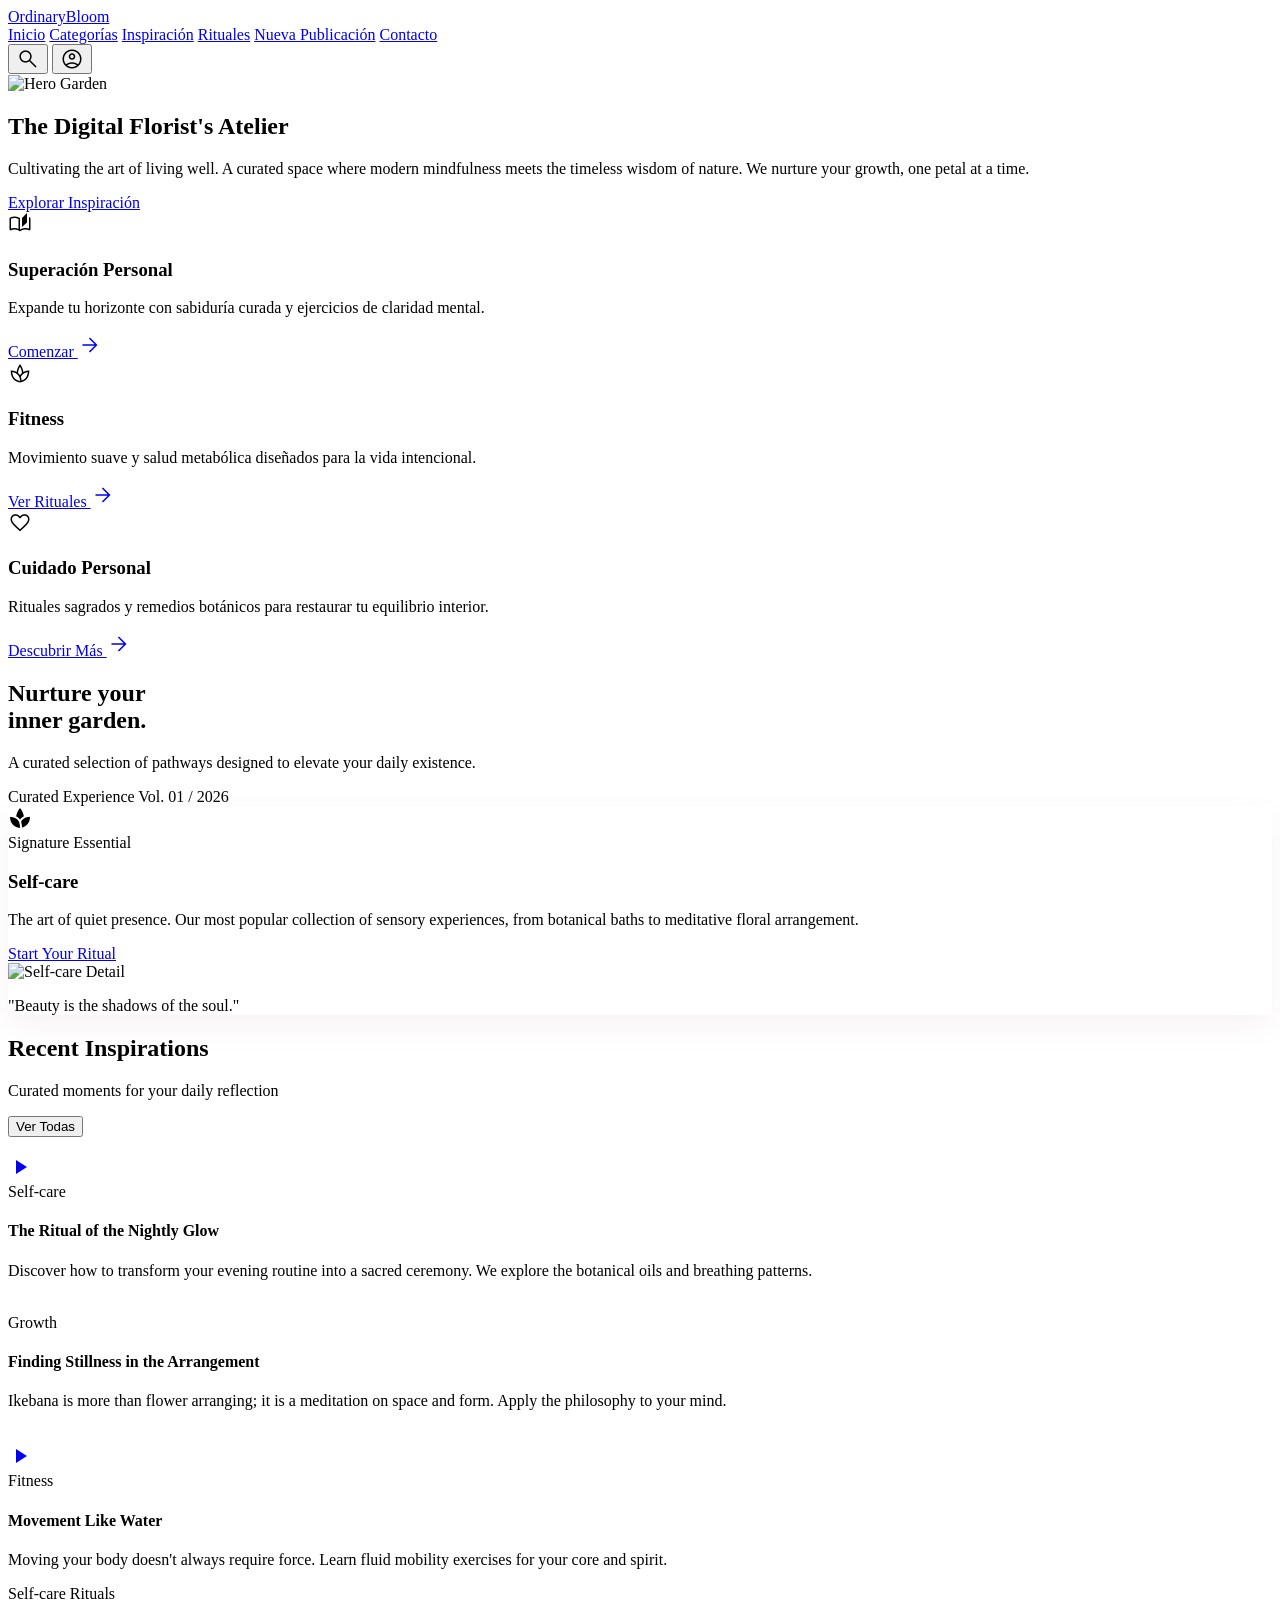
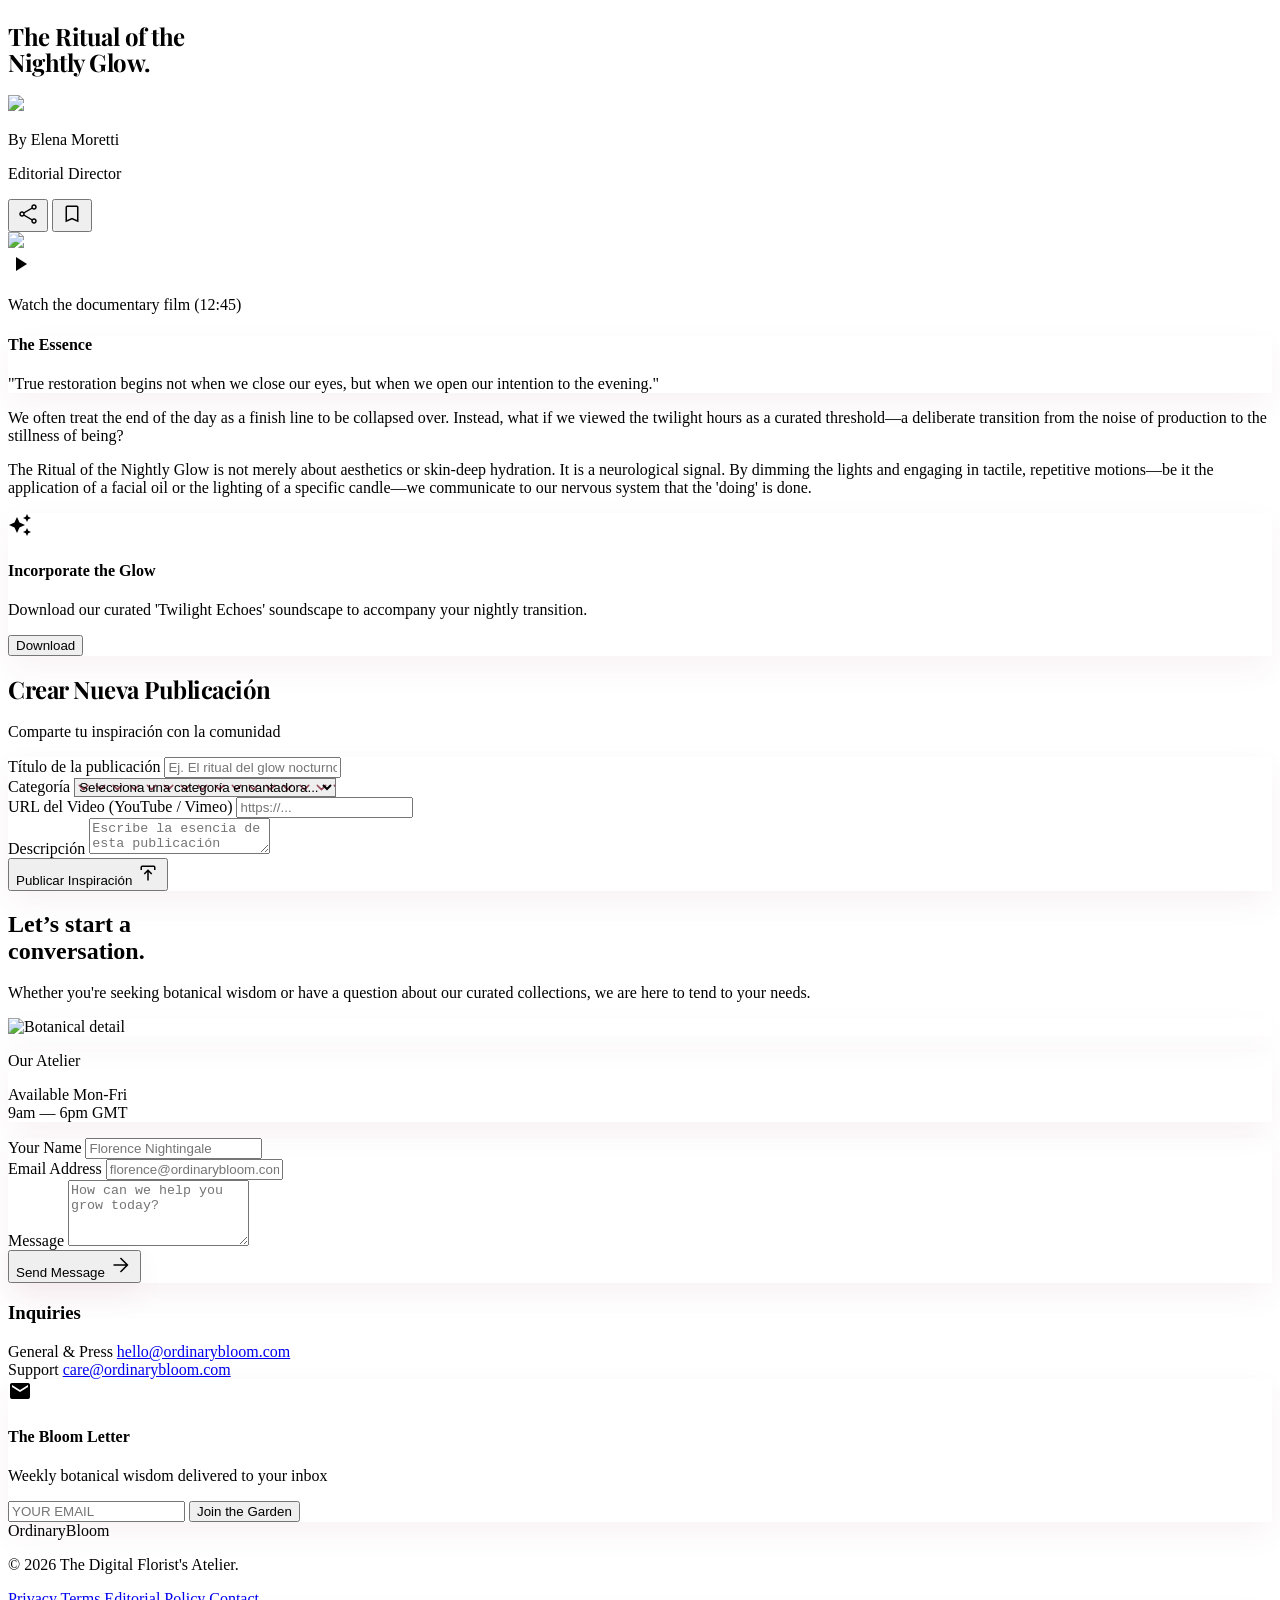
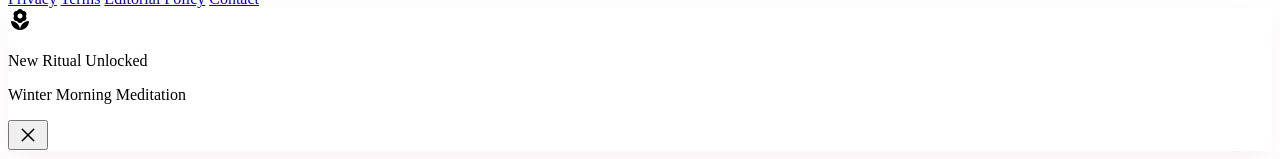
==== index.html @ 990b7b9c "feat: initialize project with base HTML, CSS, and database schema files" ====
<!DOCTYPE html>
<html class="light scroll-smooth" lang="es">
<head>
<meta charset="utf-8"/>
<meta content="width=device-width, initial-scale=1.0" name="viewport"/>
<title>OrdinaryBloom | The Digital Florist's Atelier</title>
<link href="https://fonts.googleapis.com/css2?family=Playfair+Display:ital,wght@0,400;0,700;1,400;1,700&family=Montserrat:wght@300;400;500;600;700&family=Noto+Serif:ital,wght@0,400;0,700;1,400&family=Manrope:wght@300;400;500;600&display=swap" rel="stylesheet"/>
<link href="https://fonts.googleapis.com/css2?family=Material+Symbols+Outlined:wght,FILL@100..700,0..1&display=swap" rel="stylesheet"/>
<script src="https://cdn.tailwindcss.com?plugins=forms,container-queries"></script>
<script>
tailwind.config = {
  darkMode: "class",
  theme: {
    extend: {
      colors: {
        "surface-variant":"#e2e2e2","on-secondary":"#ffffff","surface-container-high":"#e8e8e8",
        "surface":"#f9f9f9","on-primary-fixed":"#3d0315","background":"#f9f9f9",
        "secondary-container":"#fe8ca0","on-primary-fixed-variant":"#762f3f","secondary-fixed-dim":"#ffb2bd",
        "primary-fixed-dim":"#ffb2be","outline-variant":"#d8c1c3","surface-container-lowest":"#ffffff",
        "secondary":"#9d3f53","primary-fixed":"#ffd9de","on-background":"#1a1c1c",
        "on-primary":"#ffffff","on-tertiary-container":"#4c3f43","tertiary-container":"#bdaab0",
        "surface-container":"#eeeeee","surface-container-low":"#f3f3f3",
        "on-secondary-fixed":"#400014","on-surface-variant":"#534345",
        "on-surface":"#1a1c1c","tertiary":"#695a60","secondary-fixed":"#ffd9dd",
        "primary-container":"#f294a5","tertiary-fixed":"#f2dde3","primary":"#934656",
        "on-tertiary-fixed-variant":"#514348","on-secondary-fixed-variant":"#7e273c","on-secondary-container":"#772237"
      },
      fontFamily: {
        serif:["Playfair Display","Noto Serif","serif"],
        sans:["Montserrat","Manrope","sans-serif"],
        headline:["Noto Serif"],
        body:["Manrope"],
        label:["Manrope"]
      }
    }
  }
}
</script>
<style>
.material-symbols-outlined { font-variation-settings:'FILL' 0,'wght' 300,'GRAD' 0,'opsz' 24; }
.editorial-shadow { box-shadow: 0px 12px 32px -4px rgba(147,70,86,0.08); }
.editorial-shadow-hover:hover { box-shadow: 0px 12px 32px -4px rgba(147,70,86,0.08); }
.editorial-title { font-family:'Playfair Display',serif; font-weight:700; letter-spacing:-0.02em; line-height:1.1; }
.section-divider { height:1px; background:linear-gradient(90deg,transparent,#d8c1c3,transparent); margin:0 auto; max-width:200px; }
/* Form controls styled with Tailwind classes directly below */
</style>
</head>
<body class="bg-surface font-sans text-on-surface selection:bg-primary-container selection:text-on-primary-container">

<header class="fixed top-0 w-full z-50 bg-white/70 backdrop-blur-xl border-b border-rose-100/20">
<nav class="flex justify-between items-center px-8 py-4 max-w-full mx-auto">
<a href="#hero" class="text-2xl font-serif font-bold text-rose-950 tracking-tight flex items-center gap-2">OrdinaryBloom</a>
<div class="hidden md:flex items-center space-x-10">
<a class="font-sans tracking-wide uppercase text-[12px] text-zinc-500 hover:text-rose-700 transition-colors" href="#hero">Inicio</a>
<a class="font-sans tracking-wide uppercase text-[12px] text-zinc-500 hover:text-rose-700 transition-colors" href="#categories">Categorías</a>
<a class="font-sans tracking-wide uppercase text-[12px] text-zinc-500 hover:text-rose-700 transition-colors" href="#inspirations">Inspiración</a>
<a class="font-sans tracking-wide uppercase text-[12px] text-zinc-500 hover:text-rose-700 transition-colors" href="#article">Rituales</a>
<a class="font-sans tracking-wide uppercase text-[12px] text-primary font-bold hover:text-rose-700 transition-colors" href="#new-post">Nueva Publicación</a>
<a class="font-sans tracking-wide uppercase text-[12px] text-zinc-500 hover:text-rose-700 transition-colors" href="#contact">Contacto</a>
</div>
<div class="flex items-center space-x-6">
<button class="material-symbols-outlined text-rose-900 hover:opacity-80 transition-opacity">search</button>
<button class="material-symbols-outlined text-rose-900 hover:opacity-80 transition-opacity">account_circle</button>
</div>
</nav>
</header>

<main class="pt-20">

<section id="hero" class="relative min-h-[90vh] flex items-center overflow-hidden">
<div class="absolute inset-0 z-0">
<img alt="Hero Garden" class="w-full h-full object-cover" src="https://lh3.googleusercontent.com/aida-public/[base64]"/>
<div class="absolute inset-0 bg-gradient-to-r from-surface via-surface/60 to-transparent"></div>
</div>
<div class="relative z-10 max-w-7xl mx-auto px-8 w-full">
<div class="max-w-2xl">
<h1 class="text-6xl md:text-8xl font-serif italic text-primary leading-tight mb-6">The Digital Florist's Atelier</h1>
<p class="text-on-surface-variant text-lg md:text-xl font-light mb-10 leading-relaxed tracking-wide">Cultivating the art of living well. A curated space where modern mindfulness meets the timeless wisdom of nature. We nurture your growth, one petal at a time.</p>
<a href="#inspirations" class="inline-block bg-primary text-on-primary px-10 py-5 rounded-xl font-sans font-semibold uppercase tracking-widest text-sm hover:opacity-90 transition-all active:scale-95 duration-300">Explorar Inspiración</a>
</div>
</div>
</section>

<section class="py-24 px-8 max-w-7xl mx-auto">
<div class="grid grid-cols-1 md:grid-cols-3 gap-8">
<div class="group bg-primary-fixed p-10 rounded-xl relative overflow-hidden flex flex-col justify-between h-[400px] transition-transform hover:-translate-y-2">
<div class="absolute -right-12 -top-12 w-48 h-48 bg-primary-container/20 rounded-full blur-3xl group-hover:scale-150 transition-transform duration-700"></div>
<div>
<span class="material-symbols-outlined text-primary text-4xl mb-6">auto_stories</span>
<h3 class="text-3xl font-serif text-on-primary-fixed leading-none mb-4">Superación Personal</h3>
<p class="text-on-primary-fixed-variant font-sans text-sm tracking-wide">Expande tu horizonte con sabiduría curada y ejercicios de claridad mental.</p>
</div>
<a class="text-primary font-sans font-bold uppercase text-xs tracking-widest inline-flex items-center gap-2 group-hover:gap-4 transition-all" href="#categories">Comenzar <span class="material-symbols-outlined text-sm">arrow_forward</span></a>
</div>
<div class="group bg-secondary-fixed p-10 rounded-xl relative overflow-hidden flex flex-col justify-between h-[400px] transition-transform hover:-translate-y-2">
<div class="absolute -right-12 -top-12 w-48 h-48 bg-secondary-container/20 rounded-full blur-3xl group-hover:scale-150 transition-transform duration-700"></div>
<div>
<span class="material-symbols-outlined text-secondary text-4xl mb-6">spa</span>
<h3 class="text-3xl font-serif text-on-secondary-fixed leading-none mb-4">Fitness</h3>
<p class="text-on-secondary-fixed-variant font-sans text-sm tracking-wide">Movimiento suave y salud metabólica diseñados para la vida intencional.</p>
</div>
<a class="text-secondary font-sans font-bold uppercase text-xs tracking-widest inline-flex items-center gap-2 group-hover:gap-4 transition-all" href="#categories">Ver Rituales <span class="material-symbols-outlined text-sm">arrow_forward</span></a>
</div>
<div class="group bg-tertiary-fixed p-10 rounded-xl relative overflow-hidden flex flex-col justify-between h-[400px] transition-transform hover:-translate-y-2">
<div class="absolute -right-12 -top-12 w-48 h-48 bg-tertiary-container/20 rounded-full blur-3xl group-hover:scale-150 transition-transform duration-700"></div>
<div>
<span class="material-symbols-outlined text-tertiary text-4xl mb-6">favorite</span>
<h3 class="text-3xl font-serif text-on-tertiary-fixed leading-none mb-4">Cuidado Personal</h3>
<p class="text-on-tertiary-fixed-variant font-sans text-sm tracking-wide">Rituales sagrados y remedios botánicos para restaurar tu equilibrio interior.</p>
</div>
<a class="text-tertiary font-sans font-bold uppercase text-xs tracking-widest inline-flex items-center gap-2 group-hover:gap-4 transition-all" href="#categories">Descubrir Más <span class="material-symbols-outlined text-sm">arrow_forward</span></a>
</div>
</div>
</section>

<section id="categories" class="px-8 mt-16 mb-24 flex flex-col md:flex-row items-end gap-8 max-w-7xl mx-auto">
<div class="md:w-3/5">
<h2 class="text-5xl md:text-7xl font-serif italic text-rose-900 leading-tight tracking-tight">Nurture your <br/> <span class="pl-12 md:pl-24">inner garden.</span></h2>
<p class="mt-8 text-on-surface-variant max-w-md font-body leading-relaxed tracking-wide">A curated selection of pathways designed to elevate your daily existence.</p>
</div>
<div class="hidden md:block md:w-2/5 pb-4">
<div class="h-px w-full bg-outline-variant/30"></div>
<div class="flex justify-between mt-4 font-sans text-[10px] tracking-widest uppercase text-outline">
<span>Curated Experience</span>
<span>Vol. 01 / 2026</span>
</div>
</div>
</section>

<section class="px-8 grid grid-cols-1 md:grid-cols-12 gap-12 items-start max-w-7xl mx-auto mb-24">
<div class="md:col-span-12 mt-12 mb-12">
<div class="bg-primary-fixed/30 rounded-xl p-8 md:p-16 flex flex-col md:flex-row items-center gap-12 relative overflow-hidden editorial-shadow">
<div class="absolute -top-24 -right-24 w-64 h-64 bg-secondary-container/20 rounded-full blur-3xl"></div>
<div class="md:w-1/2 relative z-10">
<div class="inline-flex items-center gap-4 mb-8">
<div class="w-12 h-12 bg-secondary-container rounded-full flex items-center justify-center text-on-secondary"><span class="material-symbols-outlined" style="font-variation-settings: 'FILL' 1;">spa</span></div>
<span class="font-sans text-[11px] tracking-[0.3em] uppercase text-on-secondary-fixed-variant font-bold">Signature Essential</span>
</div>
<h3 class="text-5xl md:text-6xl font-serif italic text-on-secondary-fixed mb-6">Self-care</h3>
<p class="text-on-secondary-fixed-variant font-body text-lg leading-relaxed mb-8">The art of quiet presence. Our most popular collection of sensory experiences, from botanical baths to meditative floral arrangement.</p>
<a href="#article" class="bg-secondary text-on-secondary px-10 py-4 rounded-xl font-sans uppercase tracking-widest text-xs font-bold hover:scale-[1.02] transition-transform inline-block">Start Your Ritual</a>
</div>
<div class="md:w-1/2 relative z-10 flex justify-center">
<div class="relative w-full max-w-md bg-surface-container-lowest/70 backdrop-blur-xl p-4 rounded-xl shadow-xl shadow-primary/5">
<img alt="Self-care Detail" class="w-full h-[400px] object-cover rounded-lg" src="https://lh3.googleusercontent.com/aida-public/[base64]"/>
<div class="absolute -bottom-6 -right-6 bg-surface-container-lowest p-6 rounded-xl shadow-lg max-w-[200px]">
<p class="font-serif italic text-primary text-sm">"Beauty is the shadows of the soul."</p>
</div>
</div>
</div>
</div>
</div>
</section>

<section id="inspirations" class="py-24 bg-surface-container-low w-full">
<div class="max-w-7xl mx-auto px-8">
<div class="flex flex-col md:flex-row justify-between items-end mb-16 gap-6">
<div class="max-w-xl">
<h2 class="text-5xl font-serif italic text-primary leading-tight mb-4">Recent Inspirations</h2>
<p class="text-on-surface-variant uppercase tracking-[0.2em] text-xs">Curated moments for your daily reflection</p>
</div>
<button class="text-primary border-b border-primary pb-1 font-sans text-sm font-semibold tracking-widest uppercase hover:opacity-70 transition-opacity">Ver Todas</button>
</div>
<div class="grid grid-cols-1 md:grid-cols-2 lg:grid-cols-3 gap-12">
<article class="bg-surface-container-lowest rounded-xl overflow-hidden group editorial-shadow-hover transition-all duration-300 transform hover:-translate-y-2 cursor-pointer">
<div class="relative h-64 overflow-hidden">
<img alt="" class="w-full h-full object-cover group-hover:scale-110 transition-transform duration-1000" src="https://lh3.googleusercontent.com/aida-public/[base64]"/>
<div class="absolute inset-0 bg-black/10 flex items-center justify-center opacity-0 group-hover:opacity-100 transition-opacity duration-300">
<a class="w-16 h-16 rounded-full bg-white/20 backdrop-blur-md flex items-center justify-center hover:scale-110 transition-transform" href="#article"><span class="material-symbols-outlined text-white text-3xl" style="font-variation-settings:'FILL' 1;">play_arrow</span></a>
</div>
<div class="absolute top-4 left-4 bg-white/80 backdrop-blur px-3 py-1 rounded-full"><span class="text-[10px] font-sans font-bold tracking-widest text-primary uppercase">Self-care</span></div>
</div>
<div class="p-8">
<h4 class="text-2xl font-serif text-rose-900 mb-3 group-hover:text-primary transition-colors">The Ritual of the Nightly Glow</h4>
<p class="text-on-surface-variant text-sm font-light leading-relaxed line-clamp-3">Discover how to transform your evening routine into a sacred ceremony. We explore the botanical oils and breathing patterns.</p>
</div>
</article>
<article class="bg-surface-container-lowest rounded-xl overflow-hidden group editorial-shadow-hover transition-all duration-300 transform hover:-translate-y-2 cursor-pointer">
<div class="relative h-64 overflow-hidden">
<img alt="" class="w-full h-full object-cover group-hover:scale-110 transition-transform duration-1000" src="https://lh3.googleusercontent.com/aida-public/[base64]"/>
<div class="absolute top-4 left-4 bg-white/80 backdrop-blur px-3 py-1 rounded-full"><span class="text-[10px] font-sans font-bold tracking-widest text-primary uppercase">Growth</span></div>
</div>
<div class="p-8">
<h4 class="text-2xl font-serif text-rose-900 mb-3 group-hover:text-primary transition-colors">Finding Stillness in the Arrangement</h4>
<p class="text-on-surface-variant text-sm font-light leading-relaxed line-clamp-3">Ikebana is more than flower arranging; it is a meditation on space and form. Apply the philosophy to your mind.</p>
</div>
</article>
<article class="bg-surface-container-lowest rounded-xl overflow-hidden group editorial-shadow-hover transition-all duration-300 transform hover:-translate-y-2 cursor-pointer">
<div class="relative h-64 overflow-hidden">
<img alt="" class="w-full h-full object-cover group-hover:scale-110 transition-transform duration-1000" src="https://lh3.googleusercontent.com/aida-public/[base64]"/>
<div class="absolute inset-0 bg-black/10 flex items-center justify-center opacity-0 group-hover:opacity-100 transition-opacity duration-300">
<a class="w-16 h-16 rounded-full bg-white/20 backdrop-blur-md flex items-center justify-center hover:scale-110 transition-transform" href="#article"><span class="material-symbols-outlined text-white text-3xl" style="font-variation-settings:'FILL' 1;">play_arrow</span></a>
</div>
<div class="absolute top-4 left-4 bg-white/80 backdrop-blur px-3 py-1 rounded-full"><span class="text-[10px] font-sans font-bold tracking-widest text-primary uppercase">Fitness</span></div>
</div>
<div class="p-8">
<h4 class="text-2xl font-serif text-rose-900 mb-3 group-hover:text-primary transition-colors">Movement Like Water</h4>
<p class="text-on-surface-variant text-sm font-light leading-relaxed line-clamp-3">Moving your body doesn't always require force. Learn fluid mobility exercises for your core and spirit.</p>
</div>
</article>
</div>
</div>
</section>

<article id="article" class="py-32 w-full max-w-7xl mx-auto px-6">
<header class="mb-12 md:mb-20 text-center md:text-left">
<div class="inline-block mb-6 px-4 py-1 rounded-full bg-primary-fixed text-on-primary-fixed text-xs font-semibold tracking-widest uppercase">Self-care Rituals</div>
<h1 class="editorial-title text-5xl md:text-8xl text-on-surface mb-8">The Ritual of the <br class="hidden md:block"/> <span class="serif-italic font-normal">Nightly Glow.</span></h1>
<div class="flex flex-col md:flex-row items-center justify-between gap-6 border-t border-rose-100 pt-8">
<div class="flex items-center gap-4">
<img class="w-12 h-12 rounded-full object-cover" src="https://lh3.googleusercontent.com/aida-public/[base64]"/>
<div><p class="text-xs font-bold uppercase tracking-widest text-on-surface">By Elena Moretti</p><p class="text-xs text-on-surface-variant">Editorial Director</p></div>
</div>
<div class="flex gap-4">
<button class="w-10 h-10 rounded-full border border-outline-variant flex items-center justify-center hover:bg-surface-container-low transition-colors"><span class="material-symbols-outlined text-sm">share</span></button>
<button class="w-10 h-10 rounded-full border border-outline-variant flex items-center justify-center hover:bg-surface-container-low transition-colors"><span class="material-symbols-outlined text-sm">bookmark</span></button>
</div>
</div>
</header>
<section class="mb-20 relative aspect-video w-full rounded-xl overflow-hidden bg-zinc-900 group cursor-pointer shadow-xl">
<img class="w-full h-full object-cover opacity-60 group-hover:scale-105 transition-transform duration-700" src="https://lh3.googleusercontent.com/aida-public/[base64]"/>
<div class="absolute inset-0 flex items-center justify-center">
<div class="w-24 h-24 rounded-full bg-white/20 backdrop-blur-md flex items-center justify-center border border-white/30 group-hover:scale-110 transition-transform duration-300"><span class="material-symbols-outlined text-white text-5xl ml-2" style="font-variation-settings:'FILL' 1;">play_arrow</span></div>
</div>
<div class="absolute bottom-8 left-8 right-8 flex items-center justify-between text-white">
<p class="text-xs font-semibold uppercase tracking-widest">Watch the documentary film (12:45)</p>
<div class="flex gap-2"><span class="w-1.5 h-1.5 rounded-full bg-white opacity-100"></span><span class="w-1.5 h-1.5 rounded-full bg-white opacity-40"></span><span class="w-1.5 h-1.5 rounded-full bg-white opacity-40"></span></div>
</div>
</section>
<section class="grid grid-cols-1 lg:grid-cols-12 gap-16 items-start mb-20">
<aside class="lg:col-span-4 space-y-12">
<div class="p-8 rounded-xl bg-surface-container-low editorial-shadow">
<h4 class="text-xs font-bold uppercase tracking-[0.2em] text-primary mb-4">The Essence</h4>
<p class="font-headline italic text-xl text-on-surface-variant leading-relaxed">"True restoration begins not when we close our eyes, but when we open our intention to the evening."</p>
</div>
</aside>
<div class="lg:col-span-8 space-y-10">
<div class="font-body text-lg text-on-surface-variant leading-relaxed max-w-none">
<p class="text-2xl font-light mb-8 text-on-surface">We often treat the end of the day as a finish line to be collapsed over. Instead, what if we viewed the twilight hours as a curated threshold—a deliberate transition from the noise of production to the stillness of being?</p>
<p class="mb-8">The Ritual of the Nightly Glow is not merely about aesthetics or skin-deep hydration. It is a neurological signal. By dimming the lights and engaging in tactile, repetitive motions—be it the application of a facial oil or the lighting of a specific candle—we communicate to our nervous system that the 'doing' is done.</p>
</div>
<div class="relative bg-white/70 backdrop-blur-2xl p-10 rounded-xl border border-outline-variant/15 editorial-shadow flex flex-col md:flex-row items-center gap-8">
<div class="w-20 h-20 shrink-0 rounded-full bg-secondary-container flex items-center justify-center">
<span class="material-symbols-outlined text-on-secondary-container text-3xl" style="font-variation-settings:'FILL' 1;">auto_awesome</span>
</div>
<div>
<h4 class="font-headline italic text-2xl text-primary mb-2">Incorporate the Glow</h4>
<p class="text-on-surface-variant text-sm mb-4 leading-relaxed">Download our curated 'Twilight Echoes' soundscape to accompany your nightly transition.</p>
<button class="bg-primary text-on-primary px-8 py-3 rounded-full text-xs font-bold uppercase tracking-widest hover:opacity-90 transition-opacity">Download</button>
</div>
</div>
</div>
</section>
</article>

<section id="new-post" class="py-24 bg-surface-container-low">
<div class="max-w-3xl mx-auto px-6">
<h2 class="editorial-title text-5xl md:text-6xl text-center mb-4 text-primary">Crear Nueva Publicación</h2>
<p class="text-center font-body text-on-surface-variant mb-12 uppercase tracking-widest text-xs">Comparte tu inspiración con la comunidad</p>
<div class="bg-surface-container-lowest p-8 md:p-12 rounded-[24px] editorial-shadow border border-outline-variant/20 relative">
<div class="absolute -top-6 -right-6 w-32 h-32 bg-primary-container/20 rounded-full blur-2xl"></div>
<form action="#" method="POST" class="space-y-8 relative z-10">
<div>
<label class="block text-[11px] uppercase tracking-[0.2em] font-bold text-on-surface-variant mb-2">Título de la publicación</label>
<input type="text" id="titulo" name="titulo" class="w-full bg-surface-container-low border border-outline-variant/30 focus:border-primary focus:ring-2 focus:ring-primary/20 rounded-xl px-5 py-4 font-body outline-none transition-all placeholder:text-zinc-400 text-on-surface" placeholder="Ej. El ritual del glow nocturno" required>
</div>
<div>
<label class="block text-[11px] uppercase tracking-[0.2em] font-bold text-on-surface-variant mb-2">Categoría</label>
<select id="categoria" name="id_categoria" class="w-full bg-surface-container-low border border-outline-variant/30 focus:border-primary focus:ring-2 focus:ring-primary/20 rounded-xl px-5 py-4 font-body outline-none transition-all appearance-none bg-no-repeat bg-[right_1.25rem_center] bg-[length:1em] text-on-surface" style="background-image: url('data:image/svg+xml;charset=UTF-8,%3csvg xmlns=\'http://www.w3.org/2000/svg\' viewBox=\'0 0 24 24\' fill=\'none\' stroke=\'%23934656\' stroke-width=\'2\' stroke-linecap=\'round\' stroke-linejoin=\'round\'%3e%3cpolyline points=\'6 9 12 15 18 9\'%3e%3c/polyline%3e%3c/svg%3e');" required>
<option value="">Selecciona una categoría encantadora...</option>
<option value="1">Superación Personal</option>
<option value="2">Fitness</option>
<option value="3">Cuidado Personal</option>
</select>
</div>
<div>
<label class="block text-[11px] uppercase tracking-[0.2em] font-bold text-on-surface-variant mb-2">URL del Video (YouTube / Vimeo)</label>
<input type="url" id="video_url" name="video_url" class="w-full bg-surface-container-low border border-outline-variant/30 focus:border-primary focus:ring-2 focus:ring-primary/20 rounded-xl px-5 py-4 font-body outline-none transition-all placeholder:text-zinc-400 text-on-surface" placeholder="https://..." required>
</div>
<div>
<label class="block text-[11px] uppercase tracking-[0.2em] font-bold text-on-surface-variant mb-2">Descripción</label>
<textarea id="descripcion" name="descripcion" class="w-full bg-surface-container-low border border-outline-variant/30 focus:border-primary focus:ring-2 focus:ring-primary/20 rounded-xl px-5 py-4 font-body outline-none transition-all min-h-[150px] resize-y placeholder:text-zinc-400 text-on-surface" placeholder="Escribe la esencia de esta publicación aquí..." required></textarea>
</div>
<button type="submit" class="w-full mt-6 bg-primary text-on-primary px-8 py-5 rounded-xl font-sans font-bold uppercase tracking-widest text-[12px] hover:opacity-90 transition-all shadow-lg shadow-primary/20 hover:shadow-primary/40 flex justify-center items-center gap-3">
Publicar Inspiración <span class="material-symbols-outlined text-sm">publish</span>
</button>
</form>
</div>
</div>
</section>

<section id="contact" class="py-32 w-full max-w-7xl mx-auto px-6">
<div class="grid grid-cols-1 lg:grid-cols-12 gap-12 mb-24 items-end">
<div class="lg:col-span-7">
<h2 class="font-headline italic text-5xl md:text-7xl lg:text-8xl text-primary leading-tight mb-8">Let’s start a <br/>conversation.</h2>
<p class="font-body text-lg text-on-surface-variant max-w-md leading-relaxed">Whether you're seeking botanical wisdom or have a question about our curated collections, we are here to tend to your needs.</p>
</div>
<div class="lg:col-span-5 relative hidden lg:block">
<div class="aspect-[4/5] rounded-xl overflow-hidden editorial-shadow bg-surface-container-low max-w-[300px] float-right">
<img alt="Botanical detail" class="w-full h-full object-cover grayscale hover:grayscale-0 transition-all duration-700" src="https://lh3.googleusercontent.com/aida-public/[base64]"/>
</div>
<div class="absolute -bottom-6 right-10 bg-surface-container-lowest p-8 rounded-xl editorial-shadow max-w-[240px] z-10 backdrop-blur-md bg-white/80">
<p class="font-headline italic text-xl text-primary mb-2">Our Atelier</p>
<p class="text-xs uppercase tracking-widest text-on-surface-variant">Available Mon-Fri <br/> 9am — 6pm GMT</p>
</div>
</div>
</div>
<div class="grid grid-cols-1 lg:grid-cols-12 gap-16 items-start">
<div class="lg:col-span-7 bg-surface-container-lowest rounded-[24px] p-8 md:p-12 editorial-shadow">
<form class="space-y-10" action="#">
<div class="grid grid-cols-1 md:grid-cols-2 gap-10">
<div class="relative">
<label class="text-[10px] uppercase tracking-[0.2em] text-on-surface-variant font-bold mb-2 block">Your Name</label>
<input class="w-full bg-transparent border-b border-outline-variant focus:border-primary py-3 outline-none transition-colors text-on-surface placeholder:text-zinc-300 font-body" placeholder="Florence Nightingale" type="text"/>
</div>
<div class="relative">
<label class="text-[10px] uppercase tracking-[0.2em] text-on-surface-variant font-bold mb-2 block">Email Address</label>
<input class="w-full bg-transparent border-b border-outline-variant focus:border-primary py-3 outline-none transition-colors text-on-surface placeholder:text-zinc-300 font-body" placeholder="florence@ordinarybloom.com" type="email"/>
</div>
</div>
<div class="relative">
<label class="text-[10px] uppercase tracking-[0.2em] text-on-surface-variant font-bold mb-2 block">Message</label>
<textarea class="w-full bg-transparent border-b border-outline-variant focus:border-primary py-3 outline-none transition-colors text-on-surface placeholder:text-zinc-300 font-body resize-none" placeholder="How can we help you grow today?" rows="4"></textarea>
</div>
<button class="group flex items-center justify-center gap-4 bg-primary text-on-primary px-10 py-5 rounded-full hover:opacity-90 transition-all editorial-shadow font-sans uppercase tracking-widest text-xs font-bold w-full md:w-auto" type="submit">
Send Message <span class="material-symbols-outlined text-sm group-hover:translate-x-1 transition-transform">arrow_forward</span>
</button>
</form>
</div>
<div class="lg:col-span-5 space-y-12 lg:pl-12">
<div class="space-y-6">
<h3 class="font-headline italic text-3xl text-primary">Inquiries</h3>
<div class="flex flex-col mb-4">
<span class="text-[10px] uppercase tracking-widest text-zinc-400 mb-1">General & Press</span>
<a class="text-xl font-body hover:text-primary transition-colors no-underline" href="mailto:hello@ordinarybloom.com">hello@ordinarybloom.com</a>
</div>
<div class="flex flex-col mb-4">
<span class="text-[10px] uppercase tracking-widest text-zinc-400 mb-1">Support</span>
<a class="text-xl font-body hover:text-primary transition-colors no-underline" href="mailto:care@ordinarybloom.com">care@ordinarybloom.com</a>
</div>
</div>
<div class="bg-surface-container-lowest/80 backdrop-blur-xl rounded-[24px] p-8 editorial-shadow border border-outline-variant/15 mt-8">
<div class="flex flex-col text-center items-center gap-4">
<div class="bg-secondary-container p-3 rounded-full text-on-secondary"><span class="material-symbols-outlined" style="font-variation-settings:'FILL' 1;">mail</span></div>
<h4 class="font-headline italic text-2xl text-primary mb-1">The Bloom Letter</h4>
<p class="text-sm text-on-surface-variant leading-relaxed mb-4">Weekly botanical wisdom delivered to your inbox</p>
<input class="w-full bg-surface-container-low border border-transparent focus:border-primary/50 focus:bg-white rounded-xl px-4 py-3 font-sans text-xs tracking-widest outline-none transition-colors" placeholder="YOUR EMAIL" type="email"/>
<button class="w-full bg-primary text-on-primary mt-2 py-3 rounded-xl font-sans uppercase tracking-widest text-xs font-bold hover:opacity-90 transition-opacity">Join the Garden</button>
</div>
</div>
</div>
</div>
</section>

<footer class="bg-white w-full py-12 px-8 border-t border-rose-100 mt-auto">
<div class="flex flex-col md:flex-row justify-between items-center gap-8 w-full max-w-7xl mx-auto">
<div class="flex flex-col items-center md:items-start gap-2">
<span class="font-serif italic text-2xl text-primary font-bold">OrdinaryBloom</span>
<p class="font-sans text-xs tracking-widest uppercase text-zinc-400">© 2026 The Digital Florist's Atelier.</p>
</div>
<div class="flex flex-wrap justify-center gap-8">
<a class="font-sans text-[11px] font-bold tracking-widest uppercase text-zinc-500 hover:text-primary transition-colors no-underline" href="#">Privacy</a>
<a class="font-sans text-[11px] font-bold tracking-widest uppercase text-zinc-500 hover:text-primary transition-colors no-underline" href="#">Terms</a>
<a class="font-sans text-[11px] font-bold tracking-widest uppercase text-zinc-500 hover:text-primary transition-colors no-underline" href="#">Editorial Policy</a>
<a class="font-sans text-[11px] font-bold tracking-widest uppercase text-primary no-underline" href="#contact">Contact</a>
</div>
</div>
</footer>

<div class="fixed bottom-8 right-8 z-[100] hidden md:flex items-center gap-4 bg-white/80 backdrop-blur-xl p-4 rounded-xl shadow-2xl border border-white/40 editorial-shadow hover:-translate-y-1 transition-transform cursor-pointer">
<div class="w-12 h-12 rounded-full bg-secondary-container flex items-center justify-center">
<span class="material-symbols-outlined text-on-secondary-container text-2xl" style="font-variation-settings: 'FILL' 1;">local_florist</span>
</div>
<div class="pr-6">
<p class="font-serif italic text-primary text-base leading-none mb-1">New Ritual Unlocked</p>
<p class="font-sans text-[10px] tracking-widest uppercase text-on-surface-variant font-bold">Winter Morning Meditation</p>
</div>
<button class="absolute top-3 right-3 material-symbols-outlined text-zinc-400 hover:text-rose-900 text-sm transition-colors cursor-pointer border-none bg-transparent">close</button>
</div>
</main>
</body>
</html>
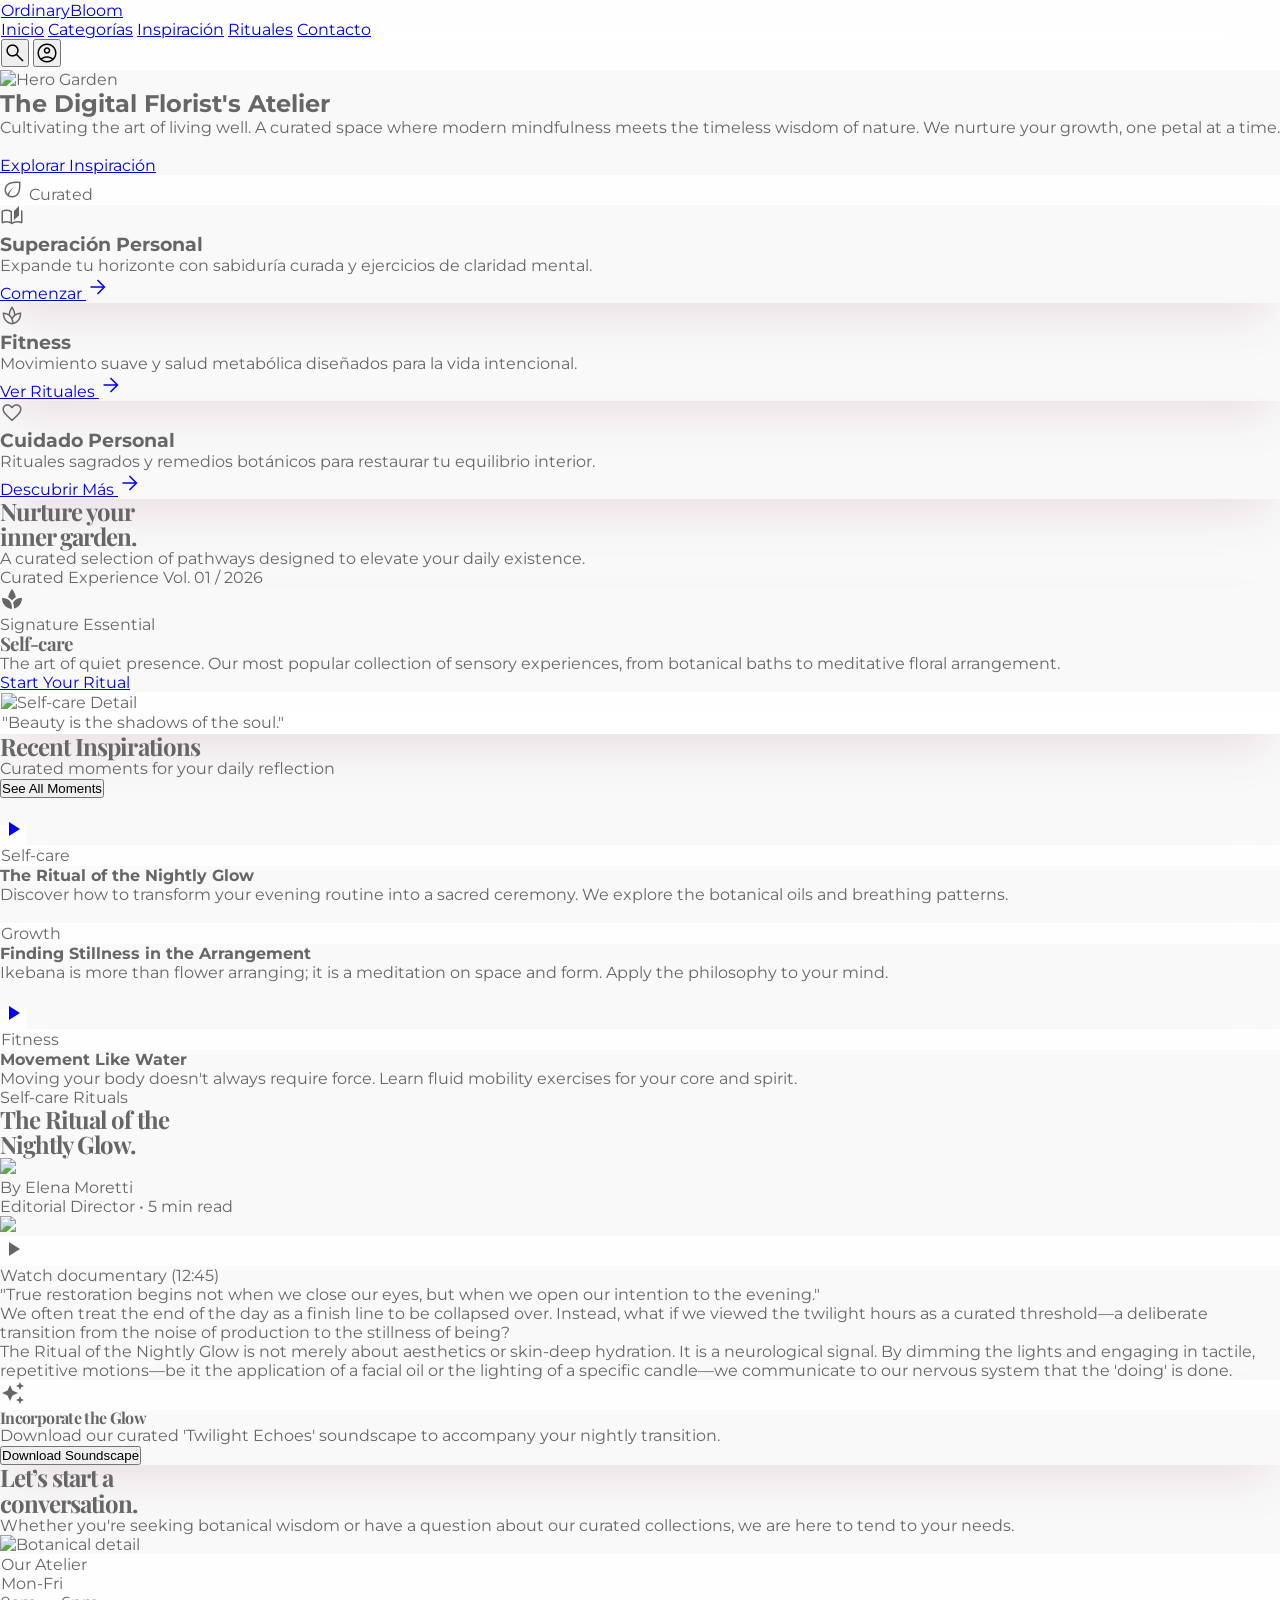
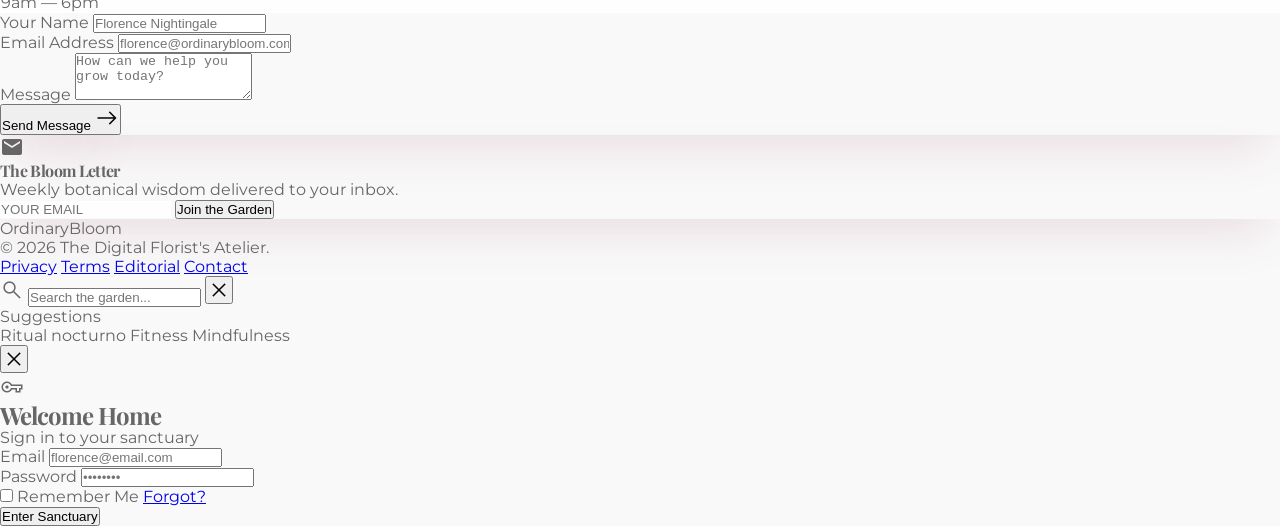
==== commit f9d48456: "fase 2" ====
--- a/index.html
+++ b/index.html
@@ -1,382 +1,622 @@
 <!DOCTYPE html>
 <html class="light scroll-smooth" lang="es">
+
 <head>
-<meta charset="utf-8"/>
-<meta content="width=device-width, initial-scale=1.0" name="viewport"/>
-<title>OrdinaryBloom | The Digital Florist's Atelier</title>
-<link href="https://fonts.googleapis.com/css2?family=Playfair+Display:ital,wght@0,400;0,700;1,400;1,700&family=Montserrat:wght@300;400;500;600;700&family=Noto+Serif:ital,wght@0,400;0,700;1,400&family=Manrope:wght@300;400;500;600&display=swap" rel="stylesheet"/>
-<link href="https://fonts.googleapis.com/css2?family=Material+Symbols+Outlined:wght,FILL@100..700,0..1&display=swap" rel="stylesheet"/>
-<script src="https://cdn.tailwindcss.com?plugins=forms,container-queries"></script>
-<script>
-tailwind.config = {
-  darkMode: "class",
-  theme: {
-    extend: {
-      colors: {
-        "surface-variant":"#e2e2e2","on-secondary":"#ffffff","surface-container-high":"#e8e8e8",
-        "surface":"#f9f9f9","on-primary-fixed":"#3d0315","background":"#f9f9f9",
-        "secondary-container":"#fe8ca0","on-primary-fixed-variant":"#762f3f","secondary-fixed-dim":"#ffb2bd",
-        "primary-fixed-dim":"#ffb2be","outline-variant":"#d8c1c3","surface-container-lowest":"#ffffff",
-        "secondary":"#9d3f53","primary-fixed":"#ffd9de","on-background":"#1a1c1c",
-        "on-primary":"#ffffff","on-tertiary-container":"#4c3f43","tertiary-container":"#bdaab0",
-        "surface-container":"#eeeeee","surface-container-low":"#f3f3f3",
-        "on-secondary-fixed":"#400014","on-surface-variant":"#534345",
-        "on-surface":"#1a1c1c","tertiary":"#695a60","secondary-fixed":"#ffd9dd",
-        "primary-container":"#f294a5","tertiary-fixed":"#f2dde3","primary":"#934656",
-        "on-tertiary-fixed-variant":"#514348","on-secondary-fixed-variant":"#7e273c","on-secondary-container":"#772237"
-      },
-      fontFamily: {
-        serif:["Playfair Display","Noto Serif","serif"],
-        sans:["Montserrat","Manrope","sans-serif"],
-        headline:["Noto Serif"],
-        body:["Manrope"],
-        label:["Manrope"]
+  <meta charset="utf-8" />
+  <meta content="width=device-width, initial-scale=1.0" name="viewport" />
+  <title>OrdinaryBloom | A Unified Experience</title>
+  <link
+    href="https://fonts.googleapis.com/css2?family=Playfair+Display:ital,wght@0,400;0,700;1,400;1,700&family=Montserrat:wght@300;400;500;600;700&family=Noto+Serif:ital,wght@0,400;0,700;1,400&family=Manrope:wght@300;400;500;600&display=swap"
+    rel="stylesheet" />
+  <link href="https://fonts.googleapis.com/css2?family=Material+Symbols+Outlined:wght,FILL@100..700,0..1&display=swap"
+    rel="stylesheet" />
+  <link rel="stylesheet" href="index.css">
+  <script src="https://cdn.tailwindcss.com?plugins=forms,container-queries"></script>
+  <script>
+    tailwind.config = {
+      darkMode: "class",
+      theme: {
+        extend: {
+          colors: {
+            "surface-variant": "#e2e2e2", "on-secondary": "#ffffff", "surface-container-high": "#e8e8e8",
+            "surface": "#f9f9f9", "on-primary-fixed": "#3d0315", "background": "#f9f9f9",
+            "secondary-container": "#fe8ca0", "on-primary-fixed-variant": "#762f3f", "secondary-fixed-dim": "#ffb2bd",
+            "primary-fixed-dim": "#ffb2be", "outline-variant": "#d8c1c3", "surface-container-lowest": "#ffffff",
+            "secondary": "#9d3f53", "primary-fixed": "#ffd9de", "on-background": "#1a1c1c",
+            "on-primary": "#ffffff", "on-tertiary-container": "#4c3f43", "tertiary-container": "#bdaab0",
+            "surface-container": "#eeeeee", "surface-container-low": "#f3f3f3",
+            "on-secondary-fixed": "#400014", "on-surface-variant": "#534345",
+            "on-surface": "#1a1c1c", "tertiary": "#695a60", "secondary-fixed": "#ffd9dd",
+            "primary-container": "#f294a5", "tertiary-fixed": "#f2dde3", "primary": "#934656",
+            "on-tertiary-fixed-variant": "#514348", "on-secondary-fixed-variant": "#7e273c", "on-secondary-container": "#772237"
+          },
+          fontFamily: {
+            serif: ["Playfair Display", "Noto Serif", "serif"],
+            sans: ["Montserrat", "Manrope", "sans-serif"],
+            headline: ["Noto Serif"],
+            body: ["Manrope"],
+            label: ["Manrope"]
+          }
+        }
       }
     }
-  }
-}
-</script>
-<style>
-.material-symbols-outlined { font-variation-settings:'FILL' 0,'wght' 300,'GRAD' 0,'opsz' 24; }
-.editorial-shadow { box-shadow: 0px 12px 32px -4px rgba(147,70,86,0.08); }
-.editorial-shadow-hover:hover { box-shadow: 0px 12px 32px -4px rgba(147,70,86,0.08); }
-.editorial-title { font-family:'Playfair Display',serif; font-weight:700; letter-spacing:-0.02em; line-height:1.1; }
-.section-divider { height:1px; background:linear-gradient(90deg,transparent,#d8c1c3,transparent); margin:0 auto; max-width:200px; }
-/* Form controls styled with Tailwind classes directly below */
-</style>
+  </script>
+  <style>
+    .material-symbols-outlined {
+      font-variation-settings: 'FILL' 0, 'wght' 300, 'GRAD' 0, 'opsz' 24;
+    }
+
+    .editorial-shadow {
+      box-shadow: 0px 24px 48px -12px rgba(147, 70, 86, 0.15);
+    }
+
+    .editorial-shadow-hover:hover {
+      box-shadow: 0px 32px 56px -8px rgba(147, 70, 86, 0.2);
+    }
+
+    .editorial-title {
+      font-family: 'Playfair Display', serif;
+      font-weight: 700;
+      letter-spacing: -0.04em;
+      line-height: 1.05;
+    }
+
+    .glass-effect {
+      background: rgba(255, 255, 255, 0.85);
+      backdrop-filter: blur(24px);
+      border: 1px solid rgba(255, 255, 255, 0.4);
+    }
+
+    .section-divider {
+      height: 1px;
+      background: linear-gradient(90deg, transparent, #d8c1c3, transparent);
+      margin: 0 auto;
+      max-width: 200px;
+    }
+  </style>
 </head>
+
 <body class="bg-surface font-sans text-on-surface selection:bg-primary-container selection:text-on-primary-container">
 
-<header class="fixed top-0 w-full z-50 bg-white/70 backdrop-blur-xl border-b border-rose-100/20">
-<nav class="flex justify-between items-center px-8 py-4 max-w-full mx-auto">
-<a href="#hero" class="text-2xl font-serif font-bold text-rose-950 tracking-tight flex items-center gap-2">OrdinaryBloom</a>
-<div class="hidden md:flex items-center space-x-10">
-<a class="font-sans tracking-wide uppercase text-[12px] text-zinc-500 hover:text-rose-700 transition-colors" href="#hero">Inicio</a>
-<a class="font-sans tracking-wide uppercase text-[12px] text-zinc-500 hover:text-rose-700 transition-colors" href="#categories">Categorías</a>
-<a class="font-sans tracking-wide uppercase text-[12px] text-zinc-500 hover:text-rose-700 transition-colors" href="#inspirations">Inspiración</a>
-<a class="font-sans tracking-wide uppercase text-[12px] text-zinc-500 hover:text-rose-700 transition-colors" href="#article">Rituales</a>
-<a class="font-sans tracking-wide uppercase text-[12px] text-primary font-bold hover:text-rose-700 transition-colors" href="#new-post">Nueva Publicación</a>
-<a class="font-sans tracking-wide uppercase text-[12px] text-zinc-500 hover:text-rose-700 transition-colors" href="#contact">Contacto</a>
-</div>
-<div class="flex items-center space-x-6">
-<button class="material-symbols-outlined text-rose-900 hover:opacity-80 transition-opacity">search</button>
-<button class="material-symbols-outlined text-rose-900 hover:opacity-80 transition-opacity">account_circle</button>
-</div>
-</nav>
-</header>
-
-<main class="pt-20">
-
-<section id="hero" class="relative min-h-[90vh] flex items-center overflow-hidden">
-<div class="absolute inset-0 z-0">
-<img alt="Hero Garden" class="w-full h-full object-cover" src="https://lh3.googleusercontent.com/aida-public/[base64]"/>
-<div class="absolute inset-0 bg-gradient-to-r from-surface via-surface/60 to-transparent"></div>
-</div>
-<div class="relative z-10 max-w-7xl mx-auto px-8 w-full">
-<div class="max-w-2xl">
-<h1 class="text-6xl md:text-8xl font-serif italic text-primary leading-tight mb-6">The Digital Florist's Atelier</h1>
-<p class="text-on-surface-variant text-lg md:text-xl font-light mb-10 leading-relaxed tracking-wide">Cultivating the art of living well. A curated space where modern mindfulness meets the timeless wisdom of nature. We nurture your growth, one petal at a time.</p>
-<a href="#inspirations" class="inline-block bg-primary text-on-primary px-10 py-5 rounded-xl font-sans font-semibold uppercase tracking-widest text-sm hover:opacity-90 transition-all active:scale-95 duration-300">Explorar Inspiración</a>
-</div>
-</div>
-</section>
-
-<section class="py-24 px-8 max-w-7xl mx-auto">
-<div class="grid grid-cols-1 md:grid-cols-3 gap-8">
-<div class="group bg-primary-fixed p-10 rounded-xl relative overflow-hidden flex flex-col justify-between h-[400px] transition-transform hover:-translate-y-2">
-<div class="absolute -right-12 -top-12 w-48 h-48 bg-primary-container/20 rounded-full blur-3xl group-hover:scale-150 transition-transform duration-700"></div>
-<div>
-<span class="material-symbols-outlined text-primary text-4xl mb-6">auto_stories</span>
-<h3 class="text-3xl font-serif text-on-primary-fixed leading-none mb-4">Superación Personal</h3>
-<p class="text-on-primary-fixed-variant font-sans text-sm tracking-wide">Expande tu horizonte con sabiduría curada y ejercicios de claridad mental.</p>
-</div>
-<a class="text-primary font-sans font-bold uppercase text-xs tracking-widest inline-flex items-center gap-2 group-hover:gap-4 transition-all" href="#categories">Comenzar <span class="material-symbols-outlined text-sm">arrow_forward</span></a>
-</div>
-<div class="group bg-secondary-fixed p-10 rounded-xl relative overflow-hidden flex flex-col justify-between h-[400px] transition-transform hover:-translate-y-2">
-<div class="absolute -right-12 -top-12 w-48 h-48 bg-secondary-container/20 rounded-full blur-3xl group-hover:scale-150 transition-transform duration-700"></div>
-<div>
-<span class="material-symbols-outlined text-secondary text-4xl mb-6">spa</span>
-<h3 class="text-3xl font-serif text-on-secondary-fixed leading-none mb-4">Fitness</h3>
-<p class="text-on-secondary-fixed-variant font-sans text-sm tracking-wide">Movimiento suave y salud metabólica diseñados para la vida intencional.</p>
-</div>
-<a class="text-secondary font-sans font-bold uppercase text-xs tracking-widest inline-flex items-center gap-2 group-hover:gap-4 transition-all" href="#categories">Ver Rituales <span class="material-symbols-outlined text-sm">arrow_forward</span></a>
-</div>
-<div class="group bg-tertiary-fixed p-10 rounded-xl relative overflow-hidden flex flex-col justify-between h-[400px] transition-transform hover:-translate-y-2">
-<div class="absolute -right-12 -top-12 w-48 h-48 bg-tertiary-container/20 rounded-full blur-3xl group-hover:scale-150 transition-transform duration-700"></div>
-<div>
-<span class="material-symbols-outlined text-tertiary text-4xl mb-6">favorite</span>
-<h3 class="text-3xl font-serif text-on-tertiary-fixed leading-none mb-4">Cuidado Personal</h3>
-<p class="text-on-tertiary-fixed-variant font-sans text-sm tracking-wide">Rituales sagrados y remedios botánicos para restaurar tu equilibrio interior.</p>
-</div>
-<a class="text-tertiary font-sans font-bold uppercase text-xs tracking-widest inline-flex items-center gap-2 group-hover:gap-4 transition-all" href="#categories">Descubrir Más <span class="material-symbols-outlined text-sm">arrow_forward</span></a>
-</div>
-</div>
-</section>
-
-<section id="categories" class="px-8 mt-16 mb-24 flex flex-col md:flex-row items-end gap-8 max-w-7xl mx-auto">
-<div class="md:w-3/5">
-<h2 class="text-5xl md:text-7xl font-serif italic text-rose-900 leading-tight tracking-tight">Nurture your <br/> <span class="pl-12 md:pl-24">inner garden.</span></h2>
-<p class="mt-8 text-on-surface-variant max-w-md font-body leading-relaxed tracking-wide">A curated selection of pathways designed to elevate your daily existence.</p>
-</div>
-<div class="hidden md:block md:w-2/5 pb-4">
-<div class="h-px w-full bg-outline-variant/30"></div>
-<div class="flex justify-between mt-4 font-sans text-[10px] tracking-widest uppercase text-outline">
-<span>Curated Experience</span>
-<span>Vol. 01 / 2026</span>
-</div>
-</div>
-</section>
-
-<section class="px-8 grid grid-cols-1 md:grid-cols-12 gap-12 items-start max-w-7xl mx-auto mb-24">
-<div class="md:col-span-12 mt-12 mb-12">
-<div class="bg-primary-fixed/30 rounded-xl p-8 md:p-16 flex flex-col md:flex-row items-center gap-12 relative overflow-hidden editorial-shadow">
-<div class="absolute -top-24 -right-24 w-64 h-64 bg-secondary-container/20 rounded-full blur-3xl"></div>
-<div class="md:w-1/2 relative z-10">
-<div class="inline-flex items-center gap-4 mb-8">
-<div class="w-12 h-12 bg-secondary-container rounded-full flex items-center justify-center text-on-secondary"><span class="material-symbols-outlined" style="font-variation-settings: 'FILL' 1;">spa</span></div>
-<span class="font-sans text-[11px] tracking-[0.3em] uppercase text-on-secondary-fixed-variant font-bold">Signature Essential</span>
-</div>
-<h3 class="text-5xl md:text-6xl font-serif italic text-on-secondary-fixed mb-6">Self-care</h3>
-<p class="text-on-secondary-fixed-variant font-body text-lg leading-relaxed mb-8">The art of quiet presence. Our most popular collection of sensory experiences, from botanical baths to meditative floral arrangement.</p>
-<a href="#article" class="bg-secondary text-on-secondary px-10 py-4 rounded-xl font-sans uppercase tracking-widest text-xs font-bold hover:scale-[1.02] transition-transform inline-block">Start Your Ritual</a>
-</div>
-<div class="md:w-1/2 relative z-10 flex justify-center">
-<div class="relative w-full max-w-md bg-surface-container-lowest/70 backdrop-blur-xl p-4 rounded-xl shadow-xl shadow-primary/5">
-<img alt="Self-care Detail" class="w-full h-[400px] object-cover rounded-lg" src="https://lh3.googleusercontent.com/aida-public/[base64]"/>
-<div class="absolute -bottom-6 -right-6 bg-surface-container-lowest p-6 rounded-xl shadow-lg max-w-[200px]">
-<p class="font-serif italic text-primary text-sm">"Beauty is the shadows of the soul."</p>
-</div>
-</div>
-</div>
-</div>
-</div>
-</section>
-
-<section id="inspirations" class="py-24 bg-surface-container-low w-full">
-<div class="max-w-7xl mx-auto px-8">
-<div class="flex flex-col md:flex-row justify-between items-end mb-16 gap-6">
-<div class="max-w-xl">
-<h2 class="text-5xl font-serif italic text-primary leading-tight mb-4">Recent Inspirations</h2>
-<p class="text-on-surface-variant uppercase tracking-[0.2em] text-xs">Curated moments for your daily reflection</p>
-</div>
-<button class="text-primary border-b border-primary pb-1 font-sans text-sm font-semibold tracking-widest uppercase hover:opacity-70 transition-opacity">Ver Todas</button>
-</div>
-<div class="grid grid-cols-1 md:grid-cols-2 lg:grid-cols-3 gap-12">
-<article class="bg-surface-container-lowest rounded-xl overflow-hidden group editorial-shadow-hover transition-all duration-300 transform hover:-translate-y-2 cursor-pointer">
-<div class="relative h-64 overflow-hidden">
-<img alt="" class="w-full h-full object-cover group-hover:scale-110 transition-transform duration-1000" src="https://lh3.googleusercontent.com/aida-public/[base64]"/>
-<div class="absolute inset-0 bg-black/10 flex items-center justify-center opacity-0 group-hover:opacity-100 transition-opacity duration-300">
-<a class="w-16 h-16 rounded-full bg-white/20 backdrop-blur-md flex items-center justify-center hover:scale-110 transition-transform" href="#article"><span class="material-symbols-outlined text-white text-3xl" style="font-variation-settings:'FILL' 1;">play_arrow</span></a>
-</div>
-<div class="absolute top-4 left-4 bg-white/80 backdrop-blur px-3 py-1 rounded-full"><span class="text-[10px] font-sans font-bold tracking-widest text-primary uppercase">Self-care</span></div>
-</div>
-<div class="p-8">
-<h4 class="text-2xl font-serif text-rose-900 mb-3 group-hover:text-primary transition-colors">The Ritual of the Nightly Glow</h4>
-<p class="text-on-surface-variant text-sm font-light leading-relaxed line-clamp-3">Discover how to transform your evening routine into a sacred ceremony. We explore the botanical oils and breathing patterns.</p>
-</div>
-</article>
-<article class="bg-surface-container-lowest rounded-xl overflow-hidden group editorial-shadow-hover transition-all duration-300 transform hover:-translate-y-2 cursor-pointer">
-<div class="relative h-64 overflow-hidden">
-<img alt="" class="w-full h-full object-cover group-hover:scale-110 transition-transform duration-1000" src="https://lh3.googleusercontent.com/aida-public/[base64]"/>
-<div class="absolute top-4 left-4 bg-white/80 backdrop-blur px-3 py-1 rounded-full"><span class="text-[10px] font-sans font-bold tracking-widest text-primary uppercase">Growth</span></div>
-</div>
-<div class="p-8">
-<h4 class="text-2xl font-serif text-rose-900 mb-3 group-hover:text-primary transition-colors">Finding Stillness in the Arrangement</h4>
-<p class="text-on-surface-variant text-sm font-light leading-relaxed line-clamp-3">Ikebana is more than flower arranging; it is a meditation on space and form. Apply the philosophy to your mind.</p>
-</div>
-</article>
-<article class="bg-surface-container-lowest rounded-xl overflow-hidden group editorial-shadow-hover transition-all duration-300 transform hover:-translate-y-2 cursor-pointer">
-<div class="relative h-64 overflow-hidden">
-<img alt="" class="w-full h-full object-cover group-hover:scale-110 transition-transform duration-1000" src="https://lh3.googleusercontent.com/aida-public/[base64]"/>
-<div class="absolute inset-0 bg-black/10 flex items-center justify-center opacity-0 group-hover:opacity-100 transition-opacity duration-300">
-<a class="w-16 h-16 rounded-full bg-white/20 backdrop-blur-md flex items-center justify-center hover:scale-110 transition-transform" href="#article"><span class="material-symbols-outlined text-white text-3xl" style="font-variation-settings:'FILL' 1;">play_arrow</span></a>
-</div>
-<div class="absolute top-4 left-4 bg-white/80 backdrop-blur px-3 py-1 rounded-full"><span class="text-[10px] font-sans font-bold tracking-widest text-primary uppercase">Fitness</span></div>
-</div>
-<div class="p-8">
-<h4 class="text-2xl font-serif text-rose-900 mb-3 group-hover:text-primary transition-colors">Movement Like Water</h4>
-<p class="text-on-surface-variant text-sm font-light leading-relaxed line-clamp-3">Moving your body doesn't always require force. Learn fluid mobility exercises for your core and spirit.</p>
-</div>
-</article>
-</div>
-</div>
-</section>
-
-<article id="article" class="py-32 w-full max-w-7xl mx-auto px-6">
-<header class="mb-12 md:mb-20 text-center md:text-left">
-<div class="inline-block mb-6 px-4 py-1 rounded-full bg-primary-fixed text-on-primary-fixed text-xs font-semibold tracking-widest uppercase">Self-care Rituals</div>
-<h1 class="editorial-title text-5xl md:text-8xl text-on-surface mb-8">The Ritual of the <br class="hidden md:block"/> <span class="serif-italic font-normal">Nightly Glow.</span></h1>
-<div class="flex flex-col md:flex-row items-center justify-between gap-6 border-t border-rose-100 pt-8">
-<div class="flex items-center gap-4">
-<img class="w-12 h-12 rounded-full object-cover" src="https://lh3.googleusercontent.com/aida-public/[base64]"/>
-<div><p class="text-xs font-bold uppercase tracking-widest text-on-surface">By Elena Moretti</p><p class="text-xs text-on-surface-variant">Editorial Director</p></div>
-</div>
-<div class="flex gap-4">
-<button class="w-10 h-10 rounded-full border border-outline-variant flex items-center justify-center hover:bg-surface-container-low transition-colors"><span class="material-symbols-outlined text-sm">share</span></button>
-<button class="w-10 h-10 rounded-full border border-outline-variant flex items-center justify-center hover:bg-surface-container-low transition-colors"><span class="material-symbols-outlined text-sm">bookmark</span></button>
-</div>
-</div>
-</header>
-<section class="mb-20 relative aspect-video w-full rounded-xl overflow-hidden bg-zinc-900 group cursor-pointer shadow-xl">
-<img class="w-full h-full object-cover opacity-60 group-hover:scale-105 transition-transform duration-700" src="https://lh3.googleusercontent.com/aida-public/[base64]"/>
-<div class="absolute inset-0 flex items-center justify-center">
-<div class="w-24 h-24 rounded-full bg-white/20 backdrop-blur-md flex items-center justify-center border border-white/30 group-hover:scale-110 transition-transform duration-300"><span class="material-symbols-outlined text-white text-5xl ml-2" style="font-variation-settings:'FILL' 1;">play_arrow</span></div>
-</div>
-<div class="absolute bottom-8 left-8 right-8 flex items-center justify-between text-white">
-<p class="text-xs font-semibold uppercase tracking-widest">Watch the documentary film (12:45)</p>
-<div class="flex gap-2"><span class="w-1.5 h-1.5 rounded-full bg-white opacity-100"></span><span class="w-1.5 h-1.5 rounded-full bg-white opacity-40"></span><span class="w-1.5 h-1.5 rounded-full bg-white opacity-40"></span></div>
-</div>
-</section>
-<section class="grid grid-cols-1 lg:grid-cols-12 gap-16 items-start mb-20">
-<aside class="lg:col-span-4 space-y-12">
-<div class="p-8 rounded-xl bg-surface-container-low editorial-shadow">
-<h4 class="text-xs font-bold uppercase tracking-[0.2em] text-primary mb-4">The Essence</h4>
-<p class="font-headline italic text-xl text-on-surface-variant leading-relaxed">"True restoration begins not when we close our eyes, but when we open our intention to the evening."</p>
-</div>
-</aside>
-<div class="lg:col-span-8 space-y-10">
-<div class="font-body text-lg text-on-surface-variant leading-relaxed max-w-none">
-<p class="text-2xl font-light mb-8 text-on-surface">We often treat the end of the day as a finish line to be collapsed over. Instead, what if we viewed the twilight hours as a curated threshold—a deliberate transition from the noise of production to the stillness of being?</p>
-<p class="mb-8">The Ritual of the Nightly Glow is not merely about aesthetics or skin-deep hydration. It is a neurological signal. By dimming the lights and engaging in tactile, repetitive motions—be it the application of a facial oil or the lighting of a specific candle—we communicate to our nervous system that the 'doing' is done.</p>
-</div>
-<div class="relative bg-white/70 backdrop-blur-2xl p-10 rounded-xl border border-outline-variant/15 editorial-shadow flex flex-col md:flex-row items-center gap-8">
-<div class="w-20 h-20 shrink-0 rounded-full bg-secondary-container flex items-center justify-center">
-<span class="material-symbols-outlined text-on-secondary-container text-3xl" style="font-variation-settings:'FILL' 1;">auto_awesome</span>
-</div>
-<div>
-<h4 class="font-headline italic text-2xl text-primary mb-2">Incorporate the Glow</h4>
-<p class="text-on-surface-variant text-sm mb-4 leading-relaxed">Download our curated 'Twilight Echoes' soundscape to accompany your nightly transition.</p>
-<button class="bg-primary text-on-primary px-8 py-3 rounded-full text-xs font-bold uppercase tracking-widest hover:opacity-90 transition-opacity">Download</button>
-</div>
-</div>
-</div>
-</section>
-</article>
-
-<section id="new-post" class="py-24 bg-surface-container-low">
-<div class="max-w-3xl mx-auto px-6">
-<h2 class="editorial-title text-5xl md:text-6xl text-center mb-4 text-primary">Crear Nueva Publicación</h2>
-<p class="text-center font-body text-on-surface-variant mb-12 uppercase tracking-widest text-xs">Comparte tu inspiración con la comunidad</p>
-<div class="bg-surface-container-lowest p-8 md:p-12 rounded-[24px] editorial-shadow border border-outline-variant/20 relative">
-<div class="absolute -top-6 -right-6 w-32 h-32 bg-primary-container/20 rounded-full blur-2xl"></div>
-<form action="#" method="POST" class="space-y-8 relative z-10">
-<div>
-<label class="block text-[11px] uppercase tracking-[0.2em] font-bold text-on-surface-variant mb-2">Título de la publicación</label>
-<input type="text" id="titulo" name="titulo" class="w-full bg-surface-container-low border border-outline-variant/30 focus:border-primary focus:ring-2 focus:ring-primary/20 rounded-xl px-5 py-4 font-body outline-none transition-all placeholder:text-zinc-400 text-on-surface" placeholder="Ej. El ritual del glow nocturno" required>
-</div>
-<div>
-<label class="block text-[11px] uppercase tracking-[0.2em] font-bold text-on-surface-variant mb-2">Categoría</label>
-<select id="categoria" name="id_categoria" class="w-full bg-surface-container-low border border-outline-variant/30 focus:border-primary focus:ring-2 focus:ring-primary/20 rounded-xl px-5 py-4 font-body outline-none transition-all appearance-none bg-no-repeat bg-[right_1.25rem_center] bg-[length:1em] text-on-surface" style="background-image: url('data:image/svg+xml;charset=UTF-8,%3csvg xmlns=\'http://www.w3.org/2000/svg\' viewBox=\'0 0 24 24\' fill=\'none\' stroke=\'%23934656\' stroke-width=\'2\' stroke-linecap=\'round\' stroke-linejoin=\'round\'%3e%3cpolyline points=\'6 9 12 15 18 9\'%3e%3c/polyline%3e%3c/svg%3e');" required>
-<option value="">Selecciona una categoría encantadora...</option>
-<option value="1">Superación Personal</option>
-<option value="2">Fitness</option>
-<option value="3">Cuidado Personal</option>
-</select>
-</div>
-<div>
-<label class="block text-[11px] uppercase tracking-[0.2em] font-bold text-on-surface-variant mb-2">URL del Video (YouTube / Vimeo)</label>
-<input type="url" id="video_url" name="video_url" class="w-full bg-surface-container-low border border-outline-variant/30 focus:border-primary focus:ring-2 focus:ring-primary/20 rounded-xl px-5 py-4 font-body outline-none transition-all placeholder:text-zinc-400 text-on-surface" placeholder="https://..." required>
-</div>
-<div>
-<label class="block text-[11px] uppercase tracking-[0.2em] font-bold text-on-surface-variant mb-2">Descripción</label>
-<textarea id="descripcion" name="descripcion" class="w-full bg-surface-container-low border border-outline-variant/30 focus:border-primary focus:ring-2 focus:ring-primary/20 rounded-xl px-5 py-4 font-body outline-none transition-all min-h-[150px] resize-y placeholder:text-zinc-400 text-on-surface" placeholder="Escribe la esencia de esta publicación aquí..." required></textarea>
-</div>
-<button type="submit" class="w-full mt-6 bg-primary text-on-primary px-8 py-5 rounded-xl font-sans font-bold uppercase tracking-widest text-[12px] hover:opacity-90 transition-all shadow-lg shadow-primary/20 hover:shadow-primary/40 flex justify-center items-center gap-3">
-Publicar Inspiración <span class="material-symbols-outlined text-sm">publish</span>
-</button>
-</form>
-</div>
-</div>
-</section>
-
-<section id="contact" class="py-32 w-full max-w-7xl mx-auto px-6">
-<div class="grid grid-cols-1 lg:grid-cols-12 gap-12 mb-24 items-end">
-<div class="lg:col-span-7">
-<h2 class="font-headline italic text-5xl md:text-7xl lg:text-8xl text-primary leading-tight mb-8">Let’s start a <br/>conversation.</h2>
-<p class="font-body text-lg text-on-surface-variant max-w-md leading-relaxed">Whether you're seeking botanical wisdom or have a question about our curated collections, we are here to tend to your needs.</p>
-</div>
-<div class="lg:col-span-5 relative hidden lg:block">
-<div class="aspect-[4/5] rounded-xl overflow-hidden editorial-shadow bg-surface-container-low max-w-[300px] float-right">
-<img alt="Botanical detail" class="w-full h-full object-cover grayscale hover:grayscale-0 transition-all duration-700" src="https://lh3.googleusercontent.com/aida-public/[base64]"/>
-</div>
-<div class="absolute -bottom-6 right-10 bg-surface-container-lowest p-8 rounded-xl editorial-shadow max-w-[240px] z-10 backdrop-blur-md bg-white/80">
-<p class="font-headline italic text-xl text-primary mb-2">Our Atelier</p>
-<p class="text-xs uppercase tracking-widest text-on-surface-variant">Available Mon-Fri <br/> 9am — 6pm GMT</p>
-</div>
-</div>
-</div>
-<div class="grid grid-cols-1 lg:grid-cols-12 gap-16 items-start">
-<div class="lg:col-span-7 bg-surface-container-lowest rounded-[24px] p-8 md:p-12 editorial-shadow">
-<form class="space-y-10" action="#">
-<div class="grid grid-cols-1 md:grid-cols-2 gap-10">
-<div class="relative">
-<label class="text-[10px] uppercase tracking-[0.2em] text-on-surface-variant font-bold mb-2 block">Your Name</label>
-<input class="w-full bg-transparent border-b border-outline-variant focus:border-primary py-3 outline-none transition-colors text-on-surface placeholder:text-zinc-300 font-body" placeholder="Florence Nightingale" type="text"/>
-</div>
-<div class="relative">
-<label class="text-[10px] uppercase tracking-[0.2em] text-on-surface-variant font-bold mb-2 block">Email Address</label>
-<input class="w-full bg-transparent border-b border-outline-variant focus:border-primary py-3 outline-none transition-colors text-on-surface placeholder:text-zinc-300 font-body" placeholder="florence@ordinarybloom.com" type="email"/>
-</div>
-</div>
-<div class="relative">
-<label class="text-[10px] uppercase tracking-[0.2em] text-on-surface-variant font-bold mb-2 block">Message</label>
-<textarea class="w-full bg-transparent border-b border-outline-variant focus:border-primary py-3 outline-none transition-colors text-on-surface placeholder:text-zinc-300 font-body resize-none" placeholder="How can we help you grow today?" rows="4"></textarea>
-</div>
-<button class="group flex items-center justify-center gap-4 bg-primary text-on-primary px-10 py-5 rounded-full hover:opacity-90 transition-all editorial-shadow font-sans uppercase tracking-widest text-xs font-bold w-full md:w-auto" type="submit">
-Send Message <span class="material-symbols-outlined text-sm group-hover:translate-x-1 transition-transform">arrow_forward</span>
-</button>
-</form>
-</div>
-<div class="lg:col-span-5 space-y-12 lg:pl-12">
-<div class="space-y-6">
-<h3 class="font-headline italic text-3xl text-primary">Inquiries</h3>
-<div class="flex flex-col mb-4">
-<span class="text-[10px] uppercase tracking-widest text-zinc-400 mb-1">General & Press</span>
-<a class="text-xl font-body hover:text-primary transition-colors no-underline" href="mailto:hello@ordinarybloom.com">hello@ordinarybloom.com</a>
-</div>
-<div class="flex flex-col mb-4">
-<span class="text-[10px] uppercase tracking-widest text-zinc-400 mb-1">Support</span>
-<a class="text-xl font-body hover:text-primary transition-colors no-underline" href="mailto:care@ordinarybloom.com">care@ordinarybloom.com</a>
-</div>
-</div>
-<div class="bg-surface-container-lowest/80 backdrop-blur-xl rounded-[24px] p-8 editorial-shadow border border-outline-variant/15 mt-8">
-<div class="flex flex-col text-center items-center gap-4">
-<div class="bg-secondary-container p-3 rounded-full text-on-secondary"><span class="material-symbols-outlined" style="font-variation-settings:'FILL' 1;">mail</span></div>
-<h4 class="font-headline italic text-2xl text-primary mb-1">The Bloom Letter</h4>
-<p class="text-sm text-on-surface-variant leading-relaxed mb-4">Weekly botanical wisdom delivered to your inbox</p>
-<input class="w-full bg-surface-container-low border border-transparent focus:border-primary/50 focus:bg-white rounded-xl px-4 py-3 font-sans text-xs tracking-widest outline-none transition-colors" placeholder="YOUR EMAIL" type="email"/>
-<button class="w-full bg-primary text-on-primary mt-2 py-3 rounded-xl font-sans uppercase tracking-widest text-xs font-bold hover:opacity-90 transition-opacity">Join the Garden</button>
-</div>
-</div>
-</div>
-</div>
-</section>
-
-<footer class="bg-white w-full py-12 px-8 border-t border-rose-100 mt-auto">
-<div class="flex flex-col md:flex-row justify-between items-center gap-8 w-full max-w-7xl mx-auto">
-<div class="flex flex-col items-center md:items-start gap-2">
-<span class="font-serif italic text-2xl text-primary font-bold">OrdinaryBloom</span>
-<p class="font-sans text-xs tracking-widest uppercase text-zinc-400">© 2026 The Digital Florist's Atelier.</p>
-</div>
-<div class="flex flex-wrap justify-center gap-8">
-<a class="font-sans text-[11px] font-bold tracking-widest uppercase text-zinc-500 hover:text-primary transition-colors no-underline" href="#">Privacy</a>
-<a class="font-sans text-[11px] font-bold tracking-widest uppercase text-zinc-500 hover:text-primary transition-colors no-underline" href="#">Terms</a>
-<a class="font-sans text-[11px] font-bold tracking-widest uppercase text-zinc-500 hover:text-primary transition-colors no-underline" href="#">Editorial Policy</a>
-<a class="font-sans text-[11px] font-bold tracking-widest uppercase text-primary no-underline" href="#contact">Contact</a>
-</div>
-</div>
-</footer>
-
-<div class="fixed bottom-8 right-8 z-[100] hidden md:flex items-center gap-4 bg-white/80 backdrop-blur-xl p-4 rounded-xl shadow-2xl border border-white/40 editorial-shadow hover:-translate-y-1 transition-transform cursor-pointer">
-<div class="w-12 h-12 rounded-full bg-secondary-container flex items-center justify-center">
-<span class="material-symbols-outlined text-on-secondary-container text-2xl" style="font-variation-settings: 'FILL' 1;">local_florist</span>
-</div>
-<div class="pr-6">
-<p class="font-serif italic text-primary text-base leading-none mb-1">New Ritual Unlocked</p>
-<p class="font-sans text-[10px] tracking-widest uppercase text-on-surface-variant font-bold">Winter Morning Meditation</p>
-</div>
-<button class="absolute top-3 right-3 material-symbols-outlined text-zinc-400 hover:text-rose-900 text-sm transition-colors cursor-pointer border-none bg-transparent">close</button>
-</div>
-</main>
+  <header class="fixed top-0 w-full z-50 glass-effect transition-all duration-300">
+    <nav class="flex justify-between items-center px-8 py-5 max-w-full mx-auto">
+      <a href="#hero"
+        class="text-2xl font-serif font-bold text-rose-950 tracking-tighter flex items-center gap-2 hover:scale-105 transition-transform duration-500">OrdinaryBloom</a>
+      <div class="hidden md:flex items-center space-x-12">
+        <a class="font-sans tracking-[0.2em] uppercase text-[11px] font-bold text-zinc-500 hover:text-primary transition-colors"
+          href="#hero">Inicio</a>
+        <a class="font-sans tracking-[0.2em] uppercase text-[11px] font-bold text-zinc-500 hover:text-primary transition-colors"
+          href="#categories">Categorías</a>
+        <a class="font-sans tracking-[0.2em] uppercase text-[11px] font-bold text-zinc-500 hover:text-primary transition-colors"
+          href="#inspirations">Inspiración</a>
+        <a class="font-sans tracking-[0.2em] uppercase text-[11px] font-bold text-zinc-500 hover:text-primary transition-colors"
+          href="#article">Rituales</a>
+        <a class="font-sans tracking-[0.2em] uppercase text-[11px] font-bold text-zinc-500 hover:text-primary transition-colors"
+          href="#contact">Contacto</a>
+      </div>
+      <div class="flex items-center space-x-6">
+        <button onclick="document.getElementById('searchModal').classList.toggle('hidden')"
+          class="material-symbols-outlined text-rose-900 hover:text-primary hover:scale-110 transition-all duration-300">search</button>
+        <button onclick="document.getElementById('loginModal').classList.toggle('hidden')"
+          class="material-symbols-outlined text-rose-900 hover:text-primary hover:scale-110 transition-all duration-300">account_circle</button>
+      </div>
+    </nav>
+  </header>
+
+  <main class="pt-24">
+
+    <section id="hero" class="relative min-h-[92vh] flex items-center overflow-hidden animate-on-scroll">
+      <div class="absolute inset-0 z-0">
+        <img alt="Hero Garden"
+          class="w-full h-full object-cover scale-105 animate-[pulse_20s_ease-in-out_infinite_alternate]"
+          src="https://lh3.googleusercontent.com/aida-public/[base64]" />
+        <div class="absolute inset-0 bg-gradient-to-r from-surface via-surface/70 to-transparent"></div>
+      </div>
+      <div class="relative z-10 max-w-7xl mx-auto px-8 w-full">
+        <div class="max-w-2xl relative">
+          <h1
+            class="text-6xl md:text-8xl font-serif italic text-primary leading-tight mb-8 tracking-tighter drop-shadow-sm">
+            The Digital Florist's
+            Atelier</h1>
+          <p
+            class="text-on-surface-variant text-lg md:text-xl font-light mb-12 leading-relaxed tracking-wide backdrop-blur-sm bg-white/10 p-4 rounded-xl inline-block border border-white/20 shadow-xl">
+            Cultivating the art of living well. A curated space where modern mindfulness meets the timeless wisdom of
+            nature. We nurture your growth, one petal at a time.</p>
+          <br>
+          <a href="#inspirations"
+            class="inline-block bg-primary text-on-primary px-12 py-5 rounded-full font-sans font-bold uppercase tracking-widest text-xs hover:bg-rose-900 transition-all hover:-translate-y-1 hover:shadow-2xl hover:shadow-primary/40 active:scale-95 duration-300">Explorar
+            Inspiración</a>
+        </div>
+
+        <div
+          class="absolute top-0 right-8 md:right-16 hidden lg:flex flex-col items-center justify-center w-40 h-40 glass-effect rounded-full shadow-2xl animate-[spin_30s_linear_infinite]">
+          <div
+            class="absolute inset-2 border border-primary/20 rounded-full border-dashed animate-[spin_20s_linear_infinite_reverse]">
+          </div>
+          <span class="material-symbols-outlined text-primary text-4xl animate-none">eco</span>
+          <span
+            class="text-[9px] uppercase tracking-[0.3em] font-bold text-rose-900 absolute bottom-6 text-center w-full block">Curated</span>
+        </div>
+      </div>
+    </section>
+
+    <section class="py-32 px-8 max-w-7xl mx-auto animate-on-scroll">
+      <div class="grid grid-cols-1 md:grid-cols-3 gap-10">
+        <div
+          class="group bg-primary-fixed p-12 rounded-[2rem] relative overflow-hidden flex flex-col justify-between h-[450px] transition-all duration-500 hover:-translate-y-4 editorial-shadow hover:shadow-primary/20">
+          <div
+            class="absolute -right-12 -top-12 w-64 h-64 bg-primary-container/30 rounded-full blur-3xl group-hover:scale-[2] transition-transform duration-1000 ease-out">
+          </div>
+          <div class="relative z-10">
+            <div
+              class="w-16 h-16 rounded-full bg-white/40 backdrop-blur-md flex items-center justify-center mb-8 shadow-sm">
+              <span class="material-symbols-outlined text-primary text-3xl">auto_stories</span>
+            </div>
+            <h3 class="text-3xl font-serif text-on-primary-fixed leading-tight mb-4 tracking-tight">Superación Personal
+            </h3>
+            <p class="text-on-primary-fixed-variant font-sans text-sm tracking-wide leading-relaxed">Expande tu
+              horizonte con sabiduría
+              curada y ejercicios de claridad mental.</p>
+          </div>
+          <a class="relative z-10 text-primary font-sans font-bold uppercase text-[11px] tracking-[0.2em] inline-flex items-center gap-3 group-hover:gap-6 bg-white/50 px-6 py-4 rounded-full backdrop-blur-sm self-start transition-all"
+            href="#categories">Comenzar <span class="material-symbols-outlined text-sm">arrow_forward</span></a>
+        </div>
+
+        <div
+          class="group bg-secondary-fixed p-12 rounded-[2rem] relative overflow-hidden flex flex-col justify-between h-[450px] transition-all duration-500 hover:-translate-y-4 editorial-shadow hover:shadow-secondary/20 md:translate-y-12">
+          <div
+            class="absolute -right-12 -top-12 w-64 h-64 bg-secondary-container/30 rounded-full blur-3xl group-hover:scale-[2] transition-transform duration-1000 ease-out">
+          </div>
+          <div class="relative z-10">
+            <div
+              class="w-16 h-16 rounded-full bg-white/40 backdrop-blur-md flex items-center justify-center mb-8 shadow-sm">
+              <span class="material-symbols-outlined text-secondary text-3xl">spa</span>
+            </div>
+            <h3 class="text-3xl font-serif text-on-secondary-fixed leading-tight mb-4 tracking-tight">Fitness</h3>
+            <p class="text-on-secondary-fixed-variant font-sans text-sm tracking-wide leading-relaxed">Movimiento suave
+              y salud
+              metabólica diseñados para la vida intencional.</p>
+          </div>
+          <a class="relative z-10 text-secondary font-sans font-bold uppercase text-[11px] tracking-[0.2em] inline-flex items-center gap-3 group-hover:gap-6 bg-white/50 px-6 py-4 rounded-full backdrop-blur-sm self-start transition-all"
+            href="#categories">Ver Rituales <span class="material-symbols-outlined text-sm">arrow_forward</span></a>
+        </div>
+
+        <div
+          class="group bg-tertiary-fixed p-12 rounded-[2rem] relative overflow-hidden flex flex-col justify-between h-[450px] transition-all duration-500 hover:-translate-y-4 editorial-shadow hover:shadow-tertiary/20">
+          <div
+            class="absolute -right-12 -top-12 w-64 h-64 bg-tertiary-container/30 rounded-full blur-3xl group-hover:scale-[2] transition-transform duration-1000 ease-out">
+          </div>
+          <div class="relative z-10">
+            <div
+              class="w-16 h-16 rounded-full bg-white/40 backdrop-blur-md flex items-center justify-center mb-8 shadow-sm">
+              <span class="material-symbols-outlined text-tertiary text-3xl">favorite</span>
+            </div>
+            <h3 class="text-3xl font-serif text-on-tertiary-fixed leading-tight mb-4 tracking-tight">Cuidado Personal
+            </h3>
+            <p class="text-on-tertiary-fixed-variant font-sans text-sm tracking-wide leading-relaxed">Rituales sagrados
+              y remedios
+              botánicos para restaurar tu equilibrio interior.</p>
+          </div>
+          <a class="relative z-10 text-tertiary font-sans font-bold uppercase text-[11px] tracking-[0.2em] inline-flex items-center gap-3 group-hover:gap-6 bg-white/50 px-6 py-4 rounded-full backdrop-blur-sm self-start transition-all"
+            href="#categories">Descubrir Más <span class="material-symbols-outlined text-sm">arrow_forward</span></a>
+        </div>
+      </div>
+    </section>
+
+    <section id="categories"
+      class="px-12 mt-24 mb-32 flex flex-col md:flex-row items-end gap-12 max-w-7xl mx-auto animate-on-scroll">
+      <div class="md:w-3/5">
+        <h2 class="editorial-title text-6xl md:text-8xl text-rose-950 leading-none">Nurture your
+          <br /> <span class="pl-12 md:pl-32 font-serif italic text-primary">inner garden.</span>
+        </h2>
+        <p
+          class="mt-10 text-on-surface-variant max-w-md font-body text-lg leading-relaxed tracking-wide border-l-2 border-primary/30 pl-6">
+          A curated selection of
+          pathways designed to elevate your daily existence.</p>
+      </div>
+      <div class="hidden md:block md:w-2/5 pb-4">
+        <div class="h-px w-full bg-outline-variant/50"></div>
+        <div class="flex justify-between mt-6 font-sans text-[10px] font-bold tracking-[0.3em] uppercase text-outline">
+          <span>Curated Experience</span>
+          <span>Vol. 01 / 2026</span>
+        </div>
+      </div>
+    </section>
+
+    <section class="px-8 grid grid-cols-1 md:grid-cols-12 gap-12 items-start max-w-7xl mx-auto mb-32 animate-on-scroll">
+      <div class="md:col-span-12">
+        <div
+          class="bg-gradient-to-br from-primary-fixed/40 to-primary-fixed/10 backdrop-blur-xl rounded-[3rem] p-10 md:p-20 flex flex-col md:flex-row items-center gap-16 relative overflow-hidden editorial-shadow">
+          <div class="absolute -bottom-32 -left-32 w-96 h-96 bg-secondary-container/40 rounded-full blur-[100px]"></div>
+          <div
+            class="absolute top-0 right-0 w-[500px] h-[500px] bg-[url('https://www.transparenttextures.com/patterns/cubes.png')] opacity-10">
+          </div>
+
+          <div class="md:w-1/2 relative z-10 pl-4">
+            <div
+              class="inline-flex items-center gap-6 mb-10 bg-white/60 px-6 py-3 rounded-full backdrop-blur-md shadow-sm">
+              <div class="w-8 h-8 bg-primary rounded-full flex items-center justify-center text-white shadow-lg">
+                <span class="material-symbols-outlined text-sm" style="font-variation-settings: 'FILL' 1;">spa</span>
+              </div>
+              <span class="font-sans text-[10px] tracking-[0.4em] uppercase text-rose-950 font-bold">Signature
+                Essential</span>
+            </div>
+            <h3 class="editorial-title text-6xl md:text-7xl text-rose-950 mb-8">Self-care</h3>
+            <p class="text-on-surface-variant font-body text-xl leading-relaxed mb-12 max-w-lg">The art of quiet
+              presence.
+              Our most popular collection of sensory experiences, from botanical baths to meditative floral arrangement.
+            </p>
+            <a href="#article"
+              class="bg-rose-950 text-white px-12 py-5 rounded-full font-sans uppercase tracking-[0.2em] text-xs font-bold hover:scale-105 hover:bg-primary hover:shadow-2xl transition-all inline-block shadow-xl">Start
+              Your Ritual</a>
+          </div>
+          <div class="md:w-1/2 relative z-10 flex justify-center w-full">
+            <div
+              class="relative w-full max-w-lg glass-effect p-6 rounded-[2rem] shadow-2xl transition-transform hover:scale-105 duration-700">
+              <img alt="Self-care Detail"
+                class="w-full h-[500px] object-cover rounded-2xl grayscale-[20%] hover:grayscale-0 transition-all duration-700"
+                src="https://lh3.googleusercontent.com/aida-public/[base64]" />
+              <div
+                class="absolute -bottom-8 -left-8 glass-effect p-8 rounded-2xl shadow-2xl max-w-[250px] animate-[bounce_4s_ease-in-out_infinite]">
+                <p class="font-serif italic text-rose-950 text-base leading-snug">"Beauty is the shadows of the soul."
+                </p>
+              </div>
+            </div>
+          </div>
+        </div>
+      </div>
+    </section>
+
+    <section id="inspirations"
+      class="py-32 bg-surface text-center lg:text-left w-full border-t border-rose-100/50 animate-on-scroll">
+      <div class="max-w-7xl mx-auto px-8 w-full">
+        <div class="flex flex-col md:flex-row justify-between items-end mb-20 gap-8">
+          <div class="max-w-xl mx-auto lg:mx-0">
+            <h2 class="editorial-title text-6xl text-rose-950 mb-6 text-center lg:text-left">Recent Inspirations</h2>
+            <p class="text-primary font-bold uppercase tracking-[0.3em] text-[10px] text-center lg:text-left">Curated
+              moments for your daily
+              reflection</p>
+          </div>
+          <button
+            class="text-rose-950 border-b border-rose-950 pb-2 font-sans text-[11px] font-bold tracking-[0.2em] uppercase hover:text-primary hover:border-primary mx-auto lg:mx-0 transition-colors">See
+            All
+            Moments</button>
+        </div>
+        <div class="grid grid-cols-1 md:grid-cols-2 lg:grid-cols-3 gap-16">
+          <article
+            class="bg-white rounded-[2rem] overflow-hidden group editorial-shadow-hover transition-all duration-500 transform hover:-translate-y-4 hover:shadow-2xl cursor-pointer">
+            <div class="relative h-80 overflow-hidden">
+              <img alt=""
+                class="w-full h-full object-cover group-hover:scale-110 transition-transform duration-1000 ease-out"
+                src="https://lh3.googleusercontent.com/aida-public/[base64]" />
+              <div
+                class="absolute inset-0 bg-gradient-to-t from-black/60 via-transparent to-transparent flex items-center justify-center opacity-0 group-hover:opacity-100 transition-opacity duration-500">
+                <a class="w-20 h-20 rounded-full glass-effect flex items-center justify-center hover:scale-110 transition-transform duration-300"
+                  href="#article"><span class="material-symbols-outlined text-white text-4xl"
+                    style="font-variation-settings:'FILL' 1;">play_arrow</span></a>
+              </div>
+              <div class="absolute top-6 left-6 glass-effect px-4 py-2 rounded-full"><span
+                  class="text-[10px] font-sans font-bold tracking-widest text-primary uppercase">Self-care</span></div>
+            </div>
+            <div class="p-10 text-left">
+              <h4
+                class="text-3xl font-serif text-rose-950 leading-tight mb-4 group-hover:text-primary transition-colors">
+                The Ritual
+                of the Nightly Glow</h4>
+              <p class="text-zinc-500 text-sm font-light leading-relaxed line-clamp-3">Discover how to
+                transform your evening routine into a sacred ceremony. We explore the botanical oils and breathing
+                patterns.</p>
+            </div>
+          </article>
+
+          <article
+            class="bg-white rounded-[2rem] overflow-hidden group editorial-shadow-hover transition-all duration-500 transform hover:-translate-y-4 hover:shadow-2xl cursor-pointer">
+            <div class="relative h-80 overflow-hidden">
+              <img alt=""
+                class="w-full h-full object-cover group-hover:scale-110 transition-transform duration-1000 ease-out grayscale-[30%] hover:grayscale-0"
+                src="https://lh3.googleusercontent.com/aida-public/[base64]" />
+              <div class="absolute top-6 left-6 glass-effect px-4 py-2 rounded-full"><span
+                  class="text-[10px] font-sans font-bold tracking-widest text-primary uppercase">Growth</span></div>
+            </div>
+            <div class="p-10 text-left">
+              <h4
+                class="text-3xl font-serif text-rose-950 leading-tight mb-4 group-hover:text-primary transition-colors">
+                Finding
+                Stillness in the Arrangement</h4>
+              <p class="text-zinc-500 text-sm font-light leading-relaxed line-clamp-3">Ikebana is more than
+                flower arranging; it is a meditation on space and form. Apply the philosophy to your mind.</p>
+            </div>
+          </article>
+
+          <article
+            class="bg-white rounded-[2rem] overflow-hidden group editorial-shadow-hover transition-all duration-500 transform hover:-translate-y-4 hover:shadow-2xl cursor-pointer">
+            <div class="relative h-80 overflow-hidden">
+              <img alt=""
+                class="w-full h-full object-cover group-hover:scale-110 transition-transform duration-1000 ease-out"
+                src="https://lh3.googleusercontent.com/aida-public/[base64]" />
+              <div
+                class="absolute inset-0 bg-gradient-to-t from-black/60 via-transparent to-transparent flex items-center justify-center opacity-0 group-hover:opacity-100 transition-opacity duration-500">
+                <a class="w-20 h-20 rounded-full glass-effect flex items-center justify-center hover:scale-110 transition-transform duration-300"
+                  href="#article"><span class="material-symbols-outlined text-white text-4xl"
+                    style="font-variation-settings:'FILL' 1;">play_arrow</span></a>
+              </div>
+              <div class="absolute top-6 left-6 glass-effect px-4 py-2 rounded-full"><span
+                  class="text-[10px] font-sans font-bold tracking-widest text-primary uppercase">Fitness</span></div>
+            </div>
+            <div class="p-10 text-left">
+              <h4
+                class="text-3xl font-serif text-rose-950 leading-tight mb-4 group-hover:text-primary transition-colors">
+                Movement
+                Like Water</h4>
+              <p class="text-zinc-500 text-sm font-light leading-relaxed line-clamp-3">Moving your body
+                doesn't always require force. Learn fluid mobility exercises for your core and spirit.</p>
+            </div>
+          </article>
+        </div>
+      </div>
+    </section>
+
+    <article id="article" class="py-32 w-full max-w-4xl mx-auto px-6 animate-on-scroll">
+      <header class="mb-16 text-center">
+        <div
+          class="inline-block mb-8 px-6 py-2 rounded-full bg-primary/10 text-primary text-[10px] font-bold tracking-[0.3em] uppercase border border-primary/20">
+          Self-care Rituals</div>
+        <h1 class="editorial-title text-5xl md:text-8xl text-rose-950 mb-10 w-full max-w-3xl mx-auto">The Ritual of the
+          <br class="hidden md:block" /> <span class="font-serif italic text-primary">Nightly Glow.</span></h1>
+
+        <div class="flex items-center justify-center gap-6 pt-10 border-t border-rose-100 w-full max-w-md mx-auto">
+          <img class="w-16 h-16 rounded-full object-cover shadow-lg border-2 border-white"
+            src="https://lh3.googleusercontent.com/aida-public/[base64]" />
+          <div class="text-left">
+            <p class="text-[11px] font-bold uppercase tracking-[0.2em] text-rose-950">By Elena Moretti</p>
+            <p class="text-xs text-zinc-500 italic">Editorial Director • 5 min read</p>
+          </div>
+        </div>
+      </header>
+
+      <section
+        class="mb-24 relative aspect-[21/9] w-full rounded-[2rem] overflow-hidden bg-zinc-950 group cursor-pointer shadow-2xl">
+        <img
+          class="w-full h-full object-cover opacity-70 group-hover:scale-105 group-hover:opacity-50 transition-all duration-700 ease-out"
+          src="https://lh3.googleusercontent.com/aida-public/[base64]" />
+        <div class="absolute inset-0 flex items-center justify-center">
+          <div
+            class="w-28 h-28 rounded-full glass-effect flex items-center justify-center group-hover:scale-110 group-hover:bg-primary/50 transition-all duration-500">
+            <span class="material-symbols-outlined text-white text-6xl ml-2 drop-shadow-lg"
+              style="font-variation-settings:'FILL' 1;">play_arrow</span>
+          </div>
+        </div>
+        <div class="absolute bottom-10 left-10 right-10 flex items-center justify-between text-white/90">
+          <p class="text-[10px] font-bold uppercase tracking-[0.2em] drop-shadow-md">Watch documentary (12:45)</p>
+          <div class="flex gap-2"><span class="w-2 h-2 rounded-full bg-white shadow-sm"></span><span
+              class="w-2 h-2 rounded-full bg-white/40"></span><span class="w-2 h-2 rounded-full bg-white/40"></span>
+          </div>
+        </div>
+      </section>
+
+      <div class="space-y-12 w-full max-w-2xl mx-auto px-4 md:px-0">
+        <p class="font-serif italic text-3xl md:text-4xl text-primary leading-relaxed text-center opacity-90">"True
+          restoration begins not
+          when we close our eyes, but when we open our intention to the evening."</p>
+
+        <div class="font-body text-xl text-zinc-600 leading-[1.8] space-y-8 mt-16 font-light">
+          <p>We often treat the end of the day as a finish line to be
+            collapsed over. Instead, what if we viewed the twilight hours as a curated threshold—a deliberate
+            transition from the noise of production to the stillness of being?</p>
+          <p>The Ritual of the Nightly Glow is not merely about aesthetics or skin-deep hydration. It is
+            a neurological signal. By dimming the lights and engaging in tactile, repetitive motions—be it the
+            application of a facial oil or the lighting of a specific candle—we communicate to our nervous system that
+            the 'doing' is done.</p>
+        </div>
+
+        <div
+          class="relative mt-20 bg-gradient-to-br from-primary-fixed/30 to-transparent p-12 rounded-[2rem] border border-primary/20 editorial-shadow flex flex-col items-center text-center gap-6 transform hover:scale-[1.02] transition-transform duration-500">
+          <div class="w-24 h-24 rounded-full glass-effect shadow-xl flex items-center justify-center -mt-24 mb-2">
+            <span class="material-symbols-outlined text-primary text-4xl"
+              style="font-variation-settings:'FILL' 1;">auto_awesome</span>
+          </div>
+          <div>
+            <h4 class="editorial-title text-4xl text-rose-950 mb-4">Incorporate the Glow</h4>
+            <p class="text-zinc-600 text-base mb-8 font-light max-w-sm mx-auto">Download our curated 'Twilight Echoes'
+              soundscape to accompany your nightly transition.</p>
+            <button
+              class="bg-rose-950 text-white px-10 py-4 rounded-full text-[11px] font-bold uppercase tracking-[0.2em] shadow-2xl hover:-translate-y-1 hover:shadow-primary/50 transition-all">Download
+              Soundscape</button>
+          </div>
+        </div>
+      </div>
+    </article>
+
+    <section id="contact"
+      class="py-32 w-full max-w-7xl mx-auto px-6 border-t border-rose-100/50 mt-16 animate-on-scroll">
+      <div class="grid grid-cols-1 lg:grid-cols-12 gap-16 mb-24 items-center">
+        <div class="lg:col-span-7">
+          <h2 class="editorial-title text-6xl md:text-8xl text-rose-950 leading-none mb-10">Let’s start
+            a <br /><span class="font-serif italic text-primary">conversation.</span></h2>
+          <p class="font-body text-xl text-zinc-500 max-w-md leading-relaxed font-light">Whether you're seeking
+            botanical
+            wisdom or have a question about our curated collections, we are here to tend to your needs.</p>
+        </div>
+        <div class="lg:col-span-5 relative hidden lg:block">
+          <div
+            class="aspect-[4/5] rounded-[3rem] overflow-hidden editorial-shadow bg-surface-container-low max-w-xs ml-auto">
+            <img alt="Botanical detail"
+              class="w-full h-full object-cover grayscale opacity-80 hover:grayscale-0 hover:opacity-100 transition-all duration-1000"
+              src="https://lh3.googleusercontent.com/aida-public/[base64]" />
+          </div>
+          <div
+            class="absolute -bottom-10 right-40 glass-effect p-8 rounded-3xl shadow-2xl z-10 animate-[bounce_5s_ease-in-out_infinite]">
+            <p class="font-serif italic text-2xl text-rose-950 mb-2">Our Atelier</p>
+            <p class="text-[10px] uppercase tracking-[0.2em] text-zinc-600 font-bold">Mon-Fri <br /> 9am — 6pm</p>
+          </div>
+        </div>
+      </div>
+      <div class="grid grid-cols-1 lg:grid-cols-12 gap-20 items-start">
+        <div class="lg:col-span-8 bg-white rounded-[3rem] p-10 md:p-16 editorial-shadow border border-rose-50">
+          <form class="space-y-12" action="#">
+            <div class="grid grid-cols-1 md:grid-cols-2 gap-12">
+              <div class="relative group">
+                <label class="text-[10px] uppercase tracking-[0.3em] text-primary font-bold mb-3 block">Your
+                  Name</label>
+                <input
+                  class="w-full bg-transparent border-b border-rose-200 focus:border-primary py-3 outline-none transition-colors text-rose-950 text-lg placeholder:text-zinc-200 font-body group-hover:border-primary/50"
+                  placeholder="Florence Nightingale" type="text" />
+              </div>
+              <div class="relative group">
+                <label class="text-[10px] uppercase tracking-[0.3em] text-primary font-bold mb-3 block">Email
+                  Address</label>
+                <input
+                  class="w-full bg-transparent border-b border-rose-200 focus:border-primary py-3 outline-none transition-colors text-rose-950 text-lg placeholder:text-zinc-200 font-body group-hover:border-primary/50"
+                  placeholder="florence@ordinarybloom.com" type="email" />
+              </div>
+            </div>
+            <div class="relative group">
+              <label class="text-[10px] uppercase tracking-[0.3em] text-primary font-bold mb-3 block">Message</label>
+              <textarea
+                class="w-full bg-transparent border-b border-rose-200 focus:border-primary py-3 outline-none transition-colors text-rose-950 text-xl placeholder:text-zinc-200 font-serif italic resize-none group-hover:border-primary/50"
+                placeholder="How can we help you grow today?" rows="3"></textarea>
+            </div>
+            <button
+              class="group flex items-center justify-center gap-6 bg-rose-950 text-white px-12 py-5 rounded-full hover:bg-primary transition-all editorial-shadow font-sans uppercase tracking-[0.2em] text-[11px] font-bold w-full md:w-auto shadow-2xl hover:-translate-y-1"
+              type="submit">
+              Send Message <span
+                class="material-symbols-outlined text-sm group-hover:translate-x-2 transition-transform duration-300">east</span>
+            </button>
+          </form>
+        </div>
+
+        <div class="lg:col-span-4 space-y-12">
+          <div
+            class="bg-gradient-to-b from-surface to-white rounded-[3rem] p-12 editorial-shadow border border-white/50 text-center">
+            <div class="w-16 h-16 bg-primary/10 rounded-full flex items-center justify-center mx-auto mb-6">
+              <span class="material-symbols-outlined text-primary text-3xl"
+                style="font-variation-settings:'FILL' 1;">mail</span>
+            </div>
+            <h4 class="editorial-title text-3xl text-rose-950 mb-3">The Bloom Letter</h4>
+            <p class="text-sm text-zinc-500 leading-relaxed mb-8 font-light">Weekly botanical wisdom delivered to your
+              inbox.</p>
+            <input
+              class="w-full glass-effect border-none focus:ring-2 focus:ring-primary/20 rounded-full px-6 py-4 font-sans text-[10px] tracking-[0.2em] uppercase font-bold outline-none transition-all placeholder:text-zinc-400 text-center shadow-inner mb-4 text-rose-950"
+              placeholder="YOUR EMAIL" type="email" />
+            <button
+              class="w-full bg-primary text-white py-4 rounded-full font-sans uppercase tracking-[0.2em] text-[10px] font-bold hover:-translate-y-1 shadow-xl hover:shadow-primary/40 transition-all">Join
+              the Garden</button>
+          </div>
+        </div>
+      </div>
+    </section>
+
+    <footer class="bg-rose-950 w-full py-16 px-8 mt-16 text-white rounded-t-[3rem]">
+      <div class="flex flex-col md:flex-row justify-between items-center gap-12 w-full max-w-7xl mx-auto">
+        <div class="flex flex-col items-center md:items-start gap-4 text-center md:text-left">
+          <span class="font-serif italic text-4xl font-bold tracking-tight">OrdinaryBloom</span>
+          <p class="font-sans text-[10px] tracking-[0.3em] uppercase text-rose-200">© 2026 The Digital Florist's
+            Atelier.</p>
+        </div>
+        <div class="flex flex-wrap justify-center gap-10">
+          <a class="font-sans text-[10px] font-bold tracking-[0.2em] uppercase text-rose-200 hover:text-white transition-colors"
+            href="#">Privacy</a>
+          <a class="font-sans text-[10px] font-bold tracking-[0.2em] uppercase text-rose-200 hover:text-white transition-colors"
+            href="#">Terms</a>
+          <a class="font-sans text-[10px] font-bold tracking-[0.2em] uppercase text-rose-200 hover:text-white transition-colors"
+            href="#">Editorial</a>
+          <a class="font-sans text-[10px] font-bold tracking-[0.2em] uppercase text-white hover:text-primary transition-colors"
+            href="#contact">Contact</a>
+        </div>
+      </div>
+    </footer>
+  </main>
+
+  <!-- Search Modal -->
+  <div id="searchModal" onclick="if(event.target === this) this.classList.add('hidden')"
+    class="fixed inset-0 z-[100] hidden bg-black/60 backdrop-blur-md flex items-center justify-center p-4 transition-all duration-300">
+    <div
+      class="bg-white/90 backdrop-blur-2xl w-full max-w-3xl rounded-[2rem] shadow-2xl overflow-hidden animate-[fade-in_0.3s_ease-out] border border-white/40">
+      <div class="p-8 border-b border-rose-100 flex items-center gap-6">
+        <span class="material-symbols-outlined text-primary text-3xl">search</span>
+        <input type="text" placeholder="Search the garden..."
+          class="w-full bg-transparent border-none text-2xl font-serif italic focus:outline-none text-rose-950 placeholder:text-zinc-300">
+        <button onclick="document.getElementById('searchModal').classList.add('hidden')"
+          class="material-symbols-outlined text-zinc-400 hover:text-rose-950 transition-colors text-3xl">close</button>
+      </div>
+      <div class="p-10 bg-surface/50 min-h-[250px]">
+        <p class="text-[10px] font-bold uppercase tracking-[0.3em] text-primary mb-6">Suggestions</p>
+        <div class="flex flex-wrap gap-4">
+          <span
+            class="px-6 py-3 bg-white rounded-full text-[11px] font-bold tracking-[0.1em] text-rose-950 uppercase border border-rose-100 hover:border-primary hover:bg-primary/5 cursor-pointer transition-all shadow-sm">Ritual
+            nocturno</span>
+          <span
+            class="px-6 py-3 bg-white rounded-full text-[11px] font-bold tracking-[0.1em] text-rose-950 uppercase border border-rose-100 hover:border-primary hover:bg-primary/5 cursor-pointer transition-all shadow-sm">Fitness</span>
+          <span
+            class="px-6 py-3 bg-white rounded-full text-[11px] font-bold tracking-[0.1em] text-rose-950 uppercase border border-rose-100 hover:border-primary hover:bg-primary/5 cursor-pointer transition-all shadow-sm">Mindfulness</span>
+        </div>
+      </div>
+    </div>
+  </div>
+
+  <!-- Login Modal -->
+  <div id="loginModal" onclick="if(event.target === this) this.classList.add('hidden')"
+    class="fixed inset-0 z-[100] hidden bg-black/60 backdrop-blur-md flex items-center justify-center p-4 transition-all duration-300">
+    <div
+      class="bg-white/95 backdrop-blur-2xl w-full max-w-lg rounded-[3rem] shadow-2xl p-12 relative border border-white/50">
+      <button onclick="document.getElementById('loginModal').classList.add('hidden')"
+        class="absolute top-8 right-8 material-symbols-outlined text-zinc-300 hover:text-rose-950 transition-colors bg-surface-container-low rounded-full p-2">close</button>
+
+      <div class="text-center mb-10 mt-4">
+        <div class="w-20 h-20 bg-primary/10 rounded-full flex items-center justify-center mx-auto mb-6">
+          <span class="material-symbols-outlined text-primary text-4xl">vpn_key</span>
+        </div>
+        <h2 class="editorial-title text-4xl text-rose-950 mb-3">Welcome Home</h2>
+        <p class="text-[12px] uppercase tracking-[0.2em] text-zinc-500 font-bold">Sign in to your sanctuary</p>
+      </div>
+
+      <form class="space-y-8"
+        onsubmit="event.preventDefault(); document.getElementById('loginModal').classList.add('hidden'); alert('¡Sesión iniciada con éxito!');">
+        <div>
+          <label class="block text-[10px] uppercase tracking-[0.3em] font-bold text-primary mb-3">Email</label>
+          <input type="email"
+            class="w-full bg-surface/50 border border-transparent focus:border-primary/40 focus:bg-white rounded-2xl px-6 py-4 font-body text-lg outline-none transition-all text-rose-950 placeholder:text-zinc-300"
+            placeholder="florence@email.com" required>
+        </div>
+        <div>
+          <label class="block text-[10px] uppercase tracking-[0.3em] font-bold text-primary mb-3">Password</label>
+          <input type="password"
+            class="w-full bg-surface/50 border border-transparent focus:border-primary/40 focus:bg-white rounded-2xl px-6 py-4 font-body text-lg outline-none transition-all text-rose-950 placeholder:text-zinc-300"
+            placeholder="••••••••" required>
+        </div>
+        <div class="flex justify-between items-center px-2">
+          <label
+            class="flex items-center gap-3 text-xs text-zinc-500 cursor-pointer font-bold uppercase tracking-[0.1em]">
+            <input type="checkbox"
+              class="rounded border-rose-200 text-primary w-4 h-4 focus:ring-primary focus:ring-offset-0"> Remember Me
+          </label>
+          <a href="#" class="text-[10px] font-bold uppercase tracking-[0.1em] text-primary hover:underline">Forgot?</a>
+        </div>
+        <button type="submit"
+          class="w-full bg-rose-950 text-white px-8 py-5 rounded-full font-sans font-bold uppercase tracking-[0.2em] text-[11px] shadow-2xl hover:-translate-y-1 hover:bg-primary transition-all duration-300 mt-4">
+          Enter Sanctuary
+        </button>
+      </form>
+    </div>
+  </div>
+
+  <script>
+    document.addEventListener('DOMContentLoaded', () => {
+      const observer = new IntersectionObserver((entries) => {
+        entries.forEach(entry => {
+          if (entry.isIntersecting) {
+            entry.target.classList.add('opacity-100', 'translate-y-0');
+            entry.target.classList.remove('opacity-0', 'translate-y-12');
+          }
+        });
+      }, { threshold: 0.1 });
+
+      document.querySelectorAll('.animate-on-scroll').forEach((el) => {
+        el.classList.add('opacity-0', 'translate-y-12', 'transition-all', 'duration-[1200ms]', 'ease-[cubic-bezier(0.16,1,0.3,1)]');
+        observer.observe(el);
+      });
+    });
+  </script>
 </body>
-</html>
+
+</html>
--- a/index.css
+++ b/index.css
@@ -0,0 +1,170 @@
+:root {
+    --vp-pink-light: #fde8ee;
+    --vp-pink-main: #f294a5;
+    --vp-pink-dark: #d46a7e;
+    --vp-white: #ffffff;
+    --vp-black: #2a2a2a;
+    --vp-gray-light: #f9f9f9;
+    --vp-gray-text: #666666;
+    --card-shadow: 0 10px 30px rgba(242, 148, 165, 0.1);
+    --card-shadow-hover: 0 20px 40px rgba(242, 148, 165, 0.25);
+}
+
+* {
+    margin: 0;
+    padding: 0;
+    box-sizing: border-box;
+}
+
+body {
+    font-family: 'Montserrat', sans-serif;
+    background-color: var(--vp-gray-light);
+    color: var(--vp-gray-text);
+    min-height: 100vh;
+    display: flex;
+    flex-direction: column;
+    position: relative;
+    overflow-x: hidden;
+}
+
+.overlay {
+    position: fixed;
+    top: -50%;
+    right: -20%;
+    width: 800px;
+    height: 800px;
+    background: radial-gradient(circle, rgba(242, 148, 165, 0.15) 0%, rgba(249, 249, 249, 0) 70%);
+    border-radius: 50%;
+    z-index: -1;
+}
+
+.header {
+    text-align: center;
+    padding: 4rem 2rem 2rem;
+}
+
+.title {
+    font-family: 'Playfair Display', serif;
+    font-size: 3.5rem;
+    color: var(--vp-black);
+    text-transform: uppercase;
+    letter-spacing: 2px;
+    margin-bottom: 0.5rem;
+}
+
+.title span {
+    color: var(--vp-pink-main);
+    font-style: italic;
+    text-transform: lowercase;
+}
+
+.subtitle {
+    font-size: 1rem;
+    text-transform: uppercase;
+    letter-spacing: 4px;
+    color: var(--vp-pink-dark);
+    font-weight: 500;
+}
+
+.container {
+    max-width: 900px;
+    margin: 0 auto;
+    padding: 2rem;
+    flex: 1;
+    width: 100%;
+}
+
+.directory-list {
+    list-style: none;
+    display: grid;
+    grid-template-columns: repeat(auto-fit, minmax(300px, 1fr));
+    gap: 2rem;
+}
+
+.directory-card {
+    display: flex;
+    align-items: center;
+    background: var(--vp-white);
+    padding: 2rem;
+    border-radius: 20px;
+    text-decoration: none;
+    color: inherit;
+    box-shadow: var(--card-shadow);
+    transition: all 0.4s cubic-bezier(0.175, 0.885, 0.32, 1.275);
+    border: 1px solid rgba(242, 148, 165, 0.1);
+    position: relative;
+    overflow: hidden;
+}
+
+.directory-card::before {
+    content: '';
+    position: absolute;
+    top: 0;
+    left: 0;
+    width: 4px;
+    height: 100%;
+    background: var(--vp-pink-main);
+    transform: scaleY(0);
+    transition: transform 0.4s ease;
+    transform-origin: bottom;
+}
+
+.directory-card:hover {
+    transform: translateY(-8px);
+    box-shadow: var(--card-shadow-hover);
+    border-color: var(--vp-pink-light);
+}
+
+.directory-card:hover::before {
+    transform: scaleY(1);
+}
+
+.icon-wrapper {
+    width: 60px;
+    height: 60px;
+    background: var(--vp-pink-light);
+    border-radius: 50%;
+    display: flex;
+    justify-content: center;
+    align-items: center;
+    margin-right: 1.5rem;
+    color: var(--vp-pink-dark);
+    transition: all 0.4s ease;
+}
+
+.directory-card:hover .icon-wrapper {
+    background: var(--vp-pink-main);
+    color: var(--vp-white);
+    transform: scale(1.1) rotate(5deg);
+}
+
+.icon-wrapper span {
+    font-size: 1.8rem;
+}
+
+.card-content h2 {
+    font-family: 'Playfair Display', serif;
+    font-size: 1.25rem;
+    color: var(--vp-black);
+    margin-bottom: 0.25rem;
+    transition: color 0.3s ease;
+}
+
+.directory-card:hover .card-content h2 {
+    color: var(--vp-pink-dark);
+}
+
+.card-content p {
+    font-size: 0.8rem;
+    color: #999;
+    word-break: break-all;
+}
+
+.footer {
+    text-align: center;
+    padding: 2rem;
+    font-size: 0.85rem;
+    color: #aaa;
+    border-top: 1px solid rgba(0, 0, 0, 0.05);
+    margin-top: 3rem;
+}
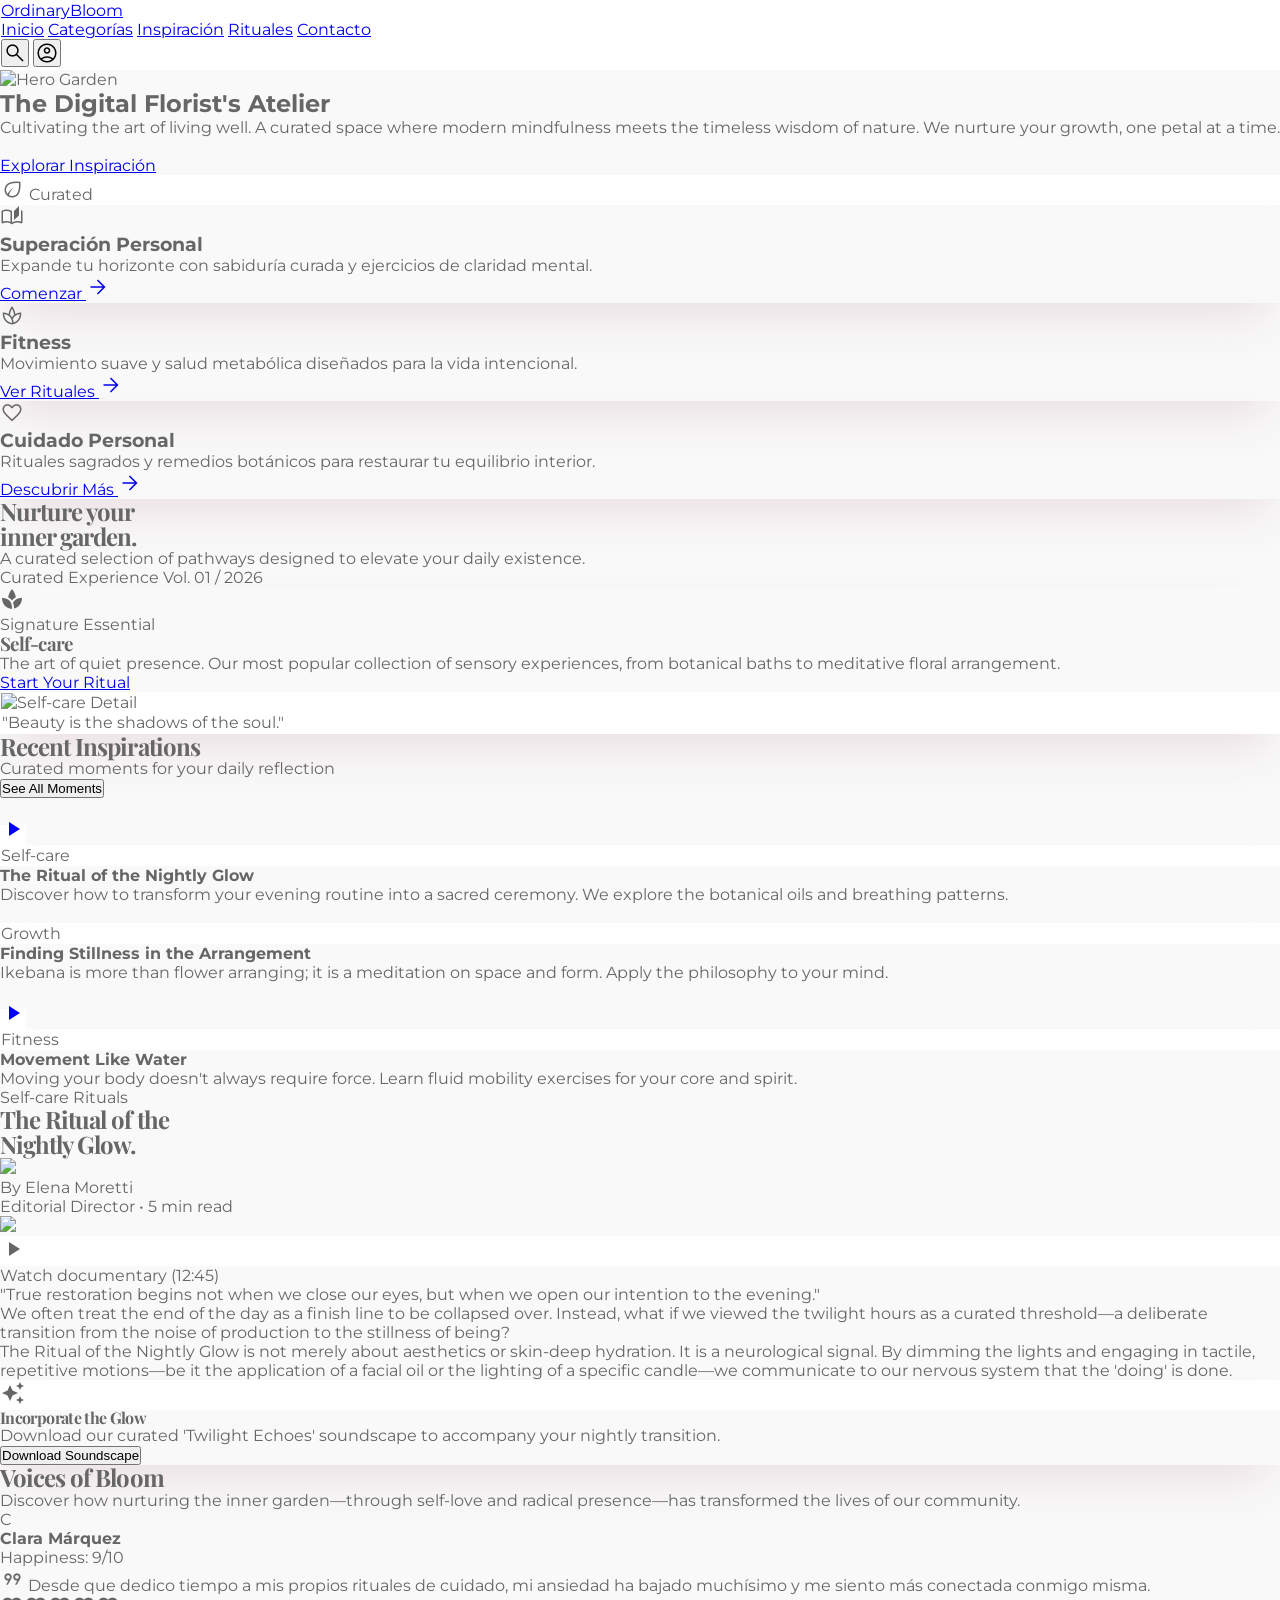
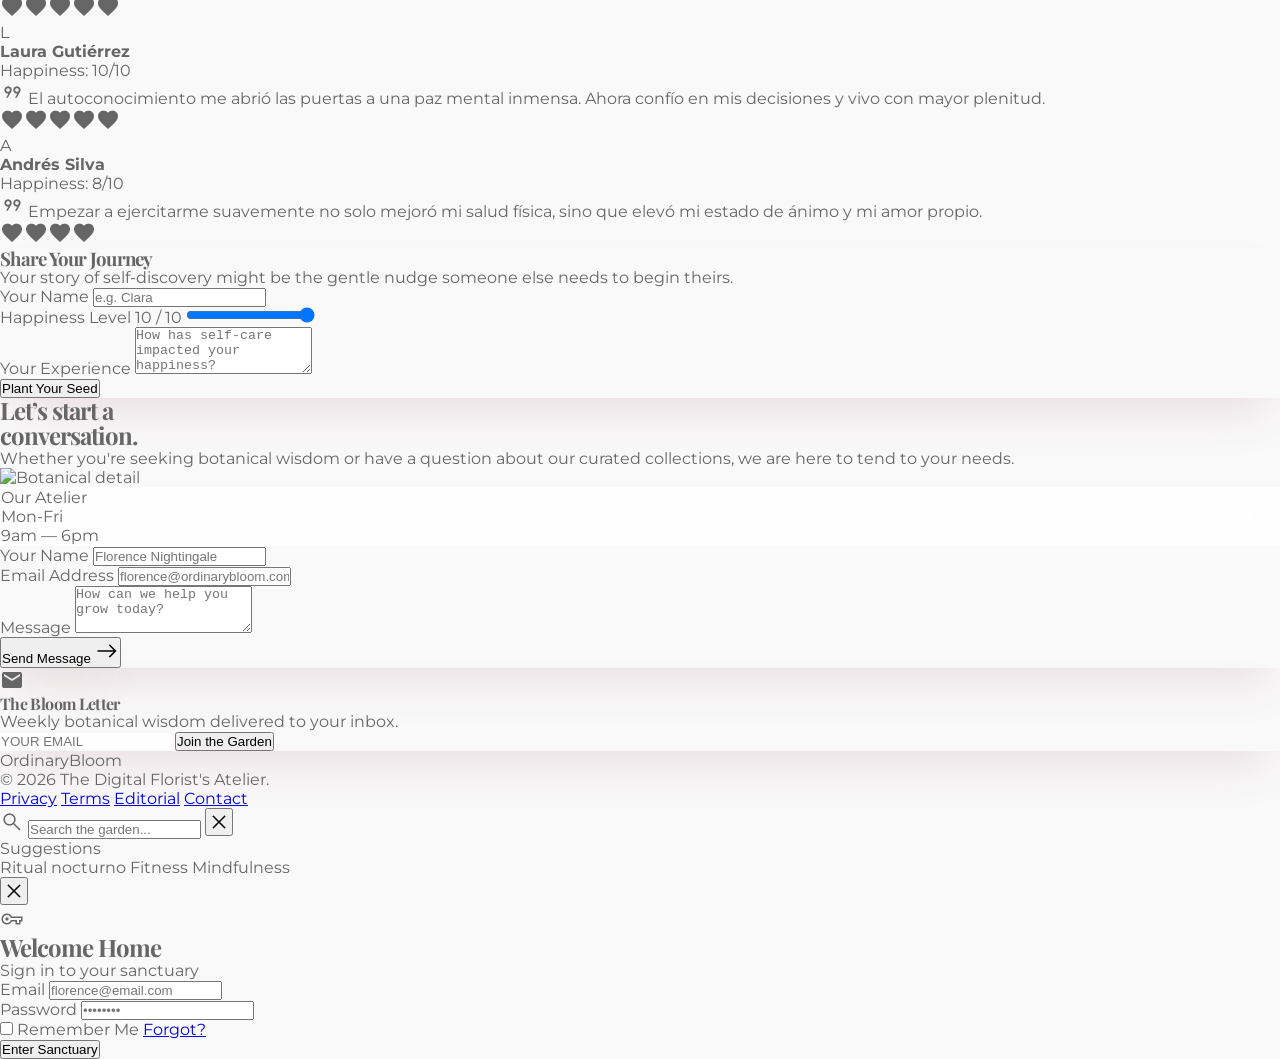
==== commit 3c67f8c8: "fase 1" ====
--- a/index.html
+++ b/index.html
@@ -427,6 +427,60 @@
       </div>
     </article>
 
+    <section id="testimonies" class="py-32 bg-surface w-full max-w-7xl mx-auto px-6 border-t border-rose-100/50 mt-16 animate-on-scroll">
+      <div class="text-center mb-20 max-w-2xl mx-auto">
+        <h2 class="editorial-title text-5xl md:text-7xl text-rose-950 mb-6 font-serif italic text-primary">Voices of Bloom</h2>
+        <p class="font-body text-xl text-zinc-500 leading-relaxed font-light">
+          Discover how nurturing the inner garden—through self-love and radical presence—has transformed the lives of our community.
+        </p>
+      </div>
+
+      <!-- Testimonies Carousel / Grid -->
+      <div class="grid grid-cols-1 md:grid-cols-3 gap-10 mb-20" id="testimonies-container">
+        <!-- Rendered via JavaScript -->
+      </div>
+
+      <!-- Add Testimony Form -->
+      <div class="bg-gradient-to-br from-primary-fixed/40 to-primary-fixed/10 backdrop-blur-xl rounded-[3rem] p-10 md:p-16 relative overflow-hidden editorial-shadow max-w-4xl mx-auto">
+        <div class="absolute -top-32 -right-32 w-80 h-80 bg-secondary-container/30 rounded-full blur-[100px]"></div>
+        <div class="relative z-10">
+          <div class="text-center mb-10">
+            <h3 class="editorial-title text-4xl text-rose-950 mb-4">Share Your Journey</h3>
+            <p class="text-zinc-600 text-sm font-light max-w-md mx-auto">Your story of self-discovery might be the gentle nudge someone else needs to begin theirs.</p>
+          </div>
+          
+          <form id="testimony-form" class="space-y-8" onsubmit="handleTestimonySubmit(event)">
+            <div class="grid grid-cols-1 md:grid-cols-2 gap-8">
+              <div class="relative group">
+                <label class="text-[10px] uppercase tracking-[0.3em] text-primary font-bold mb-3 block">Your Name</label>
+                <input id="t-name" required class="w-full bg-white/50 border-b border-rose-200 focus:border-primary py-3 px-4 rounded-t-xl outline-none transition-colors text-rose-950 text-base placeholder:text-zinc-400 font-body group-hover:border-primary/50" placeholder="e.g. Clara" type="text" />
+              </div>
+              <div class="relative group">
+                <label class="text-[10px] uppercase tracking-[0.3em] text-primary font-bold mb-3 block flex justify-between items-center">
+                  <span>Happiness Level</span>
+                  <span id="t-level-display" class="bg-primary text-white text-[9px] px-2 py-0.5 rounded-full">10 / 10</span>
+                </label>
+                <input id="t-level" type="range" min="1" max="10" value="10" 
+                  class="w-full h-2 bg-rose-200 rounded-lg appearance-none cursor-pointer accent-primary mt-4" 
+                  oninput="document.getElementById('t-level-display').innerText = this.value + ' / 10'" />
+              </div>
+            </div>
+            
+            <div class="relative group">
+              <label class="text-[10px] uppercase tracking-[0.3em] text-primary font-bold mb-3 block">Your Experience</label>
+              <textarea id="t-text" required class="w-full bg-white/50 border-b border-rose-200 focus:border-primary py-3 px-4 rounded-xl outline-none transition-colors text-rose-950 text-lg placeholder:text-zinc-400 font-serif italic resize-none group-hover:border-primary/50" placeholder="How has self-care impacted your happiness?" rows="3"></textarea>
+            </div>
+            
+            <div class="text-center">
+              <button type="submit" class="bg-rose-950 text-white px-12 py-5 rounded-full hover:bg-primary transition-all editorial-shadow font-sans uppercase tracking-[0.2em] text-[11px] font-bold shadow-2xl hover:-translate-y-1">
+                Plant Your Seed
+              </button>
+            </div>
+          </form>
+        </div>
+      </div>
+    </section>
+
     <section id="contact"
       class="py-32 w-full max-w-7xl mx-auto px-6 border-t border-rose-100/50 mt-16 animate-on-scroll">
       <div class="grid grid-cols-1 lg:grid-cols-12 gap-16 mb-24 items-center">
@@ -615,7 +669,75 @@
         el.classList.add('opacity-0', 'translate-y-12', 'transition-all', 'duration-[1200ms]', 'ease-[cubic-bezier(0.16,1,0.3,1)]');
         observer.observe(el);
       });
+
+      // Init Testimonies
+      renderTestimonies();
     });
+
+    // Mock Database for Testimonies
+    const testimoniesDB = [
+      { id: 1, name: 'Clara Márquez', level: 9, text: 'Desde que dedico tiempo a mis propios rituales de cuidado, mi ansiedad ha bajado muchísimo y me siento más conectada conmigo misma.' },
+      { id: 2, name: 'Laura Gutiérrez', level: 10, text: 'El autoconocimiento me abrió las puertas a una paz mental inmensa. Ahora confío en mis decisiones y vivo con mayor plenitud.' },
+      { id: 3, name: 'Andrés Silva', level: 8, text: 'Empezar a ejercitarme suavemente no solo mejoró mi salud física, sino que elevó mi estado de ánimo y mi amor propio.' }
+    ];
+
+    function renderTestimonies() {
+      const container = document.getElementById('testimonies-container');
+      if (!container) return;
+      container.innerHTML = '';
+
+      testimoniesDB.forEach(t => {
+        const div = document.createElement('div');
+        div.className = 'bg-white p-10 rounded-[2rem] editorial-shadow-hover transition-all duration-500 hover:-translate-y-4 hover:shadow-xl relative break-inside-avoid shadow-sm border border-rose-50';
+        
+        let hearts = '';
+        for (let i = 0; i < Math.ceil(t.level / 2); i++) hearts += '<span class="material-symbols-outlined text-primary text-sm" style="font-variation-settings: \'FILL\' 1;">favorite</span>';
+        
+        div.innerHTML = `
+          <div class="mb-6 flex items-center justify-between">
+            <div class="flex items-center gap-3">
+              <div class="w-10 h-10 bg-primary-fixed rounded-full flex items-center justify-center text-rose-900 font-serif italic text-lg shadow-sm border border-white">
+                ${t.name.charAt(0)}
+              </div>
+              <div>
+                <h4 class="font-bold text-rose-950 font-sans tracking-wide text-sm">${t.name}</h4>
+                <p class="text-[10px] text-zinc-400 font-bold uppercase tracking-wider">Happiness: ${t.level}/10</p>
+              </div>
+            </div>
+          </div>
+          <p class="font-serif italic text-zinc-600 text-lg leading-relaxed relative">
+            <span class="absolute -top-4 -left-4 text-4xl text-primary/20 material-symbols-outlined">format_quote</span>
+            ${t.text}
+          </p>
+          <div class="mt-6 flex gap-1">
+            ${hearts}
+          </div>
+        `;
+        container.appendChild(div);
+      });
+    }
+
+    function handleTestimonySubmit(e) {
+      e.preventDefault();
+      const name = document.getElementById('t-name').value;
+      const level = document.getElementById('t-level').value;
+      const text = document.getElementById('t-text').value;
+
+      if (!name || !text) return;
+
+      const newId = testimoniesDB.length > 0 ? testimoniesDB[testimoniesDB.length - 1].id + 1 : 1;
+      testimoniesDB.push({ id: newId, name, level: parseInt(level, 10), text });
+      
+      renderTestimonies();
+      
+      // Reset form
+      document.getElementById('t-name').value = '';
+      document.getElementById('t-level').value = '10';
+      document.getElementById('t-level-display').innerText = '10 / 10';
+      document.getElementById('t-text').value = '';
+      
+      alert('Your journey has been shared. Thank you!');
+    }
   </script>
 </body>
 
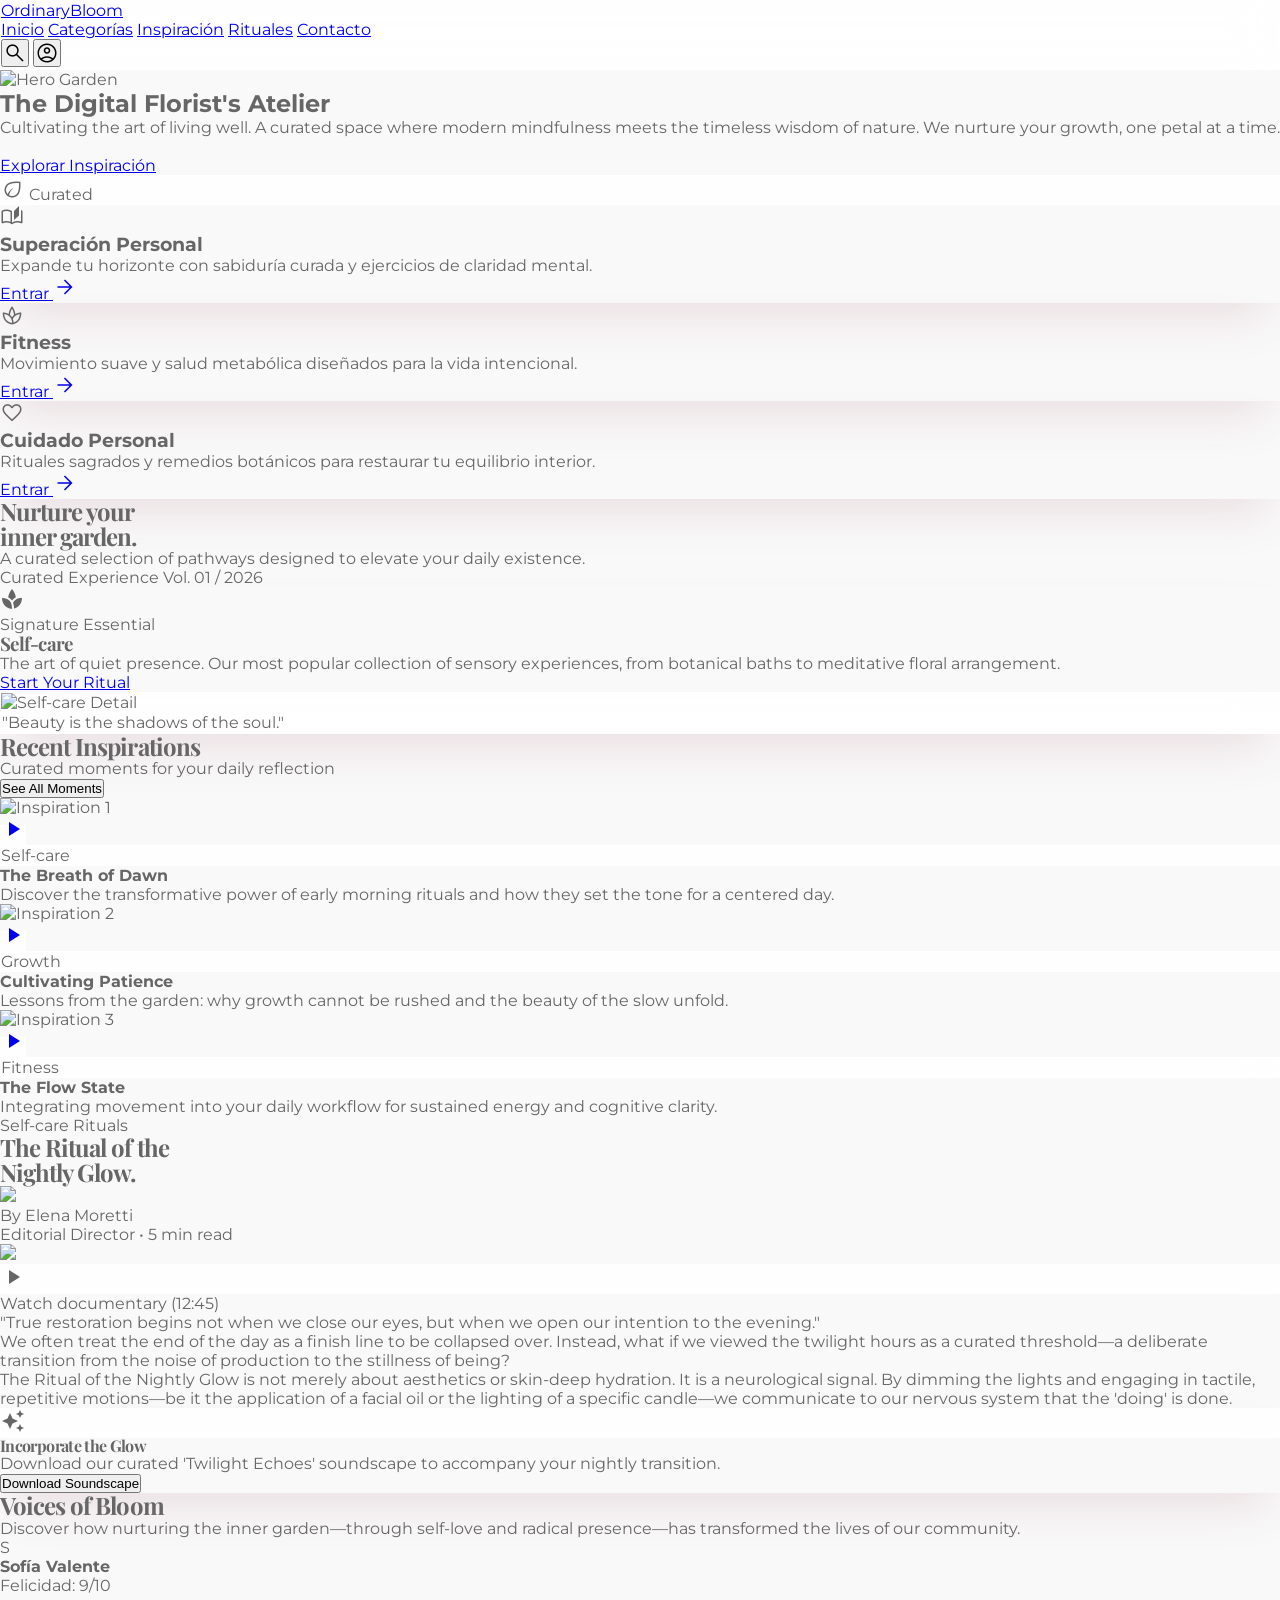
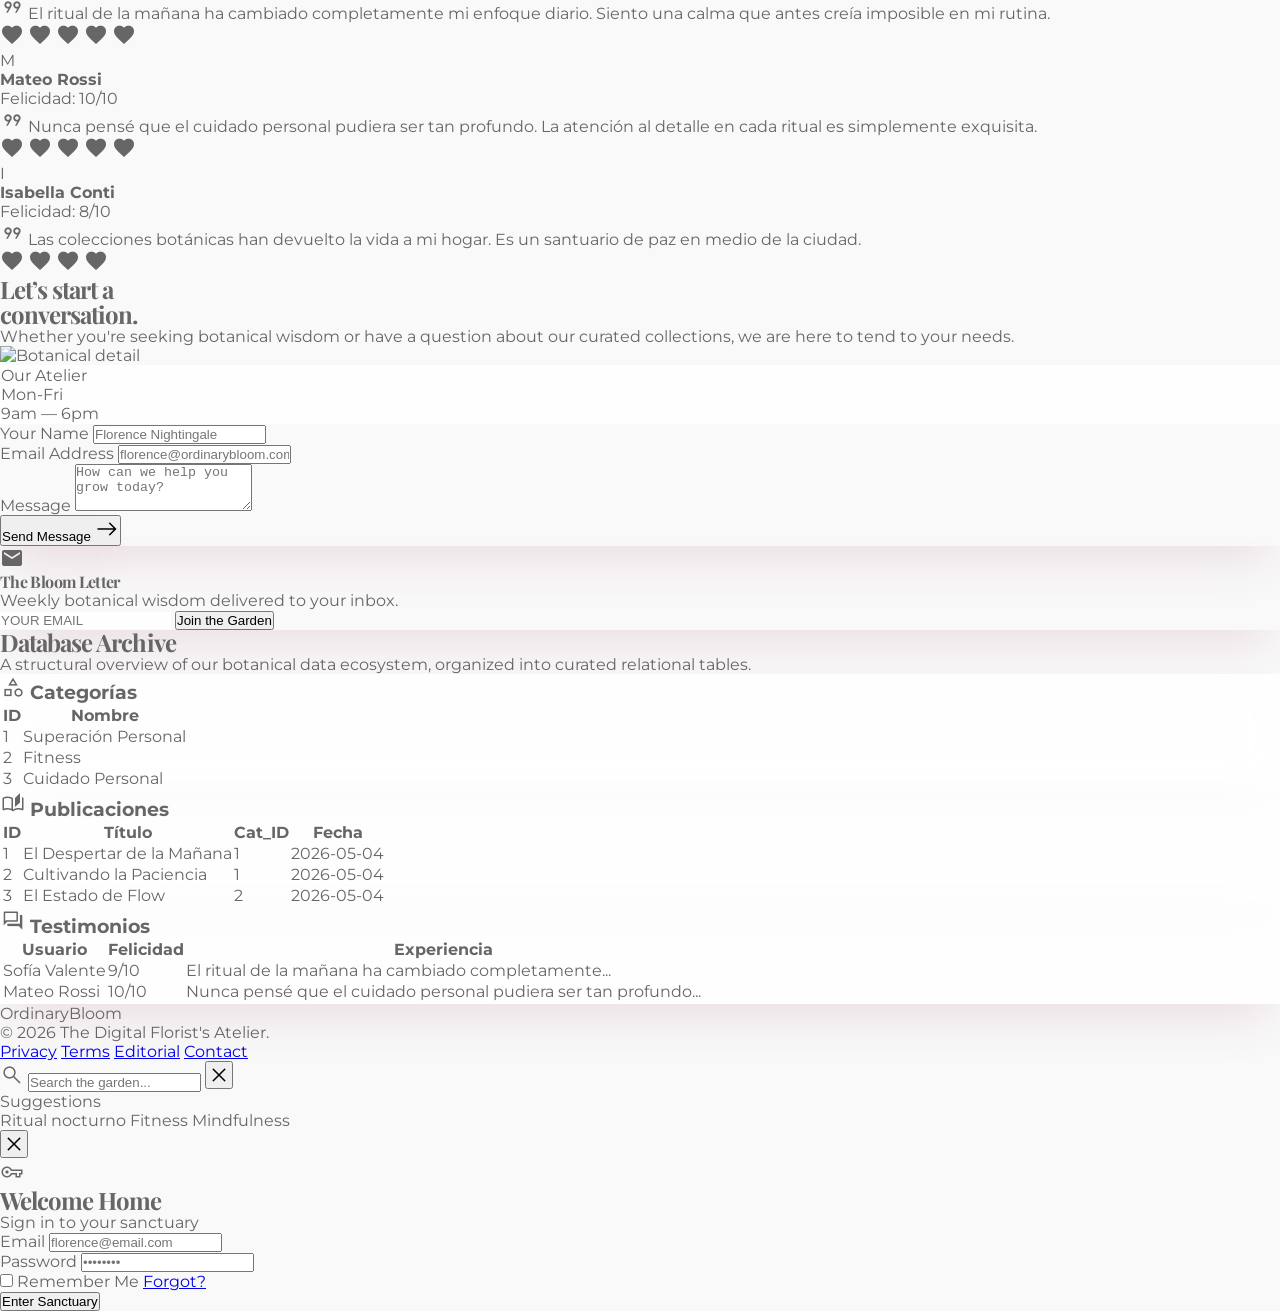
==== commit d76da12d: "Add files via upload" ====
--- a/index.html
+++ b/index.html
@@ -152,18 +152,17 @@
               class="w-16 h-16 rounded-full bg-white/40 backdrop-blur-md flex items-center justify-center mb-8 shadow-sm">
               <span class="material-symbols-outlined text-primary text-3xl">auto_stories</span>
             </div>
-            <h3 class="text-3xl font-serif text-on-primary-fixed leading-tight mb-4 tracking-tight">Superación Personal
-            </h3>
-            <p class="text-on-primary-fixed-variant font-sans text-sm tracking-wide leading-relaxed">Expande tu
-              horizonte con sabiduría
-              curada y ejercicios de claridad mental.</p>
+            <h3 class="text-3xl font-serif text-on-primary-fixed leading-tight mb-4 tracking-tight">Superación Personal</h3>
+            <p class="text-on-primary-fixed-variant font-sans text-sm tracking-wide leading-relaxed">
+                Expande tu horizonte con sabiduría curada y ejercicios de claridad mental.
+            </p>
           </div>
           <a class="relative z-10 text-primary font-sans font-bold uppercase text-[11px] tracking-[0.2em] inline-flex items-center gap-3 group-hover:gap-6 bg-white/50 px-6 py-4 rounded-full backdrop-blur-sm self-start transition-all"
-            href="#categories">Comenzar <span class="material-symbols-outlined text-sm">arrow_forward</span></a>
+            href="#categories">Entrar <span class="material-symbols-outlined text-sm">arrow_forward</span></a>
         </div>
 
         <div
-          class="group bg-secondary-fixed p-12 rounded-[2rem] relative overflow-hidden flex flex-col justify-between h-[450px] transition-all duration-500 hover:-translate-y-4 editorial-shadow hover:shadow-secondary/20 md:translate-y-12">
+          class="group bg-secondary-fixed p-12 rounded-[2rem] relative overflow-hidden flex flex-col justify-between h-[450px] transition-all duration-500 hover:-translate-y-4 md:translate-y-12 editorial-shadow hover:shadow-secondary/20">
           <div
             class="absolute -right-12 -top-12 w-64 h-64 bg-secondary-container/30 rounded-full blur-3xl group-hover:scale-[2] transition-transform duration-1000 ease-out">
           </div>
@@ -173,12 +172,12 @@
               <span class="material-symbols-outlined text-secondary text-3xl">spa</span>
             </div>
             <h3 class="text-3xl font-serif text-on-secondary-fixed leading-tight mb-4 tracking-tight">Fitness</h3>
-            <p class="text-on-secondary-fixed-variant font-sans text-sm tracking-wide leading-relaxed">Movimiento suave
-              y salud
-              metabólica diseñados para la vida intencional.</p>
-          </div>
-          <a class="relative z-10 text-secondary font-sans font-bold uppercase text-[11px] tracking-[0.2em] inline-flex items-center gap-3 group-hover:gap-6 bg-white/50 px-6 py-4 rounded-full backdrop-blur-sm self-start transition-all"
-            href="#categories">Ver Rituales <span class="material-symbols-outlined text-sm">arrow_forward</span></a>
+            <p class="text-on-secondary-fixed-variant font-sans text-sm tracking-wide leading-relaxed">
+                Movimiento suave y salud metabólica diseñados para la vida intencional.
+            </p>
+          </div>
+          <a class="relative z-10 text-primary font-sans font-bold uppercase text-[11px] tracking-[0.2em] inline-flex items-center gap-3 group-hover:gap-6 bg-white/50 px-6 py-4 rounded-full backdrop-blur-sm self-start transition-all"
+            href="#categories">Entrar <span class="material-symbols-outlined text-sm">arrow_forward</span></a>
         </div>
 
         <div
@@ -191,14 +190,13 @@
               class="w-16 h-16 rounded-full bg-white/40 backdrop-blur-md flex items-center justify-center mb-8 shadow-sm">
               <span class="material-symbols-outlined text-tertiary text-3xl">favorite</span>
             </div>
-            <h3 class="text-3xl font-serif text-on-tertiary-fixed leading-tight mb-4 tracking-tight">Cuidado Personal
-            </h3>
-            <p class="text-on-tertiary-fixed-variant font-sans text-sm tracking-wide leading-relaxed">Rituales sagrados
-              y remedios
-              botánicos para restaurar tu equilibrio interior.</p>
-          </div>
-          <a class="relative z-10 text-tertiary font-sans font-bold uppercase text-[11px] tracking-[0.2em] inline-flex items-center gap-3 group-hover:gap-6 bg-white/50 px-6 py-4 rounded-full backdrop-blur-sm self-start transition-all"
-            href="#categories">Descubrir Más <span class="material-symbols-outlined text-sm">arrow_forward</span></a>
+            <h3 class="text-3xl font-serif text-on-tertiary-fixed leading-tight mb-4 tracking-tight">Cuidado Personal</h3>
+            <p class="text-on-tertiary-fixed-variant font-sans text-sm tracking-wide leading-relaxed">
+                Rituales sagrados y remedios botánicos para restaurar tu equilibrio interior.
+            </p>
+          </div>
+          <a class="relative z-10 text-primary font-sans font-bold uppercase text-[11px] tracking-[0.2em] inline-flex items-center gap-3 group-hover:gap-6 bg-white/50 px-6 py-4 rounded-full backdrop-blur-sm self-start transition-all"
+            href="#categories">Entrar <span class="material-symbols-outlined text-sm">arrow_forward</span></a>
         </div>
       </div>
     </section>
@@ -286,13 +284,13 @@
           <article
             class="bg-white rounded-[2rem] overflow-hidden group editorial-shadow-hover transition-all duration-500 transform hover:-translate-y-4 hover:shadow-2xl cursor-pointer">
             <div class="relative h-80 overflow-hidden">
-              <img alt=""
+              <img alt="Inspiration 1"
                 class="w-full h-full object-cover group-hover:scale-110 transition-transform duration-1000 ease-out"
                 src="https://lh3.googleusercontent.com/aida-public/[base64]" />
               <div
                 class="absolute inset-0 bg-gradient-to-t from-black/60 via-transparent to-transparent flex items-center justify-center opacity-0 group-hover:opacity-100 transition-opacity duration-500">
                 <a class="w-20 h-20 rounded-full glass-effect flex items-center justify-center hover:scale-110 transition-transform duration-300"
-                  href="#article"><span class="material-symbols-outlined text-white text-4xl"
+                  href="#" target="_blank"><span class="material-symbols-outlined text-white text-4xl"
                     style="font-variation-settings:'FILL' 1;">play_arrow</span></a>
               </div>
               <div class="absolute top-6 left-6 glass-effect px-4 py-2 rounded-full"><span
@@ -301,43 +299,46 @@
             <div class="p-10 text-left">
               <h4
                 class="text-3xl font-serif text-rose-950 leading-tight mb-4 group-hover:text-primary transition-colors">
-                The Ritual
-                of the Nightly Glow</h4>
-              <p class="text-zinc-500 text-sm font-light leading-relaxed line-clamp-3">Discover how to
-                transform your evening routine into a sacred ceremony. We explore the botanical oils and breathing
-                patterns.</p>
+                The Breath of Dawn</h4>
+              <p class="text-zinc-500 text-sm font-light leading-relaxed line-clamp-3">Discover the transformative power
+                of early morning rituals and how they set the tone for a centered day.</p>
             </div>
           </article>
 
           <article
             class="bg-white rounded-[2rem] overflow-hidden group editorial-shadow-hover transition-all duration-500 transform hover:-translate-y-4 hover:shadow-2xl cursor-pointer">
             <div class="relative h-80 overflow-hidden">
-              <img alt=""
+              <img alt="Inspiration 2"
                 class="w-full h-full object-cover group-hover:scale-110 transition-transform duration-1000 ease-out grayscale-[30%] hover:grayscale-0"
                 src="https://lh3.googleusercontent.com/aida-public/[base64]" />
+              <div
+                class="absolute inset-0 bg-gradient-to-t from-black/60 via-transparent to-transparent flex items-center justify-center opacity-0 group-hover:opacity-100 transition-opacity duration-500">
+                <a class="w-20 h-20 rounded-full glass-effect flex items-center justify-center hover:scale-110 transition-transform duration-300"
+                  href="#" target="_blank"><span class="material-symbols-outlined text-white text-4xl"
+                    style="font-variation-settings:'FILL' 1;">play_arrow</span></a>
+              </div>
               <div class="absolute top-6 left-6 glass-effect px-4 py-2 rounded-full"><span
                   class="text-[10px] font-sans font-bold tracking-widest text-primary uppercase">Growth</span></div>
             </div>
             <div class="p-10 text-left">
               <h4
                 class="text-3xl font-serif text-rose-950 leading-tight mb-4 group-hover:text-primary transition-colors">
-                Finding
-                Stillness in the Arrangement</h4>
-              <p class="text-zinc-500 text-sm font-light leading-relaxed line-clamp-3">Ikebana is more than
-                flower arranging; it is a meditation on space and form. Apply the philosophy to your mind.</p>
+                Cultivating Patience</h4>
+              <p class="text-zinc-500 text-sm font-light leading-relaxed line-clamp-3">Lessons from the garden: why
+                growth cannot be rushed and the beauty of the slow unfold.</p>
             </div>
           </article>
 
           <article
             class="bg-white rounded-[2rem] overflow-hidden group editorial-shadow-hover transition-all duration-500 transform hover:-translate-y-4 hover:shadow-2xl cursor-pointer">
             <div class="relative h-80 overflow-hidden">
-              <img alt=""
+              <img alt="Inspiration 3"
                 class="w-full h-full object-cover group-hover:scale-110 transition-transform duration-1000 ease-out"
                 src="https://lh3.googleusercontent.com/aida-public/[base64]" />
               <div
                 class="absolute inset-0 bg-gradient-to-t from-black/60 via-transparent to-transparent flex items-center justify-center opacity-0 group-hover:opacity-100 transition-opacity duration-500">
                 <a class="w-20 h-20 rounded-full glass-effect flex items-center justify-center hover:scale-110 transition-transform duration-300"
-                  href="#article"><span class="material-symbols-outlined text-white text-4xl"
+                  href="#" target="_blank"><span class="material-symbols-outlined text-white text-4xl"
                     style="font-variation-settings:'FILL' 1;">play_arrow</span></a>
               </div>
               <div class="absolute top-6 left-6 glass-effect px-4 py-2 rounded-full"><span
@@ -346,10 +347,9 @@
             <div class="p-10 text-left">
               <h4
                 class="text-3xl font-serif text-rose-950 leading-tight mb-4 group-hover:text-primary transition-colors">
-                Movement
-                Like Water</h4>
-              <p class="text-zinc-500 text-sm font-light leading-relaxed line-clamp-3">Moving your body
-                doesn't always require force. Learn fluid mobility exercises for your core and spirit.</p>
+                The Flow State</h4>
+              <p class="text-zinc-500 text-sm font-light leading-relaxed line-clamp-3">Integrating movement into your
+                daily workflow for sustained energy and cognitive clarity.</p>
             </div>
           </article>
         </div>
@@ -362,7 +362,8 @@
           class="inline-block mb-8 px-6 py-2 rounded-full bg-primary/10 text-primary text-[10px] font-bold tracking-[0.3em] uppercase border border-primary/20">
           Self-care Rituals</div>
         <h1 class="editorial-title text-5xl md:text-8xl text-rose-950 mb-10 w-full max-w-3xl mx-auto">The Ritual of the
-          <br class="hidden md:block" /> <span class="font-serif italic text-primary">Nightly Glow.</span></h1>
+          <br class="hidden md:block" /> <span class="font-serif italic text-primary">Nightly Glow.</span>
+        </h1>
 
         <div class="flex items-center justify-center gap-6 pt-10 border-t border-rose-100 w-full max-w-md mx-auto">
           <img class="w-16 h-16 rounded-full object-cover shadow-lg border-2 border-white"
@@ -427,56 +428,90 @@
       </div>
     </article>
 
-    <section id="testimonies" class="py-32 bg-surface w-full max-w-7xl mx-auto px-6 border-t border-rose-100/50 mt-16 animate-on-scroll">
+    <section id="testimonies"
+      class="py-32 bg-surface w-full max-w-7xl mx-auto px-6 border-t border-rose-100/50 mt-16 animate-on-scroll">
       <div class="text-center mb-20 max-w-2xl mx-auto">
-        <h2 class="editorial-title text-5xl md:text-7xl text-rose-950 mb-6 font-serif italic text-primary">Voices of Bloom</h2>
+        <h2 class="editorial-title text-5xl md:text-7xl text-rose-950 mb-6 font-serif italic text-primary">Voices of
+          Bloom</h2>
         <p class="font-body text-xl text-zinc-500 leading-relaxed font-light">
-          Discover how nurturing the inner garden—through self-love and radical presence—has transformed the lives of our community.
+          Discover how nurturing the inner garden—through self-love and radical presence—has transformed the lives of
+          our community.
         </p>
       </div>
 
-      <!-- Testimonies Carousel / Grid -->
-      <div class="grid grid-cols-1 md:grid-cols-3 gap-10 mb-20" id="testimonies-container">
-        <!-- Rendered via JavaScript -->
-      </div>
-
-      <!-- Add Testimony Form -->
-      <div class="bg-gradient-to-br from-primary-fixed/40 to-primary-fixed/10 backdrop-blur-xl rounded-[3rem] p-10 md:p-16 relative overflow-hidden editorial-shadow max-w-4xl mx-auto">
-        <div class="absolute -top-32 -right-32 w-80 h-80 bg-secondary-container/30 rounded-full blur-[100px]"></div>
-        <div class="relative z-10">
-          <div class="text-center mb-10">
-            <h3 class="editorial-title text-4xl text-rose-950 mb-4">Share Your Journey</h3>
-            <p class="text-zinc-600 text-sm font-light max-w-md mx-auto">Your story of self-discovery might be the gentle nudge someone else needs to begin theirs.</p>
-          </div>
-          
-          <form id="testimony-form" class="space-y-8" onsubmit="handleTestimonySubmit(event)">
-            <div class="grid grid-cols-1 md:grid-cols-2 gap-8">
-              <div class="relative group">
-                <label class="text-[10px] uppercase tracking-[0.3em] text-primary font-bold mb-3 block">Your Name</label>
-                <input id="t-name" required class="w-full bg-white/50 border-b border-rose-200 focus:border-primary py-3 px-4 rounded-t-xl outline-none transition-colors text-rose-950 text-base placeholder:text-zinc-400 font-body group-hover:border-primary/50" placeholder="e.g. Clara" type="text" />
-              </div>
-              <div class="relative group">
-                <label class="text-[10px] uppercase tracking-[0.3em] text-primary font-bold mb-3 block flex justify-between items-center">
-                  <span>Happiness Level</span>
-                  <span id="t-level-display" class="bg-primary text-white text-[9px] px-2 py-0.5 rounded-full">10 / 10</span>
-                </label>
-                <input id="t-level" type="range" min="1" max="10" value="10" 
-                  class="w-full h-2 bg-rose-200 rounded-lg appearance-none cursor-pointer accent-primary mt-4" 
-                  oninput="document.getElementById('t-level-display').innerText = this.value + ' / 10'" />
-              </div>
-            </div>
-            
-            <div class="relative group">
-              <label class="text-[10px] uppercase tracking-[0.3em] text-primary font-bold mb-3 block">Your Experience</label>
-              <textarea id="t-text" required class="w-full bg-white/50 border-b border-rose-200 focus:border-primary py-3 px-4 rounded-xl outline-none transition-colors text-rose-950 text-lg placeholder:text-zinc-400 font-serif italic resize-none group-hover:border-primary/50" placeholder="How has self-care impacted your happiness?" rows="3"></textarea>
-            </div>
-            
-            <div class="text-center">
-              <button type="submit" class="bg-rose-950 text-white px-12 py-5 rounded-full hover:bg-primary transition-all editorial-shadow font-sans uppercase tracking-[0.2em] text-[11px] font-bold shadow-2xl hover:-translate-y-1">
-                Plant Your Seed
-              </button>
-            </div>
-          </form>
+      <div class="grid grid-cols-1 md:grid-cols-3 gap-10 mb-20">
+        <div class="bg-white p-10 rounded-[2rem] editorial-shadow-hover transition-all duration-500 hover:-translate-y-4 hover:shadow-xl relative break-inside-avoid shadow-sm border border-rose-50">
+          <div class="mb-6 flex items-center justify-between">
+            <div class="flex items-center gap-3">
+              <div class="w-10 h-10 bg-primary-fixed rounded-full flex items-center justify-center text-rose-900 font-serif italic text-lg shadow-sm border border-white">
+                S
+              </div>
+              <div>
+                <h4 class="font-bold text-rose-950 font-sans tracking-wide text-sm">Sofía Valente</h4>
+                <p class="text-[10px] text-zinc-400 font-bold uppercase tracking-wider">Felicidad: 9/10</p>
+              </div>
+            </div>
+          </div>
+          <p class="font-serif italic text-zinc-600 text-lg leading-relaxed relative">
+            <span class="absolute -top-4 -left-4 text-4xl text-primary/20 material-symbols-outlined">format_quote</span>
+            El ritual de la mañana ha cambiado completamente mi enfoque diario. Siento una calma que antes creía imposible en mi rutina.
+          </p>
+          <div class="mt-6 flex gap-1">
+            <span class="material-symbols-outlined text-primary text-sm" style="font-variation-settings: 'FILL' 1;">favorite</span>
+            <span class="material-symbols-outlined text-primary text-sm" style="font-variation-settings: 'FILL' 1;">favorite</span>
+            <span class="material-symbols-outlined text-primary text-sm" style="font-variation-settings: 'FILL' 1;">favorite</span>
+            <span class="material-symbols-outlined text-primary text-sm" style="font-variation-settings: 'FILL' 1;">favorite</span>
+            <span class="material-symbols-outlined text-primary text-sm" style="font-variation-settings: 'FILL' 1;">favorite</span>
+          </div>
+        </div>
+
+        <div class="bg-white p-10 rounded-[2rem] editorial-shadow-hover transition-all duration-500 hover:-translate-y-4 hover:shadow-xl relative break-inside-avoid shadow-sm border border-rose-50">
+          <div class="mb-6 flex items-center justify-between">
+            <div class="flex items-center gap-3">
+              <div class="w-10 h-10 bg-secondary-fixed rounded-full flex items-center justify-center text-rose-900 font-serif italic text-lg shadow-sm border border-white">
+                M
+              </div>
+              <div>
+                <h4 class="font-bold text-rose-950 font-sans tracking-wide text-sm">Mateo Rossi</h4>
+                <p class="text-[10px] text-zinc-400 font-bold uppercase tracking-wider">Felicidad: 10/10</p>
+              </div>
+            </div>
+          </div>
+          <p class="font-serif italic text-zinc-600 text-lg leading-relaxed relative">
+            <span class="absolute -top-4 -left-4 text-4xl text-primary/20 material-symbols-outlined">format_quote</span>
+            Nunca pensé que el cuidado personal pudiera ser tan profundo. La atención al detalle en cada ritual es simplemente exquisita.
+          </p>
+          <div class="mt-6 flex gap-1">
+            <span class="material-symbols-outlined text-primary text-sm" style="font-variation-settings: 'FILL' 1;">favorite</span>
+            <span class="material-symbols-outlined text-primary text-sm" style="font-variation-settings: 'FILL' 1;">favorite</span>
+            <span class="material-symbols-outlined text-primary text-sm" style="font-variation-settings: 'FILL' 1;">favorite</span>
+            <span class="material-symbols-outlined text-primary text-sm" style="font-variation-settings: 'FILL' 1;">favorite</span>
+            <span class="material-symbols-outlined text-primary text-sm" style="font-variation-settings: 'FILL' 1;">favorite</span>
+          </div>
+        </div>
+
+        <div class="bg-white p-10 rounded-[2rem] editorial-shadow-hover transition-all duration-500 hover:-translate-y-4 hover:shadow-xl relative break-inside-avoid shadow-sm border border-rose-50">
+          <div class="mb-6 flex items-center justify-between">
+            <div class="flex items-center gap-3">
+              <div class="w-10 h-10 bg-tertiary-fixed rounded-full flex items-center justify-center text-rose-900 font-serif italic text-lg shadow-sm border border-white">
+                I
+              </div>
+              <div>
+                <h4 class="font-bold text-rose-950 font-sans tracking-wide text-sm">Isabella Conti</h4>
+                <p class="text-[10px] text-zinc-400 font-bold uppercase tracking-wider">Felicidad: 8/10</p>
+              </div>
+            </div>
+          </div>
+          <p class="font-serif italic text-zinc-600 text-lg leading-relaxed relative">
+            <span class="absolute -top-4 -left-4 text-4xl text-primary/20 material-symbols-outlined">format_quote</span>
+            Las colecciones botánicas han devuelto la vida a mi hogar. Es un santuario de paz en medio de la ciudad.
+          </p>
+          <div class="mt-6 flex gap-1">
+            <span class="material-symbols-outlined text-primary text-sm" style="font-variation-settings: 'FILL' 1;">favorite</span>
+            <span class="material-symbols-outlined text-primary text-sm" style="font-variation-settings: 'FILL' 1;">favorite</span>
+            <span class="material-symbols-outlined text-primary text-sm" style="font-variation-settings: 'FILL' 1;">favorite</span>
+            <span class="material-symbols-outlined text-primary text-sm" style="font-variation-settings: 'FILL' 1;">favorite</span>
+          </div>
         </div>
       </div>
     </section>
@@ -560,7 +595,120 @@
       </div>
     </section>
 
-    <footer class="bg-rose-950 w-full py-16 px-8 mt-16 text-white rounded-t-[3rem]">
+    <section id="database-preview" class="py-32 bg-stone-50/50 w-full animate-on-scroll border-t border-rose-100/50">
+      <div class="max-w-7xl mx-auto px-8">
+        <div class="text-center mb-20">
+          <h2 class="editorial-title text-5xl md:text-7xl text-rose-950 mb-6 font-serif italic text-primary">Database Archive</h2>
+          <p class="font-body text-xl text-zinc-500 leading-relaxed font-light max-w-2xl mx-auto">
+            A structural overview of our botanical data ecosystem, organized into curated relational tables.
+          </p>
+        </div>
+
+        <div class="space-y-24">
+          <!-- Categories Table -->
+          <div class="glass-effect rounded-[3rem] p-10 md:p-16 editorial-shadow border border-white">
+            <h3 class="text-2xl font-serif text-rose-950 mb-10 flex items-center gap-4">
+              <span class="material-symbols-outlined text-primary">category</span> Categorías
+            </h3>
+            <div class="overflow-x-auto">
+              <table class="w-full text-left font-sans text-sm">
+                <thead>
+                  <tr class="border-b border-rose-100 text-[10px] uppercase tracking-[0.2em] text-primary font-bold">
+                    <th class="px-6 py-4">ID</th>
+                    <th class="px-6 py-4">Nombre</th>
+                  </tr>
+                </thead>
+                <tbody class="text-rose-900/80">
+                  <tr class="border-b border-rose-50 hover:bg-rose-50/30 transition-colors">
+                    <td class="px-6 py-4 font-mono text-[10px]">1</td>
+                    <td class="px-6 py-4">Superación Personal</td>
+                  </tr>
+                  <tr class="border-b border-rose-50 hover:bg-rose-50/30 transition-colors">
+                    <td class="px-6 py-4 font-mono text-[10px]">2</td>
+                    <td class="px-6 py-4">Fitness</td>
+                  </tr>
+                  <tr class="border-b border-rose-50 hover:bg-rose-50/30 transition-colors">
+                    <td class="px-6 py-4 font-mono text-[10px]">3</td>
+                    <td class="px-6 py-4">Cuidado Personal</td>
+                  </tr>
+                </tbody>
+              </table>
+            </div>
+          </div>
+
+          <!-- Publications Table -->
+          <div class="glass-effect rounded-[3rem] p-10 md:p-16 editorial-shadow border border-white">
+            <h3 class="text-2xl font-serif text-rose-950 mb-10 flex items-center gap-4">
+              <span class="material-symbols-outlined text-primary">auto_stories</span> Publicaciones
+            </h3>
+            <div class="overflow-x-auto">
+              <table class="w-full text-left font-sans text-sm">
+                <thead>
+                  <tr class="border-b border-rose-100 text-[10px] uppercase tracking-[0.2em] text-primary font-bold">
+                    <th class="px-6 py-4">ID</th>
+                    <th class="px-6 py-4">Título</th>
+                    <th class="px-6 py-4">Cat_ID</th>
+                    <th class="px-6 py-4">Fecha</th>
+                  </tr>
+                </thead>
+                <tbody class="text-rose-900/80">
+                  <tr class="border-b border-rose-50 hover:bg-rose-50/30 transition-colors">
+                    <td class="px-6 py-4 font-mono text-[10px]">1</td>
+                    <td class="px-6 py-4 font-serif italic">El Despertar de la Mañana</td>
+                    <td class="px-6 py-4">1</td>
+                    <td class="px-6 py-4 text-[10px] text-zinc-400 uppercase tracking-widest">2026-05-04</td>
+                  </tr>
+                  <tr class="border-b border-rose-50 hover:bg-rose-50/30 transition-colors">
+                    <td class="px-6 py-4 font-mono text-[10px]">2</td>
+                    <td class="px-6 py-4 font-serif italic">Cultivando la Paciencia</td>
+                    <td class="px-6 py-4">1</td>
+                    <td class="px-6 py-4 text-[10px] text-zinc-400 uppercase tracking-widest">2026-05-04</td>
+                  </tr>
+                  <tr class="border-b border-rose-50 hover:bg-rose-50/30 transition-colors">
+                    <td class="px-6 py-4 font-mono text-[10px]">3</td>
+                    <td class="px-6 py-4 font-serif italic">El Estado de Flow</td>
+                    <td class="px-6 py-4">2</td>
+                    <td class="px-6 py-4 text-[10px] text-zinc-400 uppercase tracking-widest">2026-05-04</td>
+                  </tr>
+                </tbody>
+              </table>
+            </div>
+          </div>
+
+          <!-- Testimonies Table -->
+          <div class="glass-effect rounded-[3rem] p-10 md:p-16 editorial-shadow border border-white">
+            <h3 class="text-2xl font-serif text-rose-950 mb-10 flex items-center gap-4">
+              <span class="material-symbols-outlined text-primary">forum</span> Testimonios
+            </h3>
+            <div class="overflow-x-auto">
+              <table class="w-full text-left font-sans text-sm">
+                <thead>
+                  <tr class="border-b border-rose-100 text-[10px] uppercase tracking-[0.2em] text-primary font-bold">
+                    <th class="px-6 py-4">Usuario</th>
+                    <th class="px-6 py-4">Felicidad</th>
+                    <th class="px-6 py-4">Experiencia</th>
+                  </tr>
+                </thead>
+                <tbody class="text-rose-900/80">
+                  <tr class="border-b border-rose-50 hover:bg-rose-50/30 transition-colors">
+                    <td class="px-6 py-4">Sofía Valente</td>
+                    <td class="px-6 py-4"><span class="bg-primary-fixed px-2 py-1 rounded text-[10px] text-primary font-bold">9/10</span></td>
+                    <td class="px-6 py-4 italic">El ritual de la mañana ha cambiado completamente...</td>
+                  </tr>
+                  <tr class="border-b border-rose-50 hover:bg-rose-50/30 transition-colors">
+                    <td class="px-6 py-4">Mateo Rossi</td>
+                    <td class="px-6 py-4"><span class="bg-primary-fixed px-2 py-1 rounded text-[10px] text-primary font-bold">10/10</span></td>
+                    <td class="px-6 py-4 italic">Nunca pensé que el cuidado personal pudiera ser tan profundo...</td>
+                  </tr>
+                </tbody>
+              </table>
+            </div>
+          </div>
+        </div>
+      </div>
+    </section>
+
+    <footer class="bg-rose-950 w-full py-16 px-8 text-white rounded-t-[3rem]">
       <div class="flex flex-col md:flex-row justify-between items-center gap-12 w-full max-w-7xl mx-auto">
         <div class="flex flex-col items-center md:items-start gap-4 text-center md:text-left">
           <span class="font-serif italic text-4xl font-bold tracking-tight">OrdinaryBloom</span>
@@ -670,74 +818,7 @@
         observer.observe(el);
       });
 
-      // Init Testimonies
-      renderTestimonies();
     });
-
-    // Mock Database for Testimonies
-    const testimoniesDB = [
-      { id: 1, name: 'Clara Márquez', level: 9, text: 'Desde que dedico tiempo a mis propios rituales de cuidado, mi ansiedad ha bajado muchísimo y me siento más conectada conmigo misma.' },
-      { id: 2, name: 'Laura Gutiérrez', level: 10, text: 'El autoconocimiento me abrió las puertas a una paz mental inmensa. Ahora confío en mis decisiones y vivo con mayor plenitud.' },
-      { id: 3, name: 'Andrés Silva', level: 8, text: 'Empezar a ejercitarme suavemente no solo mejoró mi salud física, sino que elevó mi estado de ánimo y mi amor propio.' }
-    ];
-
-    function renderTestimonies() {
-      const container = document.getElementById('testimonies-container');
-      if (!container) return;
-      container.innerHTML = '';
-
-      testimoniesDB.forEach(t => {
-        const div = document.createElement('div');
-        div.className = 'bg-white p-10 rounded-[2rem] editorial-shadow-hover transition-all duration-500 hover:-translate-y-4 hover:shadow-xl relative break-inside-avoid shadow-sm border border-rose-50';
-        
-        let hearts = '';
-        for (let i = 0; i < Math.ceil(t.level / 2); i++) hearts += '<span class="material-symbols-outlined text-primary text-sm" style="font-variation-settings: \'FILL\' 1;">favorite</span>';
-        
-        div.innerHTML = `
-          <div class="mb-6 flex items-center justify-between">
-            <div class="flex items-center gap-3">
-              <div class="w-10 h-10 bg-primary-fixed rounded-full flex items-center justify-center text-rose-900 font-serif italic text-lg shadow-sm border border-white">
-                ${t.name.charAt(0)}
-              </div>
-              <div>
-                <h4 class="font-bold text-rose-950 font-sans tracking-wide text-sm">${t.name}</h4>
-                <p class="text-[10px] text-zinc-400 font-bold uppercase tracking-wider">Happiness: ${t.level}/10</p>
-              </div>
-            </div>
-          </div>
-          <p class="font-serif italic text-zinc-600 text-lg leading-relaxed relative">
-            <span class="absolute -top-4 -left-4 text-4xl text-primary/20 material-symbols-outlined">format_quote</span>
-            ${t.text}
-          </p>
-          <div class="mt-6 flex gap-1">
-            ${hearts}
-          </div>
-        `;
-        container.appendChild(div);
-      });
-    }
-
-    function handleTestimonySubmit(e) {
-      e.preventDefault();
-      const name = document.getElementById('t-name').value;
-      const level = document.getElementById('t-level').value;
-      const text = document.getElementById('t-text').value;
-
-      if (!name || !text) return;
-
-      const newId = testimoniesDB.length > 0 ? testimoniesDB[testimoniesDB.length - 1].id + 1 : 1;
-      testimoniesDB.push({ id: newId, name, level: parseInt(level, 10), text });
-      
-      renderTestimonies();
-      
-      // Reset form
-      document.getElementById('t-name').value = '';
-      document.getElementById('t-level').value = '10';
-      document.getElementById('t-level-display').innerText = '10 / 10';
-      document.getElementById('t-text').value = '';
-      
-      alert('Your journey has been shared. Thank you!');
-    }
   </script>
 </body>
 
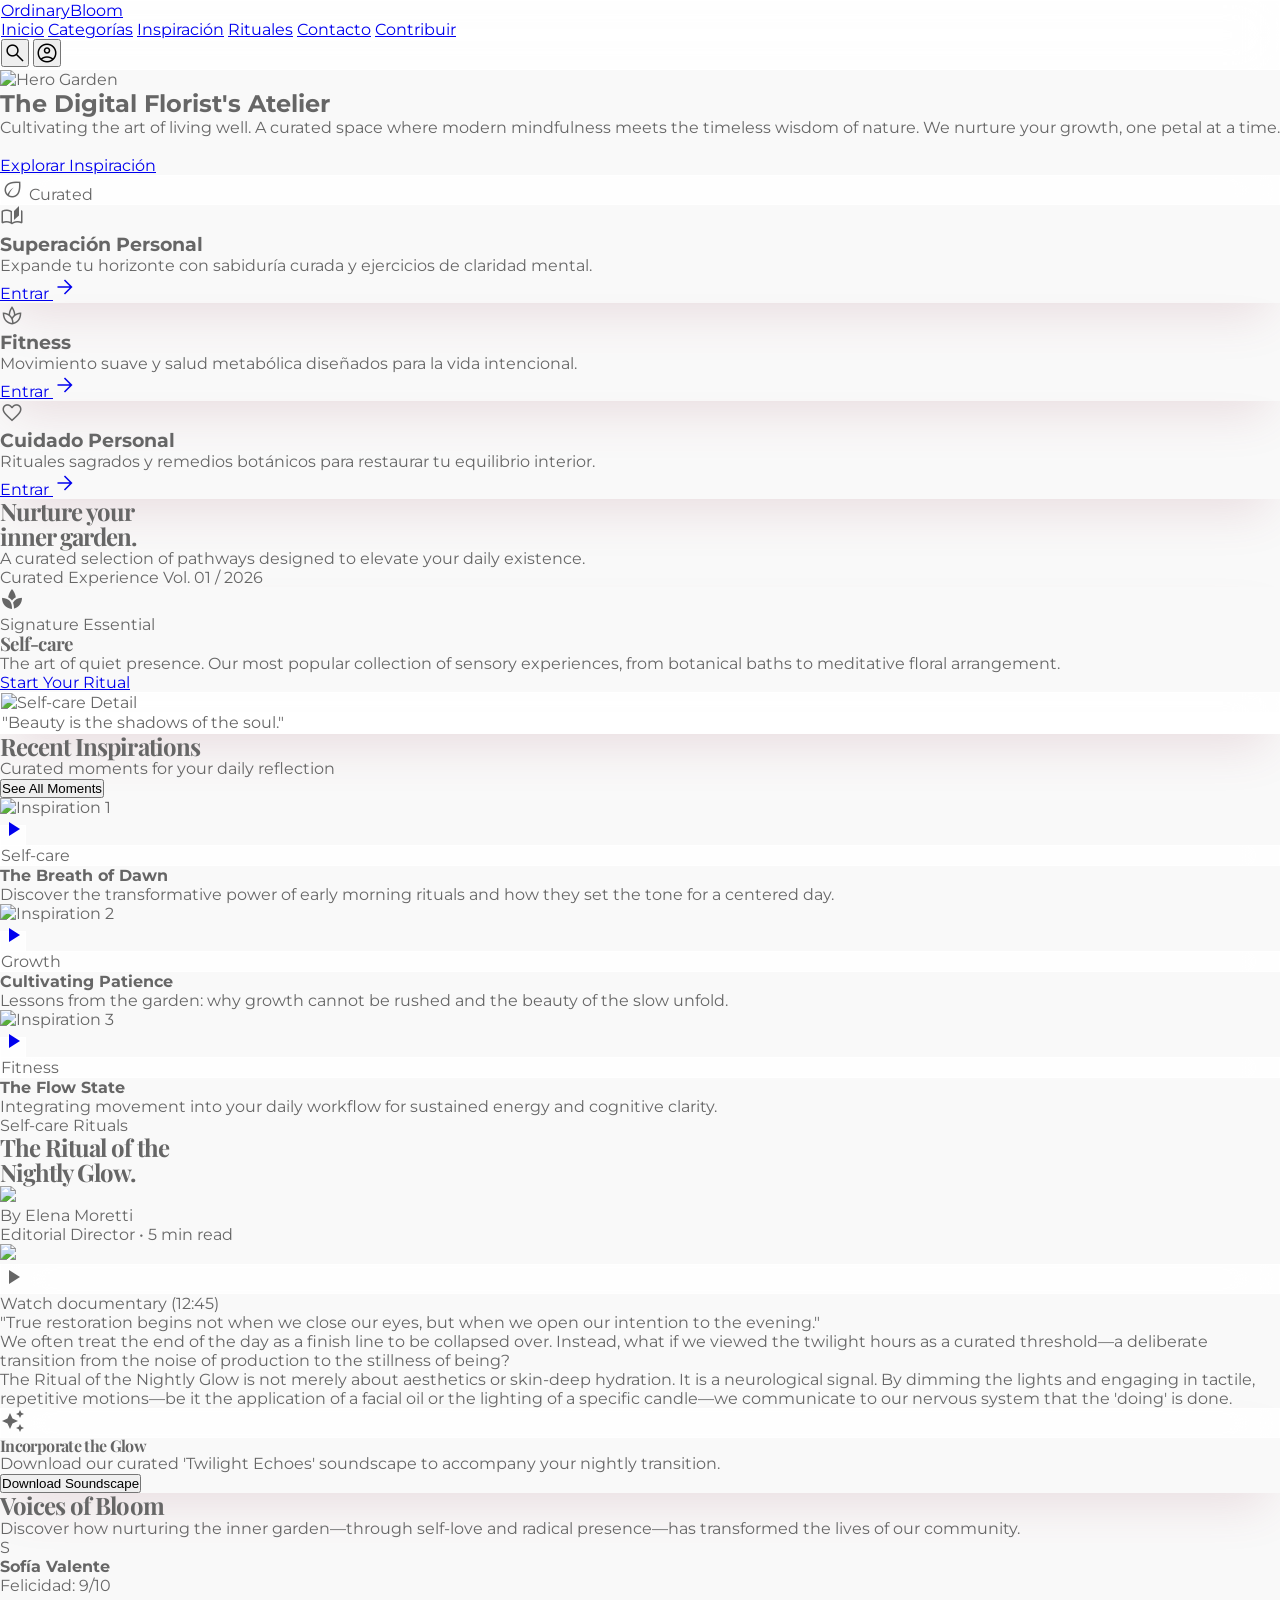
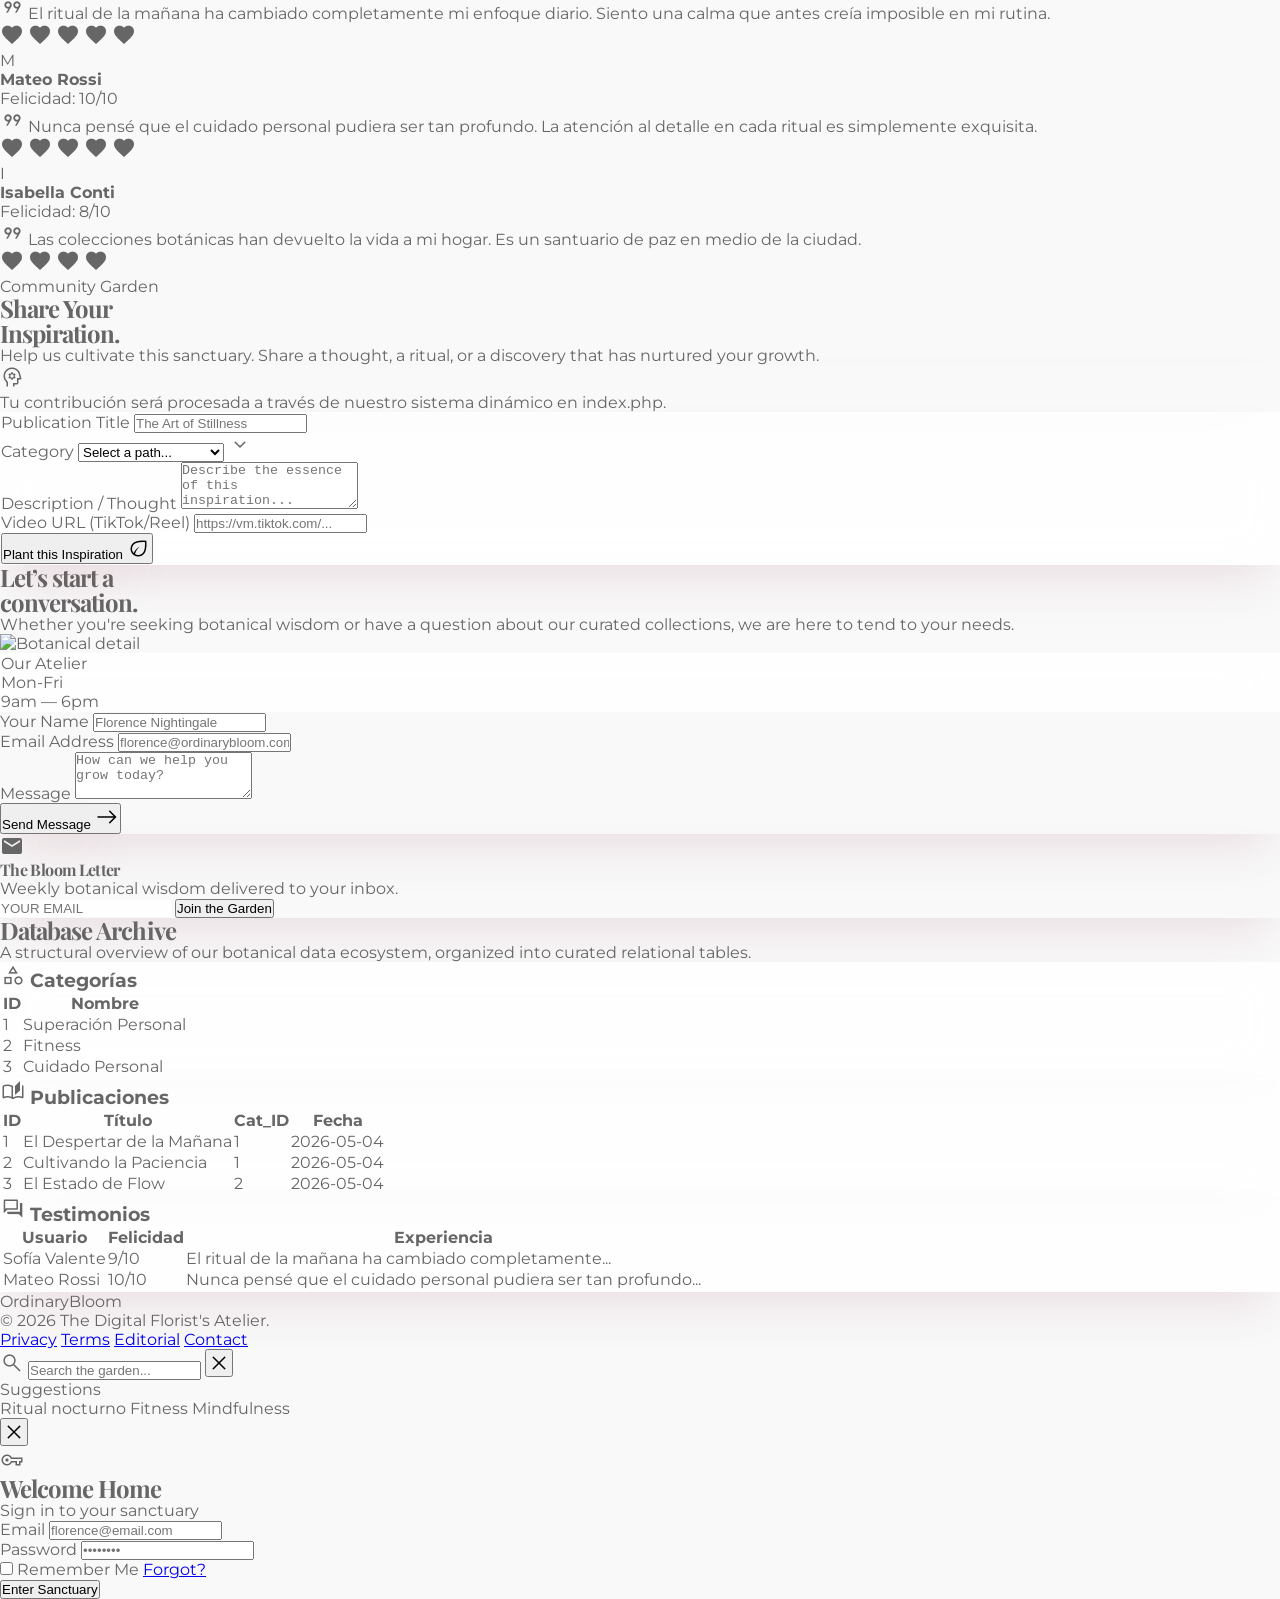
==== commit 24f7861a: "feat: implement PHP backend with PDO database connection, configuration management, and updated proj" ====
--- a/index.html
+++ b/index.html
@@ -93,6 +93,8 @@
           href="#article">Rituales</a>
         <a class="font-sans tracking-[0.2em] uppercase text-[11px] font-bold text-zinc-500 hover:text-primary transition-colors"
           href="#contact">Contacto</a>
+        <a class="font-sans tracking-[0.2em] uppercase text-[11px] font-bold text-zinc-500 hover:text-primary transition-colors"
+          href="index.php#contribution">Contribuir</a>
       </div>
       <div class="flex items-center space-x-6">
         <button onclick="document.getElementById('searchModal').classList.toggle('hidden')"
@@ -152,9 +154,10 @@
               class="w-16 h-16 rounded-full bg-white/40 backdrop-blur-md flex items-center justify-center mb-8 shadow-sm">
               <span class="material-symbols-outlined text-primary text-3xl">auto_stories</span>
             </div>
-            <h3 class="text-3xl font-serif text-on-primary-fixed leading-tight mb-4 tracking-tight">Superación Personal</h3>
+            <h3 class="text-3xl font-serif text-on-primary-fixed leading-tight mb-4 tracking-tight">Superación Personal
+            </h3>
             <p class="text-on-primary-fixed-variant font-sans text-sm tracking-wide leading-relaxed">
-                Expande tu horizonte con sabiduría curada y ejercicios de claridad mental.
+              Expande tu horizonte con sabiduría curada y ejercicios de claridad mental.
             </p>
           </div>
           <a class="relative z-10 text-primary font-sans font-bold uppercase text-[11px] tracking-[0.2em] inline-flex items-center gap-3 group-hover:gap-6 bg-white/50 px-6 py-4 rounded-full backdrop-blur-sm self-start transition-all"
@@ -173,7 +176,7 @@
             </div>
             <h3 class="text-3xl font-serif text-on-secondary-fixed leading-tight mb-4 tracking-tight">Fitness</h3>
             <p class="text-on-secondary-fixed-variant font-sans text-sm tracking-wide leading-relaxed">
-                Movimiento suave y salud metabólica diseñados para la vida intencional.
+              Movimiento suave y salud metabólica diseñados para la vida intencional.
             </p>
           </div>
           <a class="relative z-10 text-primary font-sans font-bold uppercase text-[11px] tracking-[0.2em] inline-flex items-center gap-3 group-hover:gap-6 bg-white/50 px-6 py-4 rounded-full backdrop-blur-sm self-start transition-all"
@@ -190,9 +193,10 @@
               class="w-16 h-16 rounded-full bg-white/40 backdrop-blur-md flex items-center justify-center mb-8 shadow-sm">
               <span class="material-symbols-outlined text-tertiary text-3xl">favorite</span>
             </div>
-            <h3 class="text-3xl font-serif text-on-tertiary-fixed leading-tight mb-4 tracking-tight">Cuidado Personal</h3>
+            <h3 class="text-3xl font-serif text-on-tertiary-fixed leading-tight mb-4 tracking-tight">Cuidado Personal
+            </h3>
             <p class="text-on-tertiary-fixed-variant font-sans text-sm tracking-wide leading-relaxed">
-                Rituales sagrados y remedios botánicos para restaurar tu equilibrio interior.
+              Rituales sagrados y remedios botánicos para restaurar tu equilibrio interior.
             </p>
           </div>
           <a class="relative z-10 text-primary font-sans font-bold uppercase text-[11px] tracking-[0.2em] inline-flex items-center gap-3 group-hover:gap-6 bg-white/50 px-6 py-4 rounded-full backdrop-blur-sm self-start transition-all"
@@ -440,10 +444,12 @@
       </div>
 
       <div class="grid grid-cols-1 md:grid-cols-3 gap-10 mb-20">
-        <div class="bg-white p-10 rounded-[2rem] editorial-shadow-hover transition-all duration-500 hover:-translate-y-4 hover:shadow-xl relative break-inside-avoid shadow-sm border border-rose-50">
+        <div
+          class="bg-white p-10 rounded-[2rem] editorial-shadow-hover transition-all duration-500 hover:-translate-y-4 hover:shadow-xl relative break-inside-avoid shadow-sm border border-rose-50">
           <div class="mb-6 flex items-center justify-between">
             <div class="flex items-center gap-3">
-              <div class="w-10 h-10 bg-primary-fixed rounded-full flex items-center justify-center text-rose-900 font-serif italic text-lg shadow-sm border border-white">
+              <div
+                class="w-10 h-10 bg-primary-fixed rounded-full flex items-center justify-center text-rose-900 font-serif italic text-lg shadow-sm border border-white">
                 S
               </div>
               <div>
@@ -454,21 +460,29 @@
           </div>
           <p class="font-serif italic text-zinc-600 text-lg leading-relaxed relative">
             <span class="absolute -top-4 -left-4 text-4xl text-primary/20 material-symbols-outlined">format_quote</span>
-            El ritual de la mañana ha cambiado completamente mi enfoque diario. Siento una calma que antes creía imposible en mi rutina.
+            El ritual de la mañana ha cambiado completamente mi enfoque diario. Siento una calma que antes creía
+            imposible en mi rutina.
           </p>
           <div class="mt-6 flex gap-1">
-            <span class="material-symbols-outlined text-primary text-sm" style="font-variation-settings: 'FILL' 1;">favorite</span>
-            <span class="material-symbols-outlined text-primary text-sm" style="font-variation-settings: 'FILL' 1;">favorite</span>
-            <span class="material-symbols-outlined text-primary text-sm" style="font-variation-settings: 'FILL' 1;">favorite</span>
-            <span class="material-symbols-outlined text-primary text-sm" style="font-variation-settings: 'FILL' 1;">favorite</span>
-            <span class="material-symbols-outlined text-primary text-sm" style="font-variation-settings: 'FILL' 1;">favorite</span>
-          </div>
-        </div>
-
-        <div class="bg-white p-10 rounded-[2rem] editorial-shadow-hover transition-all duration-500 hover:-translate-y-4 hover:shadow-xl relative break-inside-avoid shadow-sm border border-rose-50">
+            <span class="material-symbols-outlined text-primary text-sm"
+              style="font-variation-settings: 'FILL' 1;">favorite</span>
+            <span class="material-symbols-outlined text-primary text-sm"
+              style="font-variation-settings: 'FILL' 1;">favorite</span>
+            <span class="material-symbols-outlined text-primary text-sm"
+              style="font-variation-settings: 'FILL' 1;">favorite</span>
+            <span class="material-symbols-outlined text-primary text-sm"
+              style="font-variation-settings: 'FILL' 1;">favorite</span>
+            <span class="material-symbols-outlined text-primary text-sm"
+              style="font-variation-settings: 'FILL' 1;">favorite</span>
+          </div>
+        </div>
+
+        <div
+          class="bg-white p-10 rounded-[2rem] editorial-shadow-hover transition-all duration-500 hover:-translate-y-4 hover:shadow-xl relative break-inside-avoid shadow-sm border border-rose-50">
           <div class="mb-6 flex items-center justify-between">
             <div class="flex items-center gap-3">
-              <div class="w-10 h-10 bg-secondary-fixed rounded-full flex items-center justify-center text-rose-900 font-serif italic text-lg shadow-sm border border-white">
+              <div
+                class="w-10 h-10 bg-secondary-fixed rounded-full flex items-center justify-center text-rose-900 font-serif italic text-lg shadow-sm border border-white">
                 M
               </div>
               <div>
@@ -479,21 +493,29 @@
           </div>
           <p class="font-serif italic text-zinc-600 text-lg leading-relaxed relative">
             <span class="absolute -top-4 -left-4 text-4xl text-primary/20 material-symbols-outlined">format_quote</span>
-            Nunca pensé que el cuidado personal pudiera ser tan profundo. La atención al detalle en cada ritual es simplemente exquisita.
+            Nunca pensé que el cuidado personal pudiera ser tan profundo. La atención al detalle en cada ritual es
+            simplemente exquisita.
           </p>
           <div class="mt-6 flex gap-1">
-            <span class="material-symbols-outlined text-primary text-sm" style="font-variation-settings: 'FILL' 1;">favorite</span>
-            <span class="material-symbols-outlined text-primary text-sm" style="font-variation-settings: 'FILL' 1;">favorite</span>
-            <span class="material-symbols-outlined text-primary text-sm" style="font-variation-settings: 'FILL' 1;">favorite</span>
-            <span class="material-symbols-outlined text-primary text-sm" style="font-variation-settings: 'FILL' 1;">favorite</span>
-            <span class="material-symbols-outlined text-primary text-sm" style="font-variation-settings: 'FILL' 1;">favorite</span>
-          </div>
-        </div>
-
-        <div class="bg-white p-10 rounded-[2rem] editorial-shadow-hover transition-all duration-500 hover:-translate-y-4 hover:shadow-xl relative break-inside-avoid shadow-sm border border-rose-50">
+            <span class="material-symbols-outlined text-primary text-sm"
+              style="font-variation-settings: 'FILL' 1;">favorite</span>
+            <span class="material-symbols-outlined text-primary text-sm"
+              style="font-variation-settings: 'FILL' 1;">favorite</span>
+            <span class="material-symbols-outlined text-primary text-sm"
+              style="font-variation-settings: 'FILL' 1;">favorite</span>
+            <span class="material-symbols-outlined text-primary text-sm"
+              style="font-variation-settings: 'FILL' 1;">favorite</span>
+            <span class="material-symbols-outlined text-primary text-sm"
+              style="font-variation-settings: 'FILL' 1;">favorite</span>
+          </div>
+        </div>
+
+        <div
+          class="bg-white p-10 rounded-[2rem] editorial-shadow-hover transition-all duration-500 hover:-translate-y-4 hover:shadow-xl relative break-inside-avoid shadow-sm border border-rose-50">
           <div class="mb-6 flex items-center justify-between">
             <div class="flex items-center gap-3">
-              <div class="w-10 h-10 bg-tertiary-fixed rounded-full flex items-center justify-center text-rose-900 font-serif italic text-lg shadow-sm border border-white">
+              <div
+                class="w-10 h-10 bg-tertiary-fixed rounded-full flex items-center justify-center text-rose-900 font-serif italic text-lg shadow-sm border border-white">
                 I
               </div>
               <div>
@@ -507,10 +529,93 @@
             Las colecciones botánicas han devuelto la vida a mi hogar. Es un santuario de paz en medio de la ciudad.
           </p>
           <div class="mt-6 flex gap-1">
-            <span class="material-symbols-outlined text-primary text-sm" style="font-variation-settings: 'FILL' 1;">favorite</span>
-            <span class="material-symbols-outlined text-primary text-sm" style="font-variation-settings: 'FILL' 1;">favorite</span>
-            <span class="material-symbols-outlined text-primary text-sm" style="font-variation-settings: 'FILL' 1;">favorite</span>
-            <span class="material-symbols-outlined text-primary text-sm" style="font-variation-settings: 'FILL' 1;">favorite</span>
+            <span class="material-symbols-outlined text-primary text-sm"
+              style="font-variation-settings: 'FILL' 1;">favorite</span>
+            <span class="material-symbols-outlined text-primary text-sm"
+              style="font-variation-settings: 'FILL' 1;">favorite</span>
+            <span class="material-symbols-outlined text-primary text-sm"
+              style="font-variation-settings: 'FILL' 1;">favorite</span>
+            <span class="material-symbols-outlined text-primary text-sm"
+              style="font-variation-settings: 'FILL' 1;">favorite</span>
+          </div>
+        </div>
+      </div>
+    </section>
+
+    <section id="contribution" class="py-32 bg-white w-full animate-on-scroll border-t border-rose-100/50">
+      <div class="max-w-7xl mx-auto px-8">
+        <div class="grid grid-cols-1 lg:grid-cols-12 gap-16 items-center">
+          <div class="lg:col-span-5">
+            <div
+              class="inline-block mb-6 px-4 py-1 rounded-full bg-secondary-fixed text-rose-950 text-[10px] font-bold tracking-[0.3em] uppercase border border-rose-200">
+              Community Garden
+            </div>
+            <h2 class="editorial-title text-5xl md:text-7xl text-rose-950 mb-8 leading-tight">Share Your <br><span
+                class="font-serif italic text-primary">Inspiration.</span></h2>
+            <p class="font-body text-xl text-zinc-500 leading-relaxed font-light mb-12">
+              Help us cultivate this sanctuary. Share a thought, a ritual, or a discovery that has nurtured your growth.
+            </p>
+            <div class="flex items-center gap-4 p-6 bg-surface rounded-2xl border border-rose-100 editorial-shadow">
+              <span class="material-symbols-outlined text-primary text-3xl">psychology</span>
+              <p class="text-xs text-rose-900/60 font-semibold uppercase tracking-widest leading-loose">Tu contribución
+                será procesada a través de nuestro sistema dinámico en index.php.</p>
+            </div>
+          </div>
+
+          <div class="lg:col-span-7">
+            <div
+              class="glass-effect rounded-[3rem] p-10 md:p-16 editorial-shadow border border-white relative overflow-hidden">
+              <div class="absolute top-0 right-0 w-32 h-32 bg-primary/5 rounded-full blur-3xl"></div>
+
+              <form class="space-y-10 relative z-10" method="POST" action="index.php#contribution">
+                <input type="hidden" name="publicacion_submit" value="1">
+
+                <div class="grid grid-cols-1 md:grid-cols-2 gap-10">
+                  <div class="relative group">
+                    <label class="text-[10px] uppercase tracking-[0.3em] text-primary font-bold mb-3 block">Publication
+                      Title</label>
+                    <input name="titulo" required
+                      class="w-full bg-transparent border-b border-rose-200 focus:border-primary py-3 outline-none transition-all text-rose-950 text-lg placeholder:text-zinc-200 font-serif italic group-hover:border-primary/40"
+                      placeholder="The Art of Stillness" type="text" />
+                  </div>
+                  <div class="relative group">
+                    <label
+                      class="text-[10px] uppercase tracking-[0.3em] text-primary font-bold mb-3 block">Category</label>
+                    <select name="id_categoria" required
+                      class="w-full bg-transparent border-b border-rose-200 focus:border-primary py-3 outline-none transition-all text-rose-950 text-sm appearance-none cursor-pointer group-hover:border-primary/40">
+                      <option value="" disabled selected>Select a path...</option>
+                      <option value="1">Superación Personal</option>
+                      <option value="2">Fitness</option>
+                      <option value="3">Cuidado Personal</option>
+                    </select>
+                    <span
+                      class="absolute right-0 bottom-4 material-symbols-outlined text-zinc-300 pointer-events-none">expand_more</span>
+                  </div>
+                </div>
+
+                <div class="relative group">
+                  <label class="text-[10px] uppercase tracking-[0.3em] text-primary font-bold mb-3 block">Description /
+                    Thought</label>
+                  <textarea name="descripcion" required
+                    class="w-full bg-transparent border-b border-rose-200 focus:border-primary py-3 outline-none transition-all text-rose-950 text-lg placeholder:text-zinc-200 font-body font-light resize-none group-hover:border-primary/40"
+                    placeholder="Describe the essence of this inspiration..." rows="3"></textarea>
+                </div>
+
+                <div class="relative group">
+                  <label class="text-[10px] uppercase tracking-[0.3em] text-primary font-bold mb-3 block">Video URL
+                    (TikTok/Reel)</label>
+                  <input name="video_url"
+                    class="w-full bg-transparent border-b border-rose-200 focus:border-primary py-3 outline-none transition-all text-rose-950 text-sm placeholder:text-zinc-200 font-sans tracking-tight group-hover:border-primary/40"
+                    placeholder="https://vm.tiktok.com/..." type="url" />
+                </div>
+
+                <button type="submit"
+                  class="group flex items-center justify-center gap-6 bg-rose-950 text-white px-12 py-5 rounded-full hover:bg-primary transition-all editorial-shadow font-sans uppercase tracking-[0.2em] text-[11px] font-bold w-full md:w-auto shadow-2xl hover:-translate-y-1">
+                  Plant this Inspiration <span
+                    class="material-symbols-outlined text-sm group-hover:rotate-45 transition-transform duration-500">eco</span>
+                </button>
+              </form>
+            </div>
           </div>
         </div>
       </div>
@@ -542,27 +647,28 @@
       </div>
       <div class="grid grid-cols-1 lg:grid-cols-12 gap-20 items-start">
         <div class="lg:col-span-8 bg-white rounded-[3rem] p-10 md:p-16 editorial-shadow border border-rose-50">
-          <form class="space-y-12" action="#">
+          <form class="space-y-12" method="POST" action="index.php#contact">
+            <input type="hidden" name="testimonio_submit" value="1">
             <div class="grid grid-cols-1 md:grid-cols-2 gap-12">
               <div class="relative group">
                 <label class="text-[10px] uppercase tracking-[0.3em] text-primary font-bold mb-3 block">Your
                   Name</label>
-                <input
+                <input name="nombre" required
                   class="w-full bg-transparent border-b border-rose-200 focus:border-primary py-3 outline-none transition-colors text-rose-950 text-lg placeholder:text-zinc-200 font-body group-hover:border-primary/50"
                   placeholder="Florence Nightingale" type="text" />
               </div>
               <div class="relative group">
                 <label class="text-[10px] uppercase tracking-[0.3em] text-primary font-bold mb-3 block">Email
                   Address</label>
-                <input
+                <input name="email" required
                   class="w-full bg-transparent border-b border-rose-200 focus:border-primary py-3 outline-none transition-colors text-rose-950 text-lg placeholder:text-zinc-200 font-body group-hover:border-primary/50"
                   placeholder="florence@ordinarybloom.com" type="email" />
               </div>
             </div>
             <div class="relative group">
               <label class="text-[10px] uppercase tracking-[0.3em] text-primary font-bold mb-3 block">Message</label>
-              <textarea
-                class="w-full bg-transparent border-b border-rose-200 focus:border-primary py-3 outline-none transition-colors text-rose-950 text-xl placeholder:text-zinc-200 font-serif italic resize-none group-hover:border-primary/50"
+              <textarea name="experiencia" required
+                class="w-full bg-transparent border-b border-rose-200 focus:border-primary py-3 outline-none transition-all text-rose-950 text-xl placeholder:text-zinc-200 font-serif italic resize-none group-hover:border-primary/50"
                 placeholder="How can we help you grow today?" rows="3"></textarea>
             </div>
             <button
@@ -598,7 +704,8 @@
     <section id="database-preview" class="py-32 bg-stone-50/50 w-full animate-on-scroll border-t border-rose-100/50">
       <div class="max-w-7xl mx-auto px-8">
         <div class="text-center mb-20">
-          <h2 class="editorial-title text-5xl md:text-7xl text-rose-950 mb-6 font-serif italic text-primary">Database Archive</h2>
+          <h2 class="editorial-title text-5xl md:text-7xl text-rose-950 mb-6 font-serif italic text-primary">Database
+            Archive</h2>
           <p class="font-body text-xl text-zinc-500 leading-relaxed font-light max-w-2xl mx-auto">
             A structural overview of our botanical data ecosystem, organized into curated relational tables.
           </p>
@@ -692,12 +799,14 @@
                 <tbody class="text-rose-900/80">
                   <tr class="border-b border-rose-50 hover:bg-rose-50/30 transition-colors">
                     <td class="px-6 py-4">Sofía Valente</td>
-                    <td class="px-6 py-4"><span class="bg-primary-fixed px-2 py-1 rounded text-[10px] text-primary font-bold">9/10</span></td>
+                    <td class="px-6 py-4"><span
+                        class="bg-primary-fixed px-2 py-1 rounded text-[10px] text-primary font-bold">9/10</span></td>
                     <td class="px-6 py-4 italic">El ritual de la mañana ha cambiado completamente...</td>
                   </tr>
                   <tr class="border-b border-rose-50 hover:bg-rose-50/30 transition-colors">
                     <td class="px-6 py-4">Mateo Rossi</td>
-                    <td class="px-6 py-4"><span class="bg-primary-fixed px-2 py-1 rounded text-[10px] text-primary font-bold">10/10</span></td>
+                    <td class="px-6 py-4"><span
+                        class="bg-primary-fixed px-2 py-1 rounded text-[10px] text-primary font-bold">10/10</span></td>
                     <td class="px-6 py-4 italic">Nunca pensé que el cuidado personal pudiera ser tan profundo...</td>
                   </tr>
                 </tbody>
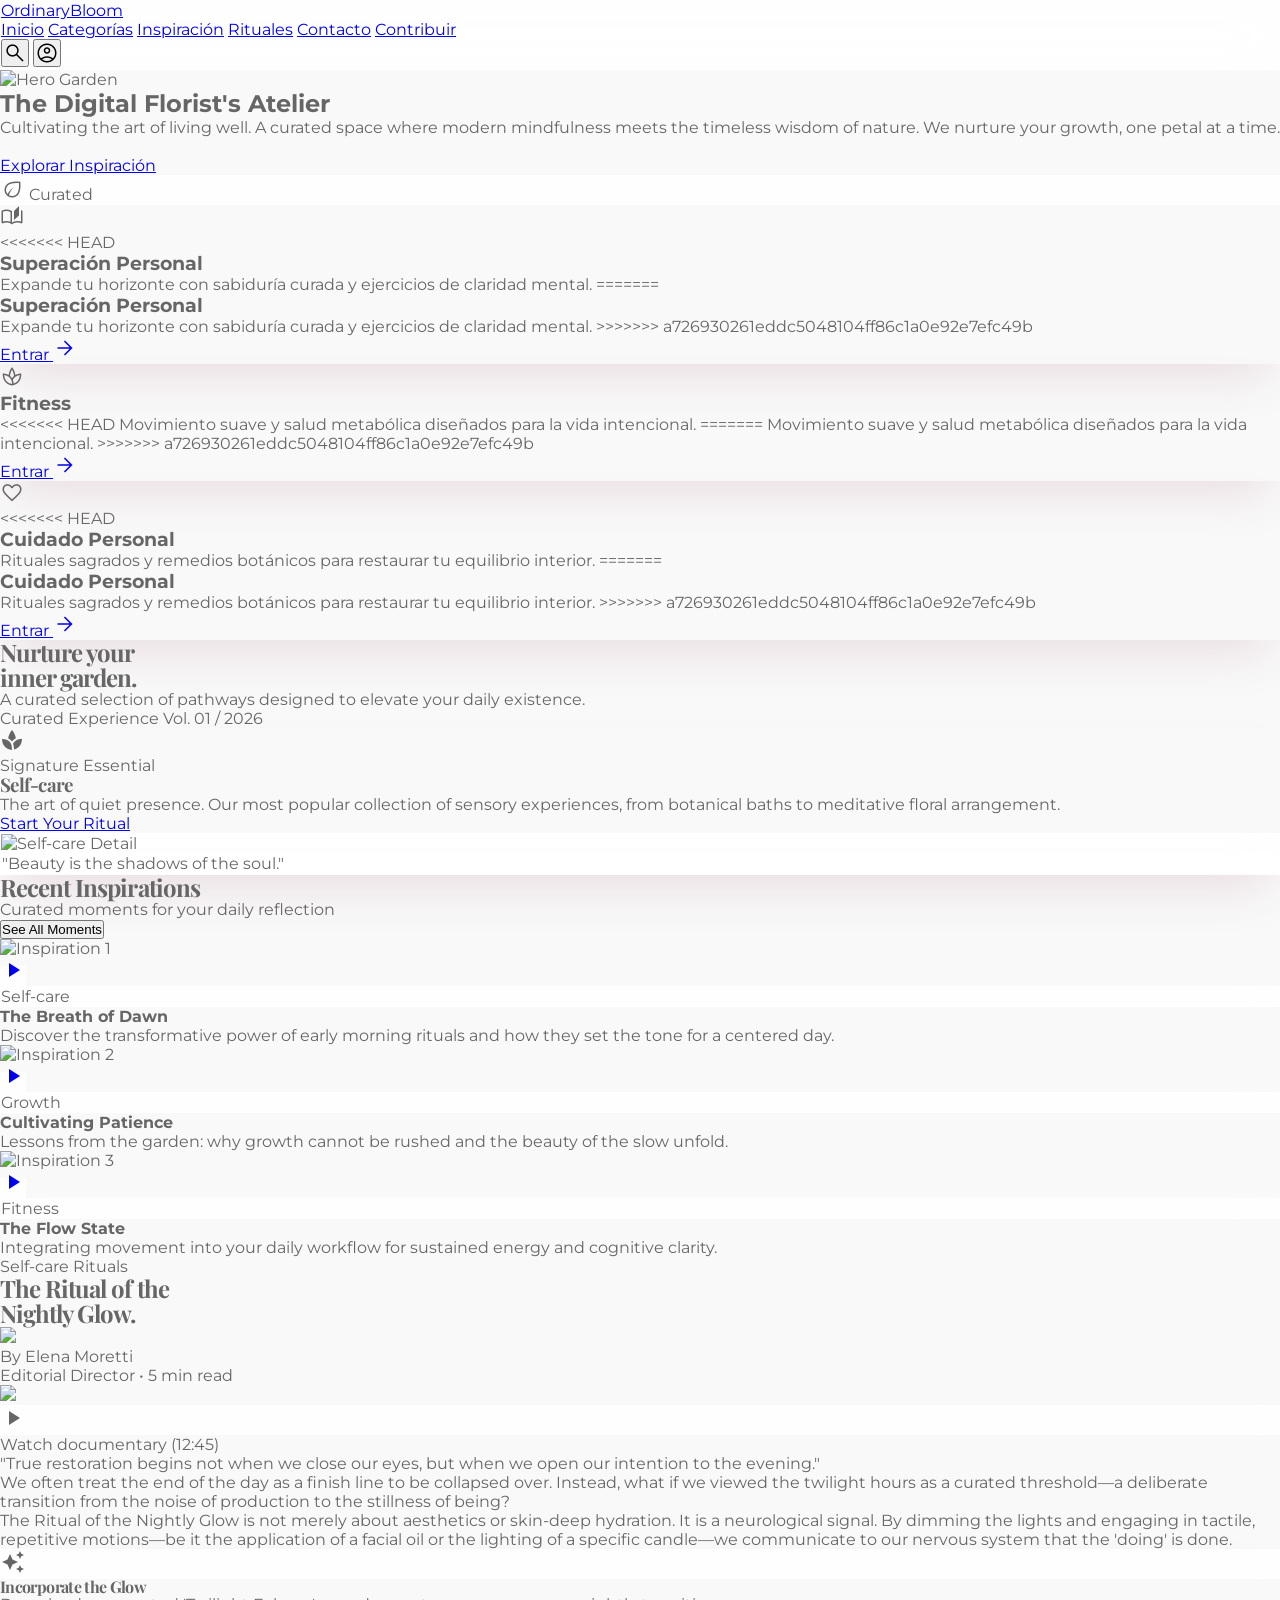
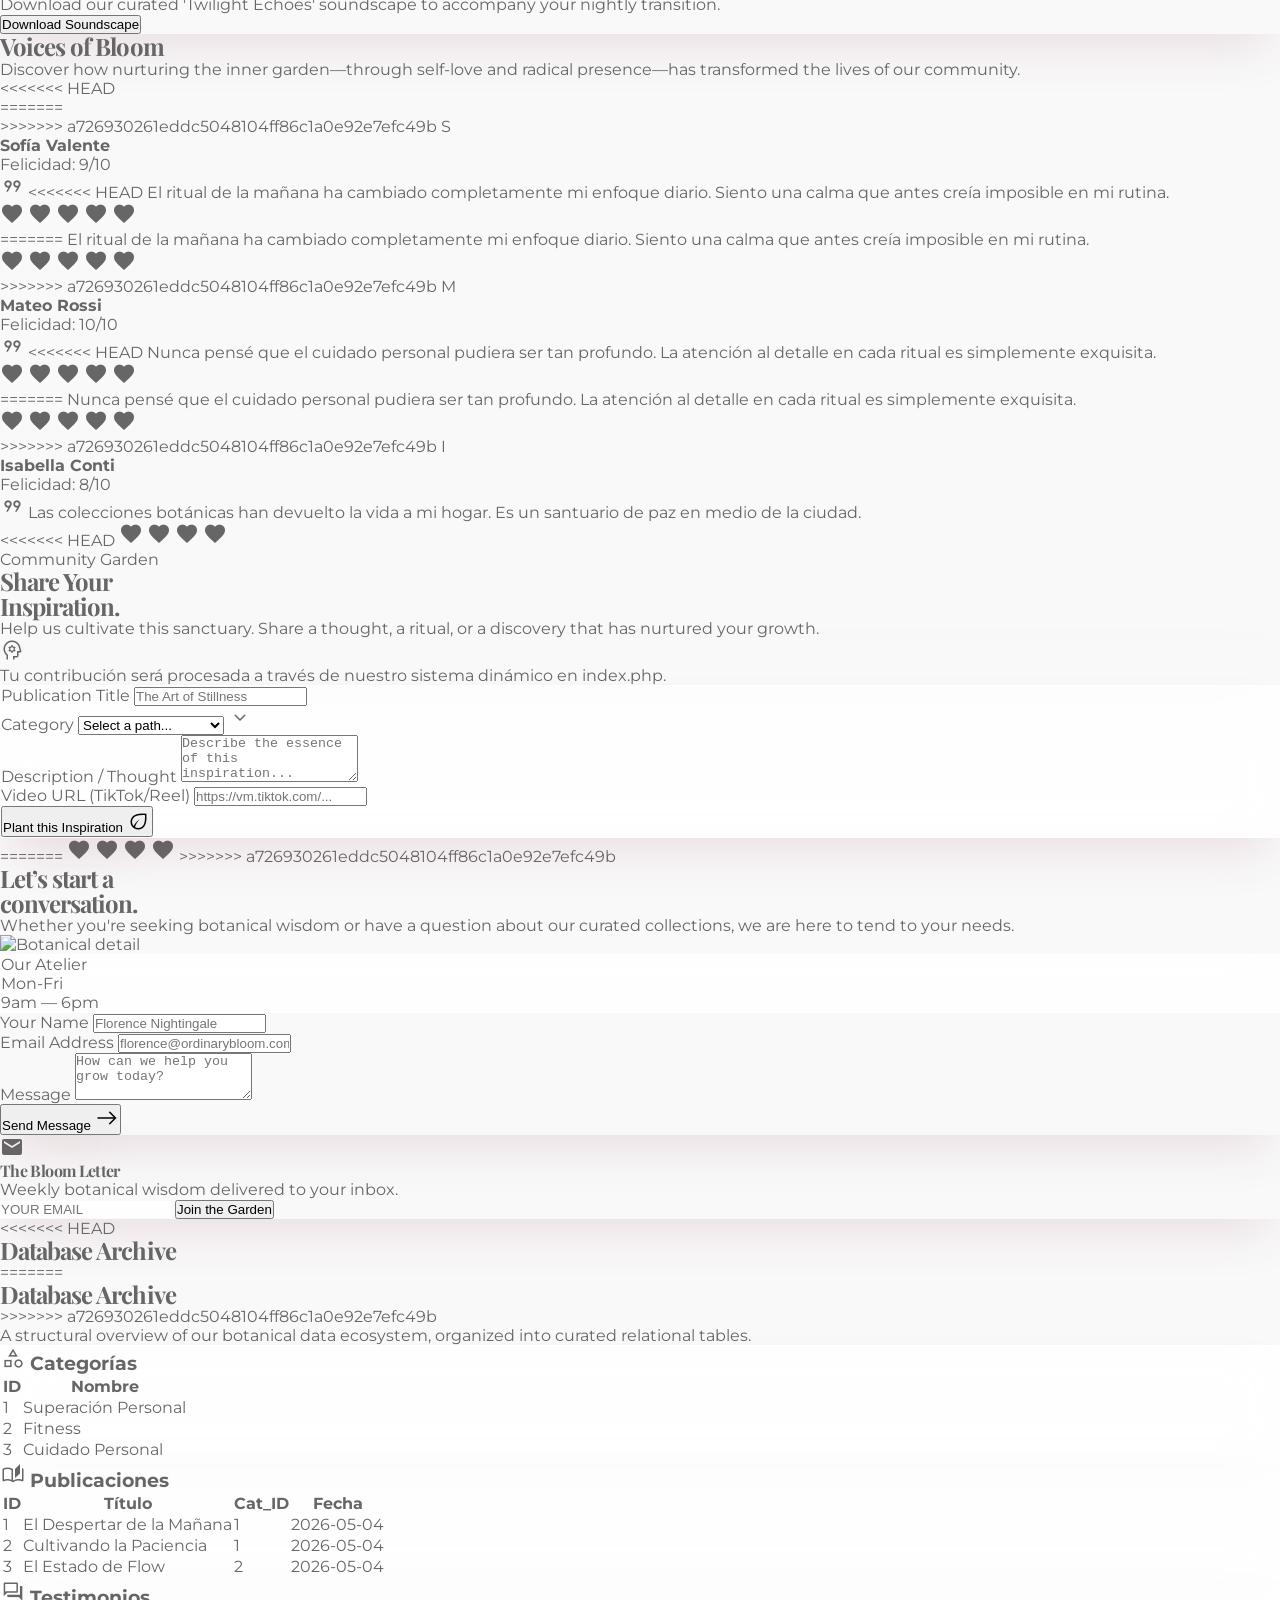
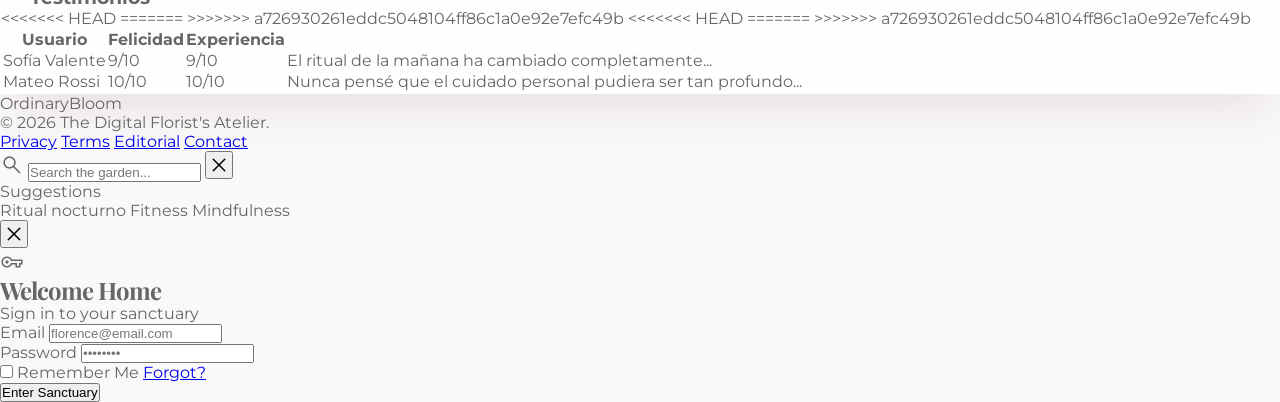
==== commit 7fddd7ef: "Merge branch 'main' of https://github.com/Ordinary-Bloom/stitch" ====
--- a/index.html
+++ b/index.html
@@ -154,10 +154,16 @@
               class="w-16 h-16 rounded-full bg-white/40 backdrop-blur-md flex items-center justify-center mb-8 shadow-sm">
               <span class="material-symbols-outlined text-primary text-3xl">auto_stories</span>
             </div>
+<<<<<<< HEAD
             <h3 class="text-3xl font-serif text-on-primary-fixed leading-tight mb-4 tracking-tight">Superación Personal
             </h3>
             <p class="text-on-primary-fixed-variant font-sans text-sm tracking-wide leading-relaxed">
               Expande tu horizonte con sabiduría curada y ejercicios de claridad mental.
+=======
+            <h3 class="text-3xl font-serif text-on-primary-fixed leading-tight mb-4 tracking-tight">Superación Personal</h3>
+            <p class="text-on-primary-fixed-variant font-sans text-sm tracking-wide leading-relaxed">
+                Expande tu horizonte con sabiduría curada y ejercicios de claridad mental.
+>>>>>>> a726930261eddc5048104ff86c1a0e92e7efc49b
             </p>
           </div>
           <a class="relative z-10 text-primary font-sans font-bold uppercase text-[11px] tracking-[0.2em] inline-flex items-center gap-3 group-hover:gap-6 bg-white/50 px-6 py-4 rounded-full backdrop-blur-sm self-start transition-all"
@@ -176,7 +182,11 @@
             </div>
             <h3 class="text-3xl font-serif text-on-secondary-fixed leading-tight mb-4 tracking-tight">Fitness</h3>
             <p class="text-on-secondary-fixed-variant font-sans text-sm tracking-wide leading-relaxed">
+<<<<<<< HEAD
               Movimiento suave y salud metabólica diseñados para la vida intencional.
+=======
+                Movimiento suave y salud metabólica diseñados para la vida intencional.
+>>>>>>> a726930261eddc5048104ff86c1a0e92e7efc49b
             </p>
           </div>
           <a class="relative z-10 text-primary font-sans font-bold uppercase text-[11px] tracking-[0.2em] inline-flex items-center gap-3 group-hover:gap-6 bg-white/50 px-6 py-4 rounded-full backdrop-blur-sm self-start transition-all"
@@ -193,10 +203,16 @@
               class="w-16 h-16 rounded-full bg-white/40 backdrop-blur-md flex items-center justify-center mb-8 shadow-sm">
               <span class="material-symbols-outlined text-tertiary text-3xl">favorite</span>
             </div>
+<<<<<<< HEAD
             <h3 class="text-3xl font-serif text-on-tertiary-fixed leading-tight mb-4 tracking-tight">Cuidado Personal
             </h3>
             <p class="text-on-tertiary-fixed-variant font-sans text-sm tracking-wide leading-relaxed">
               Rituales sagrados y remedios botánicos para restaurar tu equilibrio interior.
+=======
+            <h3 class="text-3xl font-serif text-on-tertiary-fixed leading-tight mb-4 tracking-tight">Cuidado Personal</h3>
+            <p class="text-on-tertiary-fixed-variant font-sans text-sm tracking-wide leading-relaxed">
+                Rituales sagrados y remedios botánicos para restaurar tu equilibrio interior.
+>>>>>>> a726930261eddc5048104ff86c1a0e92e7efc49b
             </p>
           </div>
           <a class="relative z-10 text-primary font-sans font-bold uppercase text-[11px] tracking-[0.2em] inline-flex items-center gap-3 group-hover:gap-6 bg-white/50 px-6 py-4 rounded-full backdrop-blur-sm self-start transition-all"
@@ -444,12 +460,19 @@
       </div>
 
       <div class="grid grid-cols-1 md:grid-cols-3 gap-10 mb-20">
+<<<<<<< HEAD
         <div
           class="bg-white p-10 rounded-[2rem] editorial-shadow-hover transition-all duration-500 hover:-translate-y-4 hover:shadow-xl relative break-inside-avoid shadow-sm border border-rose-50">
           <div class="mb-6 flex items-center justify-between">
             <div class="flex items-center gap-3">
               <div
                 class="w-10 h-10 bg-primary-fixed rounded-full flex items-center justify-center text-rose-900 font-serif italic text-lg shadow-sm border border-white">
+=======
+        <div class="bg-white p-10 rounded-[2rem] editorial-shadow-hover transition-all duration-500 hover:-translate-y-4 hover:shadow-xl relative break-inside-avoid shadow-sm border border-rose-50">
+          <div class="mb-6 flex items-center justify-between">
+            <div class="flex items-center gap-3">
+              <div class="w-10 h-10 bg-primary-fixed rounded-full flex items-center justify-center text-rose-900 font-serif italic text-lg shadow-sm border border-white">
+>>>>>>> a726930261eddc5048104ff86c1a0e92e7efc49b
                 S
               </div>
               <div>
@@ -460,6 +483,7 @@
           </div>
           <p class="font-serif italic text-zinc-600 text-lg leading-relaxed relative">
             <span class="absolute -top-4 -left-4 text-4xl text-primary/20 material-symbols-outlined">format_quote</span>
+<<<<<<< HEAD
             El ritual de la mañana ha cambiado completamente mi enfoque diario. Siento una calma que antes creía
             imposible en mi rutina.
           </p>
@@ -483,6 +507,23 @@
             <div class="flex items-center gap-3">
               <div
                 class="w-10 h-10 bg-secondary-fixed rounded-full flex items-center justify-center text-rose-900 font-serif italic text-lg shadow-sm border border-white">
+=======
+            El ritual de la mañana ha cambiado completamente mi enfoque diario. Siento una calma que antes creía imposible en mi rutina.
+          </p>
+          <div class="mt-6 flex gap-1">
+            <span class="material-symbols-outlined text-primary text-sm" style="font-variation-settings: 'FILL' 1;">favorite</span>
+            <span class="material-symbols-outlined text-primary text-sm" style="font-variation-settings: 'FILL' 1;">favorite</span>
+            <span class="material-symbols-outlined text-primary text-sm" style="font-variation-settings: 'FILL' 1;">favorite</span>
+            <span class="material-symbols-outlined text-primary text-sm" style="font-variation-settings: 'FILL' 1;">favorite</span>
+            <span class="material-symbols-outlined text-primary text-sm" style="font-variation-settings: 'FILL' 1;">favorite</span>
+          </div>
+        </div>
+
+        <div class="bg-white p-10 rounded-[2rem] editorial-shadow-hover transition-all duration-500 hover:-translate-y-4 hover:shadow-xl relative break-inside-avoid shadow-sm border border-rose-50">
+          <div class="mb-6 flex items-center justify-between">
+            <div class="flex items-center gap-3">
+              <div class="w-10 h-10 bg-secondary-fixed rounded-full flex items-center justify-center text-rose-900 font-serif italic text-lg shadow-sm border border-white">
+>>>>>>> a726930261eddc5048104ff86c1a0e92e7efc49b
                 M
               </div>
               <div>
@@ -493,6 +534,7 @@
           </div>
           <p class="font-serif italic text-zinc-600 text-lg leading-relaxed relative">
             <span class="absolute -top-4 -left-4 text-4xl text-primary/20 material-symbols-outlined">format_quote</span>
+<<<<<<< HEAD
             Nunca pensé que el cuidado personal pudiera ser tan profundo. La atención al detalle en cada ritual es
             simplemente exquisita.
           </p>
@@ -516,6 +558,23 @@
             <div class="flex items-center gap-3">
               <div
                 class="w-10 h-10 bg-tertiary-fixed rounded-full flex items-center justify-center text-rose-900 font-serif italic text-lg shadow-sm border border-white">
+=======
+            Nunca pensé que el cuidado personal pudiera ser tan profundo. La atención al detalle en cada ritual es simplemente exquisita.
+          </p>
+          <div class="mt-6 flex gap-1">
+            <span class="material-symbols-outlined text-primary text-sm" style="font-variation-settings: 'FILL' 1;">favorite</span>
+            <span class="material-symbols-outlined text-primary text-sm" style="font-variation-settings: 'FILL' 1;">favorite</span>
+            <span class="material-symbols-outlined text-primary text-sm" style="font-variation-settings: 'FILL' 1;">favorite</span>
+            <span class="material-symbols-outlined text-primary text-sm" style="font-variation-settings: 'FILL' 1;">favorite</span>
+            <span class="material-symbols-outlined text-primary text-sm" style="font-variation-settings: 'FILL' 1;">favorite</span>
+          </div>
+        </div>
+
+        <div class="bg-white p-10 rounded-[2rem] editorial-shadow-hover transition-all duration-500 hover:-translate-y-4 hover:shadow-xl relative break-inside-avoid shadow-sm border border-rose-50">
+          <div class="mb-6 flex items-center justify-between">
+            <div class="flex items-center gap-3">
+              <div class="w-10 h-10 bg-tertiary-fixed rounded-full flex items-center justify-center text-rose-900 font-serif italic text-lg shadow-sm border border-white">
+>>>>>>> a726930261eddc5048104ff86c1a0e92e7efc49b
                 I
               </div>
               <div>
@@ -529,6 +588,7 @@
             Las colecciones botánicas han devuelto la vida a mi hogar. Es un santuario de paz en medio de la ciudad.
           </p>
           <div class="mt-6 flex gap-1">
+<<<<<<< HEAD
             <span class="material-symbols-outlined text-primary text-sm"
               style="font-variation-settings: 'FILL' 1;">favorite</span>
             <span class="material-symbols-outlined text-primary text-sm"
@@ -616,6 +676,12 @@
                 </button>
               </form>
             </div>
+=======
+            <span class="material-symbols-outlined text-primary text-sm" style="font-variation-settings: 'FILL' 1;">favorite</span>
+            <span class="material-symbols-outlined text-primary text-sm" style="font-variation-settings: 'FILL' 1;">favorite</span>
+            <span class="material-symbols-outlined text-primary text-sm" style="font-variation-settings: 'FILL' 1;">favorite</span>
+            <span class="material-symbols-outlined text-primary text-sm" style="font-variation-settings: 'FILL' 1;">favorite</span>
+>>>>>>> a726930261eddc5048104ff86c1a0e92e7efc49b
           </div>
         </div>
       </div>
@@ -704,8 +770,12 @@
     <section id="database-preview" class="py-32 bg-stone-50/50 w-full animate-on-scroll border-t border-rose-100/50">
       <div class="max-w-7xl mx-auto px-8">
         <div class="text-center mb-20">
+<<<<<<< HEAD
           <h2 class="editorial-title text-5xl md:text-7xl text-rose-950 mb-6 font-serif italic text-primary">Database
             Archive</h2>
+=======
+          <h2 class="editorial-title text-5xl md:text-7xl text-rose-950 mb-6 font-serif italic text-primary">Database Archive</h2>
+>>>>>>> a726930261eddc5048104ff86c1a0e92e7efc49b
           <p class="font-body text-xl text-zinc-500 leading-relaxed font-light max-w-2xl mx-auto">
             A structural overview of our botanical data ecosystem, organized into curated relational tables.
           </p>
@@ -799,14 +869,22 @@
                 <tbody class="text-rose-900/80">
                   <tr class="border-b border-rose-50 hover:bg-rose-50/30 transition-colors">
                     <td class="px-6 py-4">Sofía Valente</td>
+<<<<<<< HEAD
                     <td class="px-6 py-4"><span
                         class="bg-primary-fixed px-2 py-1 rounded text-[10px] text-primary font-bold">9/10</span></td>
+=======
+                    <td class="px-6 py-4"><span class="bg-primary-fixed px-2 py-1 rounded text-[10px] text-primary font-bold">9/10</span></td>
+>>>>>>> a726930261eddc5048104ff86c1a0e92e7efc49b
                     <td class="px-6 py-4 italic">El ritual de la mañana ha cambiado completamente...</td>
                   </tr>
                   <tr class="border-b border-rose-50 hover:bg-rose-50/30 transition-colors">
                     <td class="px-6 py-4">Mateo Rossi</td>
+<<<<<<< HEAD
                     <td class="px-6 py-4"><span
                         class="bg-primary-fixed px-2 py-1 rounded text-[10px] text-primary font-bold">10/10</span></td>
+=======
+                    <td class="px-6 py-4"><span class="bg-primary-fixed px-2 py-1 rounded text-[10px] text-primary font-bold">10/10</span></td>
+>>>>>>> a726930261eddc5048104ff86c1a0e92e7efc49b
                     <td class="px-6 py-4 italic">Nunca pensé que el cuidado personal pudiera ser tan profundo...</td>
                   </tr>
                 </tbody>
